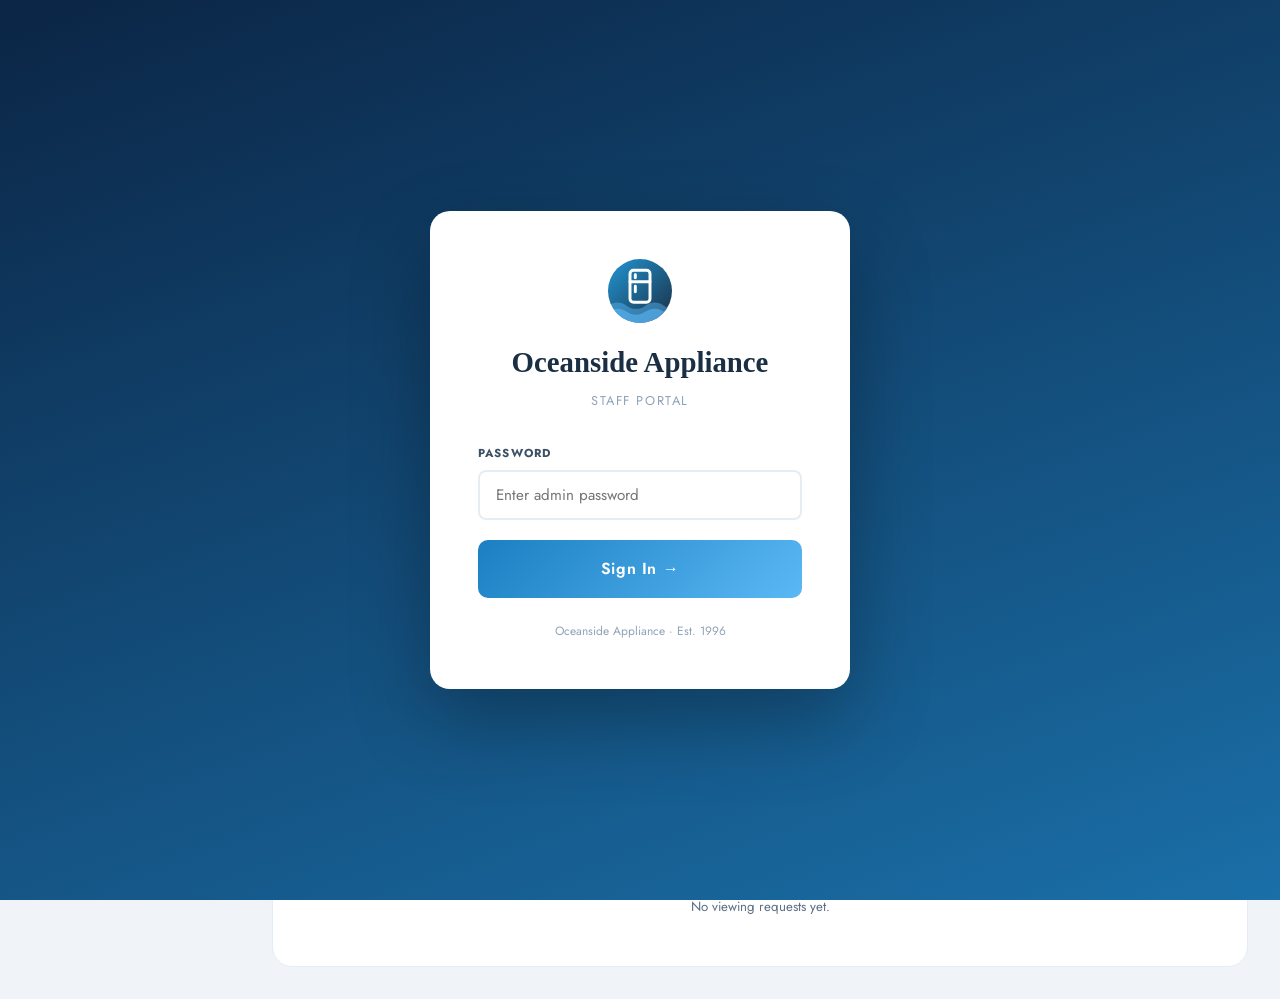
==== staff-9k2x/index.html @ 42561cf9 "Photo uploads: convert iPhone HEIC photos (even ones named .jpg) and explain other failures - When t" ====
<!DOCTYPE html>
<html lang="en">
<head>
  <meta charset="UTF-8" />
  <meta name="robots" content="noindex, nofollow, noarchive" />
  <meta name="viewport" content="width=device-width, initial-scale=1.0" />
  <title>Admin Panel — Oceanside Appliance</title>
  <link rel="stylesheet" href="https://fonts.googleapis.com/css2?family=Cormorant+Garamond:wght@400;500;600;700&family=Jost:wght@300;400;500;600&display=swap" />
  <link rel="stylesheet" href="../css/styles.css?v=21" />
  <link rel="stylesheet" href="admin.css?v=21" />
  <link rel="icon" type="image/svg+xml" href="../img/favicon.svg" />
</head>
<body class="admin-body">


<!-- ======== ADMIN PASSWORD PROTECTION ======== -->
<div id="adminLoginScreen" style="
  position:fixed;inset:0;background:linear-gradient(160deg,#0b2545,#1a6fa8);
  display:flex;align-items:center;justify-content:center;z-index:99999;
  font-family:'Jost',sans-serif;">
  <div style="background:white;border-radius:20px;padding:3rem;width:100%;max-width:420px;margin:1rem;box-shadow:0 32px 80px rgba(0,0,0,0.3);text-align:center;">
    <img src="../img/logo.svg" alt="" width="64" height="64" style="margin:0 auto 1rem;display:block" />
    <div style="font-family:Georgia,serif;font-size:1.8rem;font-weight:700;color:#1a2e44;margin-bottom:0.4rem;">Oceanside Appliance</div>
    <div style="font-size:0.8rem;color:#8fa3b8;letter-spacing:.12em;text-transform:uppercase;margin-bottom:2rem;">Staff Portal</div>
    <div style="margin-bottom:1.25rem;text-align:left;">
      <label style="font-size:0.72rem;font-weight:700;letter-spacing:.1em;text-transform:uppercase;color:#3d5166;display:block;margin-bottom:.5rem;">Password</label>
      <input type="password" id="adminPasswordInput"
        placeholder="Enter admin password"
        style="width:100%;padding:.75rem 1rem;border:2px solid #e4edf5;border-radius:8px;font-size:.95rem;font-family:inherit;outline:none;box-sizing:border-box;transition:.2s;"
        onkeydown="if(event.key==='Enter')checkAdminPassword()"
        onfocus="this.style.borderColor='#1a7fc1'"
        onblur="this.style.borderColor='#e4edf5'"
      />
    </div>
    <div id="adminLoginError" style="color:#c0392b;font-size:.82rem;margin-bottom:.75rem;display:none;">Incorrect password. Please try again.</div>
    <button onclick="checkAdminPassword()" style="
      width:100%;background:linear-gradient(135deg,#1a7fc1,#5bb8f5);color:white;
      border:none;padding:1rem;border-radius:10px;font-size:1rem;font-weight:600;
      cursor:pointer;font-family:inherit;letter-spacing:.04em;">
      Sign In →
    </button>
    <div style="margin-top:1.5rem;font-size:.75rem;color:#8fa3b8;">
      Oceanside Appliance · Est. 1996
    </div>
  </div>
</div>

<script>
  // ── CHANGE THIS PASSWORD TO WHATEVER YOU WANT ──
  const ADMIN_PASSWORD_HASH = '5052c6cffa42bca5d2f1ddba0d5e933ed405dda58b96eb03c258ae0d5ddfd435'; // SHA-256 — change by updating the hash

  async function checkAdminPassword() {
    const input = document.getElementById('adminPasswordInput').value;
    const error = document.getElementById('adminLoginError');
    // Compare against SHA-256 hash so password never lives in plain text
    const buf = await crypto.subtle.digest('SHA-256', new TextEncoder().encode(input));
    const hash = Array.from(new Uint8Array(buf)).map(b=>b.toString(16).padStart(2,'0')).join('');
    if (hash === ADMIN_PASSWORD_HASH) {
      // Store session so they don't have to log in every time
      sessionStorage.setItem('oa_admin_auth', 'true');
      document.getElementById('adminLoginScreen').style.display = 'none';
    } else {
      error.style.display = 'block';
      document.getElementById('adminPasswordInput').value = '';
      document.getElementById('adminPasswordInput').style.borderColor = '#c0392b';
      setTimeout(() => {
        document.getElementById('adminPasswordInput').style.borderColor = '#e4edf5';
      }, 2000);
    }
  }

  // Check if already authenticated this session
  if (sessionStorage.getItem('oa_admin_auth') === 'true') {
    document.getElementById('adminLoginScreen').style.display = 'none';
  }
</script>

<div class="admin-layout">

  <!-- ── SIDEBAR ── -->
  <aside class="admin-sidebar">
    <div class="sidebar-logo">
      <div class="nav-logo-icon"></div>
      <div class="sidebar-logo-text">
        <div style="font-family:var(--font-display);font-size:1.1rem;font-weight:600;color:var(--white)">Oceanside</div>
        <div style="font-size:0.7rem;color:rgba(255,255,255,0.4);letter-spacing:.1em;text-transform:uppercase">Admin Panel</div>
      </div>
    </div>

    <nav class="sidebar-nav">
      <a href="#" class="sidebar-link active" data-tab="dashboard" title="Dashboard">
        <span class="sidebar-icon"><svg class="ic"><use href="../img/icons.svg#i-chart"/></svg></span><span class="sidebar-label">Dashboard</span>
      </a>
      <a href="#" class="sidebar-link" data-tab="sales" title="Sales">
        <span class="sidebar-icon"><svg class="ic"><use href="../img/icons.svg#i-dollar"/></svg></span><span class="sidebar-label">Sales</span>
      </a>
      <a href="#" class="sidebar-link" data-tab="repairs" title="Repair Requests">
        <span class="sidebar-icon"><svg class="ic"><use href="../img/icons.svg#i-wrench"/></svg></span><span class="sidebar-label">Repairs</span>
      </a>
      <a href="#" class="sidebar-link" data-tab="inventory" title="Inventory">
        <span class="sidebar-icon"><svg class="ic"><use href="../img/icons.svg#i-other"/></svg></span><span class="sidebar-label">Inventory</span>
      </a>
      <div class="sidebar-divider"></div>
      <a href="#" class="sidebar-link" data-tab="ledger" title="Ledger">
        <span class="sidebar-icon"><svg class="ic"><use href="../img/icons.svg#i-book"/></svg></span><span class="sidebar-label">Ledger</span>
      </a>
      <a href="../index.html" class="sidebar-link" title="View Website">
        <span class="sidebar-icon"><svg class="ic"><use href="../img/icons.svg#i-store"/></svg></span><span class="sidebar-label">Website</span>
      </a>
    </nav>

    <div class="sidebar-sheets-status" id="sheetsStatus" title="Google Sheets connection — click to change settings">
      <div class="sheets-dot"></div>
      <span id="sheetsStatusLabel">Google Sheets</span>
    </div>
  </aside>

  <!-- ── MAIN ── -->
  <main class="admin-main">

    <!-- Top Bar -->
    <div class="admin-topbar">
      <div class="admin-page-title" id="pageTitle">Dashboard</div>
      <div class="admin-topbar-right">
        <div style="display:flex;gap:.5rem">
          <button class="btn-sync ghost" onclick="sendBriefingNow(this)" title="Email yourself today's briefing now"><svg class="ic"><use href="../img/icons.svg#i-mail"/></svg> <span class="hide-sm">Send today's briefing</span></button>
          <button class="btn-sync" id="syncBtn" onclick="pullFromSheets()"><svg class="ic"><use href="../img/icons.svg#i-refresh"/></svg> Refresh</button>
        </div>
        <div class="admin-avatar">OA</div>
      </div>
    </div>

    <!-- ── DASHBOARD TAB ── -->
    <div class="admin-tab active" id="tab-dashboard">
      <div class="kpi-grid">
        <div class="kpi-card">
          <div class="kpi-icon" style="background:rgba(26,111,168,0.1);color:var(--ocean)"><svg class="ic"><use href="../img/icons.svg#i-dollar"/></svg></div>
          <div class="kpi-value" id="kpi-revenue">$0</div>
          <div class="kpi-label">Total Revenue</div>
          <div class="kpi-change neutral" id="kpi-revenue-sub">Completed sales only</div>
        </div>
        <div class="kpi-card">
          <div class="kpi-icon" style="background:rgba(39,174,96,0.1);color:var(--success)"><svg class="ic"><use href="../img/icons.svg#i-cart"/></svg></div>
          <div class="kpi-value" id="kpi-orders">0</div>
          <div class="kpi-label">Pending Orders</div>
          <div class="kpi-change neutral" id="kpi-orders-sub"></div>
        </div>
        <div class="kpi-card">
          <div class="kpi-icon" style="background:rgba(201,168,76,0.1);color:var(--gold)"><svg class="ic"><use href="../img/icons.svg#i-wrench"/></svg></div>
          <div class="kpi-value" id="kpi-repairs">0</div>
          <div class="kpi-label">Open Repair Requests</div>
          <div class="kpi-change neutral" id="kpi-repairs-sub"></div>
        </div>
        <div class="kpi-card">
          <div class="kpi-icon" style="background:rgba(192,57,43,0.1);color:var(--danger)"><svg class="ic"><use href="../img/icons.svg#i-other"/></svg></div>
          <div class="kpi-value" id="kpi-lowstock">0</div>
          <div class="kpi-label">Out of Stock Items</div>
          <div class="kpi-change neutral" id="kpi-lowstock-sub"></div>
        </div>
      </div>

      <!-- AI follow-up drafts -->
      <div class="admin-card fu-card" id="followupsCard">
        <div class="card-header">
          <div class="card-title">Follow-ups to send <span class="fu-count" id="fuCount"></span></div>
          <button class="card-btn ai" id="fuDraftBtn" onclick="draftFollowupsNow(this)"><svg class="ic"><use href="../img/icons.svg#i-sparkles"/></svg> Draft follow-ups now</button>
        </div>
        <div id="followupsList"></div>
      </div>

      <div class="admin-grid-2">
        <div class="admin-card">
          <div class="card-header">
            <div class="card-title">Recent Sales</div>
            <button class="card-btn" onclick="showTab('sales')">View All →</button>
          </div>
          <div id="recentSalesTable">
            <table class="admin-table">
              <thead><tr><th>Order ID</th><th>Items</th><th>Total</th><th>Date</th><th>Status</th></tr></thead>
              <tbody id="recentSalesTbody"></tbody>
            </table>
          </div>
        </div>
        <div class="admin-card">
          <div class="card-header">
            <div class="card-title">Repair Queue</div>
            <button class="card-btn" onclick="showTab('repairs')">View All →</button>
          </div>
          <div id="recentRepairsTable">
            <table class="admin-table">
              <thead><tr><th>Ticket</th><th>Customer</th><th>Appliance</th><th>Type</th><th>Status</th></tr></thead>
              <tbody id="recentRepairsTbody"></tbody>
            </table>
          </div>
        </div>
      </div>
      <!-- Viewing Requests -->
      <div class="admin-card" style="margin-top:1.5rem">
        <div class="card-header">
          <div class="card-title">Viewing Requests</div>
          <button class="card-btn" onclick="clearViewRequests()">Clear All</button>
        </div>
        <table class="admin-table">
          <thead><tr><th>Date</th><th>Name</th><th>Phone</th><th>Email</th><th>Appliance</th><th>Best Time</th><th>Status</th></tr></thead>
          <tbody id="viewRequestsTbody"></tbody>
        </table>
      </div>
    </div>

    <!-- ── SALES TAB ── -->
    <div class="admin-tab" id="tab-sales">
      <div class="admin-card">
        <div class="card-header">
          <div class="card-title">Sales</div>
          <div class="card-tools">
            <input type="search" class="table-search" id="salesSearch" placeholder="Search name, phone, item…" oninput="renderSales()" />
            <button class="card-btn primary" onclick="openRecordSale()"><svg class="ic"><use href="../img/icons.svg#i-plus"/></svg> Record Sale</button>
            <button class="card-btn primary" onclick="pullFromSheets()"><svg class="ic"><use href="../img/icons.svg#i-refresh"/></svg> Refresh</button>
            <button class="card-btn" onclick="exportCSV('sales')"><svg class="ic"><use href="../img/icons.svg#i-download"/></svg> Export CSV</button>
          </div>
        </div>
        <table class="admin-table stack-sm">
          <thead><tr><th>Order</th><th>Items</th><th>Total</th><th>Channel</th><th>Date</th><th>Status</th><th>Actions</th></tr></thead>
          <tbody id="salesTbody"></tbody>
        </table>
      </div>
    </div>

    <!-- ── REPAIRS TAB ── -->
    <div class="admin-tab" id="tab-repairs">
      <div class="admin-card">
        <div class="card-header">
          <div class="card-title">Repair Requests</div>
          <div class="card-tools">
            <input type="search" class="table-search" id="repairsSearch" placeholder="Search name, phone, appliance…" oninput="renderRepairs()" />
            <button class="card-btn primary" onclick="pullFromSheets()"><svg class="ic"><use href="../img/icons.svg#i-refresh"/></svg> Refresh</button>
            <button class="card-btn" onclick="exportCSV('repairs')"><svg class="ic"><use href="../img/icons.svg#i-download"/></svg> Export CSV</button>
          </div>
        </div>
        <table class="admin-table stack-sm">
          <thead><tr><th>Ticket</th><th>Customer</th><th>Phone</th><th>Appliance</th><th>Problem</th><th>Scheduled</th><th>Status</th><th>Actions</th></tr></thead>
          <tbody id="repairsTbody"></tbody>
        </table>
      </div>
    </div>

    <!-- ── LEDGER TAB ── -->
    <div class="admin-tab" id="tab-ledger">
      <div class="admin-card" style="margin-bottom:1.5rem">
        <div class="card-header">
          <div style="display:flex;align-items:center;gap:1rem">
            <div class="card-title">Financial Ledger</div>
            <button onclick="showAddRepairRevenueModal()" style="padding:.4rem .9rem;background:var(--success);color:#fff;border:none;border-radius:6px;cursor:pointer;font-family:var(--font-body);font-size:.78rem;font-weight:600">+ Add Repair Revenue</button>
          </div>
          <div style="display:flex;gap:.5rem;align-items:center">
            <select id="ledgerFilter" onchange="renderLedger()" style="border:1px solid var(--gray-light);border-radius:6px;padding:.35rem .6rem;font-size:.78rem;font-family:var(--font-body);color:var(--navy)">
              <option value="all">All Time</option>
              <option value="today">Today</option>
              <option value="week">This Week</option>
              <option value="month">This Month</option>
              <option value="year">This Year</option>
            </select>
            <button class="card-btn" onclick="exportLedgerCSV()"><svg class="ic"><use href="../img/icons.svg#i-download"/></svg> Export CSV</button>
          </div>
        </div>
        <div class="kpi-grid" style="margin-bottom:1.5rem">
          <div class="kpi-card">
            <div class="kpi-icon" style="background:rgba(26,111,168,0.1);color:var(--ocean)"><svg class="ic"><use href="../img/icons.svg#i-dollar"/></svg></div>
            <div class="kpi-value" id="ledger-revenue">$0</div>
            <div class="kpi-label">Sales Revenue</div>
          </div>
          <div class="kpi-card">
            <div class="kpi-icon" style="background:rgba(39,174,96,0.1);color:var(--success)"><svg class="ic"><use href="../img/icons.svg#i-cart"/></svg></div>
            <div class="kpi-value" id="ledger-orders">0</div>
            <div class="kpi-label">Orders</div>
          </div>
          <div class="kpi-card">
            <div class="kpi-icon" style="background:rgba(201,168,76,0.1);color:var(--gold)"><svg class="ic"><use href="../img/icons.svg#i-wrench"/></svg></div>
            <div class="kpi-value" id="ledger-repair-rev">$0</div>
            <div class="kpi-label">Repair Revenue</div>
          </div>
          <div class="kpi-card">
            <div class="kpi-icon" style="background:rgba(26,111,168,0.08);color:var(--ocean)"><svg class="ic"><use href="../img/icons.svg#i-tag"/></svg></div>
            <div class="kpi-value" id="ledger-total-rev">$0</div>
            <div class="kpi-label">Total Revenue</div>
          </div>
        </div>
        <div class="seg-tabs">
          <button id="ledger-tab-sales" onclick="switchLedgerTab('sales')">Sales</button>
          <button id="ledger-tab-repairs" onclick="switchLedgerTab('repairs')">Repair revenue</button>
        </div>
        <div id="ledger-panel-sales">
          <table class="admin-table">
            <thead><tr><th>Date</th><th>Order ID</th><th>Customer</th><th>Items</th><th>Total</th><th>Fulfillment</th><th>Status</th><th>Invoice</th></tr></thead>
            <tbody id="ledgerTbody"></tbody>
          </table>
        </div>
        <div id="ledger-panel-repairs" style="display:none">
          <table class="admin-table">
            <thead><tr><th>Date</th><th>Ticket / Description</th><th>Customer</th><th>Amount ($)</th><th>Notes</th><th>Invoice</th><th>Actions</th></tr></thead>
            <tbody id="repairRevTbody"></tbody>
          </table>
        </div>
      </div>
    </div>

    <!-- ── INVENTORY TAB ── -->
    <div class="admin-tab" id="tab-inventory">
      <div class="admin-card">
        <div class="card-header inv-header">
          <div class="card-title">Inventory</div>
          <input type="search" class="table-search" id="inventorySearch" placeholder="Search products…" oninput="renderInventory()" />
          <div class="card-tools inv-actions">
            <button class="card-btn ai" onclick="openBulkImport()"><svg class="ic"><use href="../img/icons.svg#i-camera"/></svg> Bulk add from photos</button>
            <button class="card-btn primary" onclick="openProductEditor()"><svg class="ic"><use href="../img/icons.svg#i-plus"/></svg> Add Product</button>
            <button class="card-btn" onclick="findMissingWebImages()" title="Look online for product photos for every in-stock item that has none"><svg class="ic"><use href="../img/icons.svg#i-search"/></svg> Find web images</button>
            <button class="card-btn" onclick="researchMissingPrices()" title="Research prices for every in-stock item that hasn't been researched"><svg class="ic"><use href="../img/icons.svg#i-dollar"/></svg> Research prices</button>
            <span class="inv-actions-gap"></span>
            <button class="card-btn" onclick="saveAllInventory()"><svg class="ic"><use href="../img/icons.svg#i-check"/></svg> Save All</button>
            <button class="card-btn" onclick="pullFromSheets()"><svg class="ic"><use href="../img/icons.svg#i-refresh"/></svg> Refresh</button>
            <button class="card-btn" onclick="exportCSV('inventory')"><svg class="ic"><use href="../img/icons.svg#i-download"/></svg> CSV</button>
          </div>
        </div>
        <table class="admin-table inv-table">
          <thead><tr><th></th><th>Product</th><th>Condition</th><th>Location</th><th>Price ($)</th><th>Stock</th><th>Actions</th></tr></thead>
          <tbody id="inventoryTbody"></tbody>
        </table>
      </div>
    </div>

  
  </main>
</div>

<!-- Sheets Config Modal -->
<div class="modal-overlay" id="sheetsModal" style="display:none;opacity:1;visibility:visible;pointer-events:all">
  <div class="modal" style="max-width:480px">
    <div class="modal-header">
      <div class="modal-name" style="font-size:1.3rem">Connect Google Sheets</div>
      <button class="modal-close" onclick="document.getElementById('sheetsModal').style.display='none'">✕</button>
    </div>
    <div class="modal-body">
      <p style="font-size:.85rem;color:var(--gray-mid);margin-bottom:1.5rem">Google Sheets holds all orders, repair requests and inventory. Paste your Apps Script URL and the staff key (from running <code>setupAdminKey()</code> in Apps Script). They're saved in this browser only.</p>
      <div class="form-group">
        <label>Apps Script URL</label>
        <input type="url" id="sheetsUrlInput" placeholder="https://script.google.com/macros/s/..." style="width:100%" />
      </div>
      <div class="form-group">
        <label>Staff Key</label>
        <input type="password" id="sheetsKeyInput" placeholder="oa-…" autocomplete="off" style="width:100%" />
      </div>
      <button class="btn-primary" style="width:100%" onclick="saveSheetUrl()">Save & Connect</button>
      <p style="font-size:.75rem;color:var(--gray-mid);margin-top:1rem;text-align:center">Setup steps are in the project README → “Google Sheets setup”.</p>
    </div>
  </div>
</div>

<script src="../js/logo.js?v=3"></script>
<script src="admin.js?v=21"></script>
<script src="admin-tools.js?v=21"></script>
<script src="bulk-import.js?v=21"></script>

  <!-- ── INVOICE MODAL ── -->
  <div id="invoiceOverlay" style="display:none;position:fixed;inset:0;background:rgba(0,0,0,.5);z-index:9999;align-items:center;justify-content:center;overflow-y:auto">
    <div id="invoiceDoc" style="background:#fff;width:680px;max-width:95vw;margin:2rem auto;border-radius:12px;padding:3rem;font-family:'Jost',sans-serif;box-shadow:0 20px 60px rgba(0,0,0,.2)">
      <div id="invoiceContent"></div>
      <div id="invoiceActions" style="margin-top:2rem;display:flex;gap:.75rem;justify-content:flex-end">
        <button onclick="window.print()" style="padding:.7rem 1.4rem;background:var(--navy);color:#fff;border:none;border-radius:8px;cursor:pointer;font-family:var(--font-body);font-weight:600">🖨 Print / Save PDF</button>
        <button onclick="document.getElementById('invoiceOverlay').style.display='none'" style="padding:.7rem 1.4rem;background:var(--gray-light);color:var(--navy);border:none;border-radius:8px;cursor:pointer;font-family:var(--font-body);font-weight:600">Close</button>
      </div>
    </div>
  </div>

  <!-- ── ADD REPAIR REVENUE MODAL ── -->
  <div id="repairRevModal" style="display:none;position:fixed;inset:0;background:rgba(0,0,0,.5);z-index:9998;align-items:center;justify-content:center">
    <div style="background:#fff;border-radius:14px;padding:2rem;width:440px;max-width:95vw;box-shadow:0 20px 60px rgba(0,0,0,.2)">
      <div style="font-size:1.1rem;font-weight:700;color:var(--navy);margin-bottom:1.25rem">+ Add Repair Revenue</div>
      <div style="display:grid;gap:.75rem">
        <div>
          <label style="font-size:.7rem;font-weight:700;letter-spacing:.08em;text-transform:uppercase;color:var(--gray-dark);display:block;margin-bottom:.3rem">Date</label>
          <input id="rr-date" type="date" style="width:100%;padding:.65rem .875rem;border:2px solid var(--gray-light);border-radius:8px;font-family:var(--font-body);font-size:.875rem;box-sizing:border-box"/>
        </div>
        <div>
          <label style="font-size:.7rem;font-weight:700;letter-spacing:.08em;text-transform:uppercase;color:var(--gray-dark);display:block;margin-bottom:.3rem">Ticket ID / Description</label>
          <input id="rr-desc" type="text" placeholder="e.g. TKT-1001 or Washer repair" style="width:100%;padding:.65rem .875rem;border:2px solid var(--gray-light);border-radius:8px;font-family:var(--font-body);font-size:.875rem;box-sizing:border-box"/>
        </div>
        <div>
          <label style="font-size:.7rem;font-weight:700;letter-spacing:.08em;text-transform:uppercase;color:var(--gray-dark);display:block;margin-bottom:.3rem">Customer Name</label>
          <input id="rr-customer" type="text" placeholder="Customer name" style="width:100%;padding:.65rem .875rem;border:2px solid var(--gray-light);border-radius:8px;font-family:var(--font-body);font-size:.875rem;box-sizing:border-box"/>
        </div>
        <div>
          <label style="font-size:.7rem;font-weight:700;letter-spacing:.08em;text-transform:uppercase;color:var(--gray-dark);display:block;margin-bottom:.3rem">Amount Charged ($)</label>
          <input id="rr-amount" type="number" min="0" step="0.01" placeholder="0.00" style="width:100%;padding:.65rem .875rem;border:2px solid var(--gray-light);border-radius:8px;font-family:var(--font-body);font-size:.875rem;box-sizing:border-box"/>
        </div>
        <div>
          <label style="font-size:.7rem;font-weight:700;letter-spacing:.08em;text-transform:uppercase;color:var(--gray-dark);display:block;margin-bottom:.3rem">Notes (optional)</label>
          <input id="rr-notes" type="text" placeholder="Parts replaced, labor details, etc." style="width:100%;padding:.65rem .875rem;border:2px solid var(--gray-light);border-radius:8px;font-family:var(--font-body);font-size:.875rem;box-sizing:border-box"/>
        </div>
      </div>
      <div style="display:flex;gap:.75rem;margin-top:1.5rem">
        <button onclick="saveRepairRevenue()" style="flex:1;padding:.8rem;background:var(--ocean);color:#fff;border:none;border-radius:8px;cursor:pointer;font-family:var(--font-body);font-weight:600">Add Entry</button>
        <button onclick="document.getElementById('repairRevModal').style.display='none'" style="flex:1;padding:.8rem;background:var(--gray-light);color:var(--navy);border:none;border-radius:8px;cursor:pointer;font-family:var(--font-body);font-weight:600">Cancel</button>
      </div>
    </div>
  </div>
</body>
</html>
---- css/styles.css ----
/* ============================================
   OCEANSIDE APPLIANCE — MAIN STYLES
   Clean white & ocean blue
   (Also loaded by the staff panel — keep .btn-primary, .form-group,
    .modal* and the :root tokens backwards compatible.)
   ============================================ */

:root {
  --navy:        #1a2e44;
  --navy-deep:   #12213a;
  --ocean:       #166ea8;   /* 4.5:1 contrast on white for text and buttons */
  --ocean-mid:   #2196d3;
  --ocean-light: #5bb8f5;
  --sky:         #e8f4fd;
  --sky-deep:    #cfe4f5;
  --white:       #ffffff;
  --off-white:   #f7fafd;
  --gray-light:  #e4edf5;
  --gray-mid:    #5b6f84;   /* dark enough for 4.5:1 contrast on white */
  --gray-dark:   #3d5166;
  --gold:        #c9a84c;
  --danger:      #c0392b;
  --success:     #1e9e5a;

  --font-display: 'Cormorant Garamond', Georgia, serif;
  --font-body:    'Jost', system-ui, -apple-system, 'Segoe UI', sans-serif;

  --shadow-sm:  0 2px 8px rgba(26,111,193,0.08);
  --shadow-md:  0 8px 30px rgba(26,111,193,0.12);
  --shadow-lg:  0 20px 60px rgba(26,46,68,0.18);
  --radius:     12px;
  --radius-lg:  20px;
  --ease:       cubic-bezier(0.22, 1, 0.36, 1);
  --transition: 0.3s var(--ease);
  --nav-h:      72px;
}

*, *::before, *::after { box-sizing: border-box; margin: 0; padding: 0; }
html { scroll-behavior: smooth; scroll-padding-top: calc(var(--nav-h) + 12px); -webkit-text-size-adjust: 100%; }
body { font-family: var(--font-body); background: var(--white); color: var(--navy); line-height: 1.6; overflow-x: hidden; -webkit-font-smoothing: antialiased; }
img { max-width: 100%; display: block; }
button { font: inherit; color: inherit; }
a { color: var(--ocean); }
[hidden] { display: none !important; }
::selection { background: var(--ocean-light); color: var(--white); }
:focus-visible { outline: 3px solid rgba(26,127,193,0.45); outline-offset: 2px; border-radius: 6px; }

.ic { width: 1.15em; height: 1.15em; flex-shrink: 0; fill: none; stroke: currentColor; stroke-width: 1.8; stroke-linecap: round; stroke-linejoin: round; vertical-align: -0.2em; }
.sr-only { position: absolute; width: 1px; height: 1px; padding: 0; margin: -1px; overflow: hidden; clip: rect(0,0,0,0); white-space: nowrap; border: 0; }
.hp { position: absolute; left: -9999px; width: 1px; height: 1px; overflow: hidden; }
.skip-link { position: absolute; left: 1rem; top: -3rem; background: var(--navy); color: var(--white); padding: .6rem 1rem; border-radius: 8px; z-index: 5000; text-decoration: none; transition: top .2s; }
.skip-link:focus { top: 1rem; }

/* === LOGO === */
.logo-mark { display: inline-block; width: 42px; height: 42px; flex-shrink: 0; background: url("../img/logo.svg") center / contain no-repeat; }

/* === NAVBAR === */
.navbar {
  position: fixed; top: 0; left: 0; right: 0; z-index: 1000;
  padding: 0 clamp(1rem, 3vw, 2rem); height: var(--nav-h);
  display: flex; align-items: center; justify-content: space-between; gap: 1rem;
  background: rgba(255,255,255,0.9); backdrop-filter: saturate(1.6) blur(14px); -webkit-backdrop-filter: saturate(1.6) blur(14px);
  border-bottom: 1px solid transparent;
  transition: height .3s var(--ease), box-shadow .3s var(--ease), border-color .3s;
}
.navbar.scrolled { --nav-h: 62px; box-shadow: 0 6px 24px rgba(26,46,68,0.08); border-bottom-color: var(--gray-light); }
.nav-logo { display: flex; align-items: center; gap: 0.7rem; text-decoration: none; }
.nav-logo-icon { width: 44px; height: 44px; display: flex; align-items: center; justify-content: center; } /* staff panel */
.nav-logo-text { font-family: var(--font-display); font-size: 1.35rem; font-weight: 700; color: var(--navy); letter-spacing: 0.01em; white-space: nowrap; }
.nav-logo-text span { color: var(--ocean); }
.nav-links { display: flex; align-items: center; gap: 0.25rem; list-style: none; }
.nav-links a { display: inline-flex; align-items: center; gap: .4rem; text-decoration: none; font-size: 0.9rem; font-weight: 500; color: var(--gray-dark); padding: .5rem .85rem; border-radius: 8px; transition: color .2s, background .2s; }
.nav-links a:hover { color: var(--ocean); background: var(--sky); }
.nav-phone a { color: var(--navy); font-weight: 600; }
.nav-actions { display: flex; align-items: center; gap: .5rem; }
.nav-cart {
  text-decoration: none;
  display: inline-flex; align-items: center; gap: .45rem; cursor: pointer;
  background: var(--navy); color: var(--white); border: none; border-radius: 999px;
  padding: .55rem 1rem .55rem .9rem; font-size: .88rem; font-weight: 600; transition: background .2s, transform .2s;
}
.nav-cart:hover { background: var(--ocean); }
.cart-count { background: var(--ocean-light); color: var(--navy); border-radius: 999px; min-width: 20px; height: 20px; padding: 0 5px; font-size: 0.72rem; font-weight: 700; display: inline-flex; align-items: center; justify-content: center; }
.cart-count.bump { animation: bump .45s var(--ease); }
@keyframes bump { 30% { transform: scale(1.45); } 100% { transform: scale(1); } }
.hamburger { display: none; flex-direction: column; justify-content: center; gap: 5px; width: 42px; height: 42px; background: none; border: none; cursor: pointer; border-radius: 8px; padding: 0 9px; }
.hamburger span { display: block; height: 2px; background: var(--navy); border-radius: 2px; transition: transform .3s var(--ease), opacity .2s; }
.hamburger[aria-expanded="true"] span:nth-child(1) { transform: translateY(7px) rotate(45deg); }
.hamburger[aria-expanded="true"] span:nth-child(2) { opacity: 0; }
.hamburger[aria-expanded="true"] span:nth-child(3) { transform: translateY(-7px) rotate(-45deg); }

/* === BUTTONS === */
.btn-primary, .btn-outline, .btn-ghost {
  display: inline-flex; align-items: center; justify-content: center; gap: 0.5rem;
  padding: 0.85rem 1.6rem; border-radius: 12px; font-family: var(--font-body); font-size: 0.95rem; font-weight: 600;
  text-decoration: none; cursor: pointer; transition: transform .25s var(--ease), box-shadow .25s var(--ease), background .2s, color .2s, border-color .2s;
}
.btn-primary { background: linear-gradient(135deg, var(--ocean), var(--ocean-mid)); color: var(--white); border: none; box-shadow: 0 6px 20px rgba(26,127,193,0.28); }
.btn-primary:hover { transform: translateY(-2px); box-shadow: 0 10px 28px rgba(26,127,193,0.38); }
.btn-primary:disabled { opacity: .6; cursor: not-allowed; transform: none; box-shadow: none; }
.btn-outline { background: var(--white); color: var(--ocean); border: 1.5px solid var(--sky-deep); }
.btn-outline:hover { border-color: var(--ocean); background: var(--sky); transform: translateY(-2px); }
.btn-ghost { background: none; border: none; color: var(--gray-dark); padding-inline: 1rem; }
.btn-ghost:hover { color: var(--ocean); background: var(--sky); }
.icon-btn { display: inline-flex; align-items: center; justify-content: center; width: 40px; height: 40px; border-radius: 10px; border: none; background: var(--sky); color: var(--navy); cursor: pointer; transition: background .2s, color .2s; flex-shrink: 0; }
.icon-btn:hover { background: var(--sky-deep); }
.icon-btn .ic { width: 20px; height: 20px; }

/* === HERO === */
.hero {
  min-height: min(100svh, 860px); display: flex; align-items: center;
  position: relative; overflow: hidden;
  background: linear-gradient(165deg, #eaf5ff 0%, #e2f0fb 45%, #ffffff 100%);
  padding: calc(var(--nav-h) + 3rem) clamp(1.25rem, 4vw, 2rem) 5rem;
}
.hero-bg { position: absolute; inset: 0; overflow: hidden; pointer-events: none; }
.wave { position: absolute; bottom: 0; left: 0; width: 100%; height: 140px; fill: var(--ocean); opacity: 0.07; }
.orb { position: absolute; border-radius: 50%; filter: blur(80px); opacity: 0.14; }
.orb-1 { width: 560px; height: 560px; background: var(--ocean); top: -220px; right: -120px; animation: orbFloat 10s ease-in-out infinite; }
.orb-2 { width: 380px; height: 380px; background: var(--ocean-light); bottom: -120px; left: 15%; animation: orbFloat 12s ease-in-out infinite reverse; }
@keyframes orbFloat { 0%,100% { transform: translateY(0) scale(1); } 50% { transform: translateY(-30px) scale(1.05); } }

.hero-content { max-width: 1200px; margin: 0 auto; width: 100%; display: grid; grid-template-columns: 1.1fr 0.9fr; gap: clamp(2rem, 5vw, 4.5rem); align-items: center; position: relative; z-index: 1; }
.hero-badge {
  display: inline-flex; align-items: center; gap: 0.5rem;
  background: rgba(255,255,255,0.7); border: 1px solid rgba(26,127,193,0.2);
  color: var(--ocean); font-size: 0.75rem; font-weight: 600; letter-spacing: 0.14em;
  text-transform: uppercase; padding: 0.45rem 1rem; border-radius: 999px; margin-bottom: 1.5rem;
  animation: fadeUp 0.7s var(--ease) both;
}
.hero-title { font-family: var(--font-display); font-size: clamp(2.8rem, 6vw, 4.8rem); font-weight: 500; color: var(--navy); line-height: 1.02; margin-bottom: 1.4rem; letter-spacing: -0.01em; animation: fadeUp 0.7s 0.08s var(--ease) both; }
.hero-title strong { font-weight: 700; display: block; background: linear-gradient(120deg, var(--ocean) 10%, var(--ocean-light)); -webkit-background-clip: text; background-clip: text; -webkit-text-fill-color: transparent; }
.hero-subtitle { font-size: 1.08rem; color: var(--gray-dark); margin-bottom: 2rem; max-width: 520px; line-height: 1.7; animation: fadeUp 0.7s 0.16s var(--ease) both; }
.hero-actions { display: flex; gap: 0.8rem; flex-wrap: wrap; animation: fadeUp 0.7s 0.24s var(--ease) both; }
.hero-call { display: inline-flex; align-items: center; gap: .5rem; margin-top: 1.5rem; color: var(--gray-dark); text-decoration: none; font-size: .95rem; animation: fadeUp 0.7s 0.32s var(--ease) both; }
.hero-call strong { color: var(--navy); }
.hero-call:hover strong { color: var(--ocean); }

.hero-visual { display: grid; grid-template-columns: 1fr 1fr; gap: 1rem; animation: fadeUp 0.8s 0.2s var(--ease) both; }
.hero-cat {
  display: flex; flex-direction: column; align-items: flex-start; gap: .35rem; text-align: left;
  background: rgba(255,255,255,0.85); border: 1px solid rgba(207,228,245,0.9); backdrop-filter: blur(6px);
  border-radius: var(--radius-lg); padding: 1.5rem 1.4rem; cursor: pointer;
  box-shadow: var(--shadow-sm); transition: transform .35s var(--ease), box-shadow .35s var(--ease), border-color .2s;
}
.hero-cat:nth-child(even) { transform: translateY(1.75rem); }
.hero-cat:hover { transform: translateY(-4px); box-shadow: var(--shadow-md); border-color: var(--ocean-light); }
.hero-cat:nth-child(even):hover { transform: translateY(calc(1.75rem - 4px)); }
.hero-cat .ic { width: 44px; height: 44px; padding: 10px; border-radius: 12px; background: var(--sky); color: var(--ocean); stroke-width: 1.6; margin-bottom: .6rem; }
.hero-cat .name { font-size: 1rem; font-weight: 600; color: var(--navy); }
.hero-cat .price { font-size: .85rem; color: var(--ocean); font-weight: 500; }

/* === TRUST STRIP === */
.trust { background: var(--navy); color: var(--white); padding: 1.75rem clamp(1.25rem, 4vw, 2rem); }
.trust-inner { max-width: 1200px; margin: 0 auto; display: grid; grid-template-columns: repeat(4, 1fr); gap: 1.5rem; }
.trust-item { display: flex; align-items: center; gap: .9rem; }
.trust-item strong { display: block; font-size: .95rem; font-weight: 600; }
.trust-item span { font-size: .8rem; color: rgba(255,255,255,0.65); }
.trust-icon { width: 44px; height: 44px; border-radius: 12px; display: inline-flex; align-items: center; justify-content: center; flex-shrink: 0; background: rgba(91,184,245,0.14); color: var(--ocean-light); }
.trust-icon .ic { width: 22px; height: 22px; }

/* === SECTIONS === */
.section { padding: clamp(4rem, 8vw, 6.5rem) clamp(1.25rem, 4vw, 2rem); }
.section-inner { max-width: 1200px; margin: 0 auto; }
.section-header { text-align: center; margin-bottom: 2.5rem; }
.section-tag { display: inline-block; font-size: 0.74rem; font-weight: 600; letter-spacing: 0.2em; text-transform: uppercase; color: var(--ocean); margin-bottom: 0.75rem; }
.section-title { font-family: var(--font-display); font-size: clamp(2.1rem, 4.5vw, 3.1rem); font-weight: 500; color: var(--navy); line-height: 1.1; margin-bottom: 1rem; }
.section-title span { color: var(--ocean); }
.section-sub { font-size: 1.02rem; color: var(--gray-mid); max-width: 580px; margin: 0 auto; }

/* === SHOP TOOLBAR === */
.shop-toolbar { margin-bottom: 1.5rem; }
.category-chips { display: flex; gap: .5rem; overflow-x: auto; padding: .25rem .1rem 1rem; scrollbar-width: none; -webkit-overflow-scrolling: touch; scroll-snap-type: x proximity; }
.category-chips::-webkit-scrollbar { display: none; }
.chip {
  display: inline-flex; align-items: center; gap: .45rem; white-space: nowrap; scroll-snap-align: start;
  padding: .55rem 1rem; border-radius: 999px; border: 1.5px solid var(--gray-light); background: var(--white);
  font-size: .88rem; font-weight: 500; color: var(--gray-dark); cursor: pointer; transition: all .2s var(--ease);
}
.chip:hover { border-color: var(--ocean-light); color: var(--ocean); }
.chip[aria-pressed="true"] { background: var(--navy); border-color: var(--navy); color: var(--white); }
.chip .count { font-size: .72rem; font-weight: 600; opacity: .6; }
.chip.empty { opacity: .45; }

.shop-controls { display: flex; gap: .75rem; }
.search-box { flex: 1; min-width: 0; display: flex; align-items: center; gap: .6rem; background: var(--off-white); border: 1.5px solid var(--gray-light); border-radius: 12px; padding: 0 1rem; transition: border-color .2s, box-shadow .2s, background .2s; }
.search-box:focus-within { border-color: var(--ocean); background: var(--white); box-shadow: 0 0 0 4px rgba(26,127,193,0.1); }
.search-box .ic { color: var(--gray-mid); }
.search-box input { flex: 1; border: none; background: none; outline: none; font: inherit; font-size: .95rem; color: var(--navy); padding: .8rem 0; min-width: 0; }
.filter-toggle { flex-shrink: 0; display: inline-flex; align-items: center; gap: .5rem; padding: 0 1.1rem; border-radius: 12px; border: 1.5px solid var(--gray-light); background: var(--white); cursor: pointer; font-weight: 500; color: var(--gray-dark); transition: all .2s; }
.filter-toggle:hover, .filter-toggle[aria-expanded="true"] { border-color: var(--ocean); color: var(--ocean); }
.filter-badge { background: var(--ocean); color: var(--white); border-radius: 999px; font-size: .7rem; font-weight: 700; min-width: 18px; height: 18px; display: inline-flex; align-items: center; justify-content: center; }

.filter-panel {
  display: grid; grid-template-columns: repeat(4, minmax(0,1fr)) auto; gap: 1rem; align-items: end;
  margin-top: .75rem; background: var(--off-white); border: 1px solid var(--gray-light); border-radius: 14px; padding: 1.1rem 1.25rem;
}
.filter-panel:not(.open) { display: none; }
.filter-group { display: flex; flex-direction: column; gap: 0.35rem; min-width: 0; }
.filter-group label { font-size: 0.72rem; font-weight: 600; letter-spacing: 0.1em; text-transform: uppercase; color: var(--gray-dark); }
.filter-select {
  width: 100%; padding: 0.65rem 2.2rem 0.65rem 0.9rem; border: 1.5px solid var(--gray-light); border-radius: 10px;
  background: var(--white) url("data:image/svg+xml,%3Csvg xmlns='http://www.w3.org/2000/svg' width='12' height='8' viewBox='0 0 12 8'%3E%3Cpath d='M1 1l5 5 5-5' stroke='%231a7fc1' stroke-width='2' fill='none' stroke-linecap='round'/%3E%3C/svg%3E") no-repeat right 0.8rem center;
  font-family: var(--font-body); font-size: 0.9rem; color: var(--navy); cursor: pointer; outline: none; appearance: none; transition: border-color .2s;
}
.filter-select:focus { border-color: var(--ocean); box-shadow: 0 0 0 3px rgba(26,127,193,0.1); }
.filter-reset { display: inline-flex; align-items: center; gap: .35rem; background: none; border: none; padding: .65rem .5rem; font-size: .88rem; font-weight: 500; color: var(--gray-dark); cursor: pointer; white-space: nowrap; }
.filter-reset:hover { color: var(--danger); }
.results-count { font-size: 0.88rem; color: var(--gray-mid); margin-bottom: 1.25rem; min-height: 1.4em; }

/* === PRODUCT GRID === */
.products-grid { display: grid; grid-template-columns: repeat(auto-fill, minmax(260px, 1fr)); gap: 1.5rem; }
.product-card {
  background: var(--white); border: 1px solid var(--gray-light); border-radius: var(--radius-lg); overflow: hidden;
  cursor: pointer; position: relative; display: flex; flex-direction: column;
  transition: transform .35s var(--ease), box-shadow .35s var(--ease), border-color .2s;
  animation: cardIn .5s var(--ease) both;
}
.product-card:hover { transform: translateY(-5px); box-shadow: var(--shadow-lg); border-color: var(--sky-deep); }
.product-card.sold-out { opacity: .6; }
@keyframes cardIn { from { opacity: 0; transform: translateY(14px); } to { opacity: 1; transform: none; } }

.product-media { position: relative; aspect-ratio: 4 / 3; background: linear-gradient(145deg, var(--sky), #f4f9fe 60%, var(--sky-deep)); display: flex; align-items: center; justify-content: center; overflow: hidden; }
.product-media img { width: 100%; height: 100%; object-fit: cover; transition: transform .6s var(--ease); }
.product-card:hover .product-media img { transform: scale(1.05); }
.product-media .placeholder-ic { width: 38%; height: 38%; color: var(--ocean); opacity: .55; stroke-width: 1.1; }
.product-tags { position: absolute; top: .75rem; left: .75rem; right: .75rem; display: flex; gap: .4rem; flex-wrap: wrap; pointer-events: none; }
.tag { display: inline-flex; align-items: center; padding: .22rem .6rem; border-radius: 999px; font-size: .7rem; font-weight: 600; letter-spacing: .02em; background: rgba(255,255,255,.92); color: var(--navy); box-shadow: 0 2px 8px rgba(26,46,68,.08); }
.tag.new { background: var(--success); color: var(--white); }
.tag.used { background: var(--white); color: var(--ocean); }
.tag.save { background: var(--navy); color: var(--white); }
.tag.out { background: var(--danger); color: var(--white); }

.product-info { padding: 1.1rem 1.2rem 1.25rem; display: flex; flex-direction: column; gap: .3rem; flex: 1; }
.product-category { font-size: 0.72rem; font-weight: 600; letter-spacing: 0.1em; text-transform: uppercase; color: var(--ocean); }
.product-name { font-family: var(--font-display); font-size: 1.3rem; font-weight: 600; color: var(--navy); line-height: 1.2; }
.product-desc { font-size: 0.86rem; color: var(--gray-mid); line-height: 1.5; display: -webkit-box; -webkit-line-clamp: 2; -webkit-box-orient: vertical; overflow: hidden; }
.product-footer { display: flex; align-items: flex-end; justify-content: space-between; gap: .75rem; margin-top: auto; padding-top: .75rem; }
.product-price { font-family: var(--font-display); font-size: 1.7rem; font-weight: 700; color: var(--navy); line-height: 1; }
.product-price .was { font-family: var(--font-body); font-size: .8rem; font-weight: 400; color: var(--gray-mid); text-decoration: line-through; margin-left: .35rem; }
.product-savings { font-size: .75rem; font-weight: 600; color: var(--success); margin-top: .3rem; }
.product-savings.plain { color: var(--gray-dark); font-weight: 500; }
.product-actions { display: flex; gap: .4rem; }
.btn-add-cart, .btn-view {
  display: inline-flex; align-items: center; justify-content: center; gap: .35rem; height: 40px; padding: 0 .9rem; border-radius: 10px;
  font-size: .85rem; font-weight: 600; cursor: pointer; transition: background .2s, color .2s, transform .2s, border-color .2s; white-space: nowrap;
}
.btn-add-cart { background: var(--ocean); color: var(--white); border: none; }
.btn-add-cart:hover { background: var(--navy); }
.btn-add-cart:disabled { background: var(--gray-light); color: var(--gray-mid); cursor: not-allowed; }
.btn-add-cart.added { background: var(--success); }
.btn-view { width: 40px; padding: 0; background: var(--white); color: var(--ocean); border: 1.5px solid var(--sky-deep); }
.btn-view:hover { border-color: var(--ocean); background: var(--sky); }
.stock-bar { display: flex; align-items: center; gap: 0.45rem; font-size: 0.78rem; color: var(--gray-mid); margin-top: .6rem; }
.stock-dot { width: 7px; height: 7px; border-radius: 50%; background: var(--success); flex-shrink: 0; box-shadow: 0 0 0 3px rgba(30,158,90,.15); }
.stock-dot.low { background: var(--gold); box-shadow: 0 0 0 3px rgba(201,168,76,.18); }
.stock-dot.out { background: var(--danger); box-shadow: none; }

.stock-photo-tag { position: absolute; right: .6rem; bottom: .6rem; background: rgba(26,46,68,.72); color: #fff; font-size: .66rem; font-weight: 600; letter-spacing: .03em; padding: .18rem .5rem; border-radius: 999px; pointer-events: none; }
.product-media img, .pm-main img, .pp-main img { background: #fff; }
.stock-photo-note { display: flex; gap: .45rem; align-items: flex-start; font-size: .8rem; color: var(--gray-dark); background: var(--off-white); padding: .55rem .8rem; line-height: 1.45; }
.stock-photo-note .ic { color: var(--ocean); margin-top: .1em; flex-shrink: 0; }

/* skeletons + empty states */
.skeleton { pointer-events: none; animation: none; }
.skeleton .product-media, .skeleton .sk { background: linear-gradient(90deg, var(--gray-light) 0%, #f3f7fb 50%, var(--gray-light) 100%); background-size: 200% 100%; animation: shimmer 1.3s infinite linear; }
.skeleton .sk { height: 14px; border-radius: 6px; }
@keyframes shimmer { from { background-position: 200% 0; } to { background-position: -200% 0; } }
.grid-message { grid-column: 1 / -1; text-align: center; padding: 3.5rem 1.5rem; background: var(--off-white); border: 1px dashed var(--sky-deep); border-radius: var(--radius-lg); color: var(--gray-dark); }
.grid-message .ic { width: 40px; height: 40px; color: var(--ocean); margin-bottom: .75rem; stroke-width: 1.4; }
.grid-message h3 { font-family: var(--font-display); font-size: 1.5rem; color: var(--navy); margin-bottom: .35rem; }
.grid-message p { max-width: 440px; margin: 0 auto 1.25rem; font-size: .95rem; }
.grid-message .actions { display: flex; gap: .6rem; justify-content: center; flex-wrap: wrap; }

/* === REPAIR === */
#repair { background: linear-gradient(180deg, var(--sky) 0%, #f2f8fd 100%); }
.repair-layout { display: grid; grid-template-columns: 0.9fr 1.1fr; gap: clamp(2rem, 5vw, 4rem); align-items: start; }
.repair-intro { position: sticky; top: calc(var(--nav-h) + 2rem); }
.repair-lead { font-size: 1.05rem; color: var(--gray-dark); margin-bottom: 1.75rem; max-width: 460px; }
.repair-points, .visit-list { list-style: none; display: grid; gap: 1.1rem; margin-bottom: 1.75rem; }
.repair-points li, .visit-list li { display: flex; gap: .9rem; align-items: flex-start; font-size: .9rem; color: var(--gray-dark); }
.repair-points strong, .visit-list strong { display: block; color: var(--navy); font-size: 1rem; font-weight: 600; }
.repair-points .trust-icon, .visit-list .trust-icon { background: var(--white); color: var(--ocean); box-shadow: var(--shadow-sm); }
.visit-list a { text-decoration: none; }
.visit-list a:hover { text-decoration: underline; }
.repair-call { display: inline-flex; align-items: center; gap: .9rem; text-decoration: none; background: var(--navy); color: var(--white); padding: .9rem 1.4rem .9rem 1rem; border-radius: 14px; transition: background .2s, transform .2s; }
.repair-call:hover { background: var(--ocean); transform: translateY(-2px); }
.repair-call > .ic { width: 40px; height: 40px; padding: 9px; background: rgba(255,255,255,.12); border-radius: 10px; }
.repair-call span { display: flex; flex-direction: column; font-size: .8rem; color: rgba(255,255,255,.7); line-height: 1.3; }
.repair-call strong { font-size: 1.15rem; color: var(--white); }

.repair-form-card { background: var(--white); border-radius: var(--radius-lg); padding: clamp(1.5rem, 4vw, 2.5rem); box-shadow: var(--shadow-md); border: 1px solid var(--sky-deep); }
.form-title { font-family: var(--font-display); font-size: 1.8rem; font-weight: 600; color: var(--navy); line-height: 1.2; }
.form-subtitle { font-size: 0.9rem; color: var(--gray-mid); margin: .25rem 0 1.5rem; }
.segmented { display: grid; grid-template-columns: 1fr 1fr; gap: .35rem; background: var(--off-white); border: 1px solid var(--gray-light); border-radius: 12px; padding: .3rem; margin-bottom: 1.4rem; }
.segmented input { position: absolute; opacity: 0; pointer-events: none; }
.segmented span { display: flex; align-items: center; justify-content: center; gap: .45rem; padding: .6rem; border-radius: 9px; cursor: pointer; font-weight: 500; font-size: .92rem; color: var(--gray-dark); transition: all .2s var(--ease); }
.segmented input:checked + span { background: var(--white); color: var(--ocean); box-shadow: 0 2px 10px rgba(26,46,68,.1); font-weight: 600; }
.segmented input:focus-visible + span { outline: 3px solid rgba(26,127,193,0.45); }

.form-row { display: grid; grid-template-columns: 1fr 1fr; gap: 1rem; }
.form-group { margin-bottom: 1.1rem; position: relative; }
.form-group label { display: block; font-size: 0.8rem; font-weight: 600; color: var(--gray-dark); margin-bottom: 0.4rem; }
.form-group input, .form-group select, .form-group textarea {
  width: 100%; padding: 0.78rem 0.95rem; border: 1.5px solid var(--gray-light); border-radius: 10px;
  font-family: var(--font-body); font-size: 1rem; color: var(--navy); background: var(--white);
  transition: border-color .2s, box-shadow .2s; outline: none; appearance: none;
}
.form-group select { background: var(--white) url("data:image/svg+xml,%3Csvg xmlns='http://www.w3.org/2000/svg' width='12' height='8' viewBox='0 0 12 8'%3E%3Cpath d='M1 1l5 5 5-5' stroke='%231a7fc1' stroke-width='2' fill='none' stroke-linecap='round'/%3E%3C/svg%3E") no-repeat right .9rem center; padding-right: 2.2rem; }
.form-group input::placeholder, .form-group textarea::placeholder { color: #9fb1c3; }
.form-group input:focus, .form-group select:focus, .form-group textarea:focus { border-color: var(--ocean); box-shadow: 0 0 0 4px rgba(26,127,193,0.1); }
.form-group textarea { resize: vertical; min-height: 100px; }
.form-group.invalid input, .form-group.invalid select, .form-group.invalid textarea, input.error { border-color: var(--danger); box-shadow: 0 0 0 4px rgba(192,57,43,0.08); }
.field-error { display: block; font-size: .78rem; color: var(--danger); margin-top: .3rem; animation: fadeIn .2s ease; }
.form-error { display: flex; gap: .6rem; align-items: flex-start; background: #fdf1ef; color: #9b2c20; border: 1px solid #f5cdc7; border-radius: 10px; padding: .8rem 1rem; font-size: .9rem; margin: .25rem 0 1rem; }
.btn-submit { width: 100%; display: inline-flex; align-items: center; justify-content: center; gap: .6rem; background: linear-gradient(135deg, var(--ocean), var(--ocean-mid)); color: var(--white); border: none; padding: 1rem; border-radius: 12px; font-family: var(--font-body); font-size: 1rem; font-weight: 600; cursor: pointer; transition: transform .25s var(--ease), box-shadow .25s; margin-top: .25rem; }
.btn-submit:hover { transform: translateY(-2px); box-shadow: 0 10px 25px rgba(26,127,193,0.3); }
.btn-submit:disabled { opacity: 0.7; cursor: progress; transform: none; box-shadow: none; }
.spinner { width: 18px; height: 18px; border: 2px solid rgba(255,255,255,.4); border-top-color: #fff; border-radius: 50%; animation: spin .7s linear infinite; }
@keyframes spin { to { transform: rotate(360deg); } }
.fine-print { text-align: center; font-size: .8rem; color: var(--gray-mid); margin-top: .75rem; }

.form-success { display: none; text-align: center; padding: 2rem 1rem; outline: none; }
.form-success.show { display: block; animation: fadeUp .5s var(--ease) both; }
.success-icon .ic { width: 64px; height: 64px; color: var(--success); stroke-width: 1.5; margin-bottom: .75rem; }
.success-title { font-family: var(--font-display); font-size: 1.8rem; font-weight: 600; color: var(--navy); margin-bottom: 0.4rem; }
.success-msg { font-size: 0.95rem; color: var(--gray-dark); margin-bottom: 1.5rem; }

.service-links { display: flex; flex-wrap: wrap; gap: .5rem; margin-bottom: 1.75rem; }
.service-links-title { width: 100%; font-size: .74rem; font-weight: 600; letter-spacing: .14em; text-transform: uppercase; color: var(--gray-mid); }
.service-links a { display: inline-flex; align-items: center; gap: .4rem; padding: .5rem .85rem; border-radius: 999px; background: var(--white); border: 1px solid var(--sky-deep); color: var(--navy); font-size: .88rem; font-weight: 500; text-decoration: none; transition: border-color .2s, color .2s, transform .2s; }
.service-links a:hover { border-color: var(--ocean); color: var(--ocean); transform: translateY(-1px); }
.service-links .ic { color: var(--ocean); }

/* === FAQ === */
#faq { background: var(--off-white); }
.faq-layout { max-width: 820px; }
.faq-list { display: grid; gap: .6rem; }
.faq-item { background: var(--white); border: 1px solid var(--gray-light); border-radius: 14px; transition: border-color .2s, box-shadow .2s; }
.faq-item[open] { border-color: var(--sky-deep); box-shadow: var(--shadow-sm); }
.faq-item summary { list-style: none; cursor: pointer; display: flex; justify-content: space-between; align-items: center; gap: 1rem; padding: 1.05rem 1.25rem; font-weight: 600; color: var(--navy); font-size: 1rem; }
.faq-item summary::-webkit-details-marker { display: none; }
.faq-item summary .ic { color: var(--ocean); transition: transform .3s var(--ease); }
.faq-item[open] summary .ic { transform: rotate(45deg); }
.faq-a { padding: 0 1.25rem 1.15rem; color: var(--gray-dark); font-size: .95rem; line-height: 1.7; }
.faq-a a { color: var(--ocean); }

/* === VISIT === */
#visit { background: var(--white); }
.visit-layout { display: grid; grid-template-columns: 0.9fr 1.1fr; gap: clamp(2rem, 5vw, 4rem); align-items: center; }
.map-card { border-radius: var(--radius-lg); overflow: hidden; box-shadow: var(--shadow-md); border: 1px solid var(--gray-light); aspect-ratio: 4 / 3; background: var(--sky); }
.map-card iframe { width: 100%; height: 100%; border: 0; display: block; }

/* === FOOTER === */
.footer { background: var(--navy-deep); color: rgba(255,255,255,0.65); padding: 4rem clamp(1.25rem, 4vw, 2rem) 2rem; }
.footer-grid { max-width: 1200px; margin: 0 auto; display: grid; grid-template-columns: 1.4fr 1fr 1.4fr; gap: 3rem; padding-bottom: 2.5rem; border-bottom: 1px solid rgba(255,255,255,0.08); }
.footer .nav-logo-text { color: var(--white); }
.footer .nav-logo-text span { color: var(--ocean-light); }
.footer-desc { font-size: 0.9rem; line-height: 1.7; max-width: 320px; margin-top: 1rem; }
.footer-col-title { font-size: 0.74rem; font-weight: 700; letter-spacing: 0.15em; text-transform: uppercase; color: var(--white); margin-bottom: 1rem; }
.footer-links { list-style: none; display: grid; gap: .55rem; }
.footer a { color: rgba(255,255,255,0.7); text-decoration: none; transition: color .2s; }
.footer a:hover { color: var(--ocean-light); }
.footer-links a { font-size: .9rem; }
.footer-contact p { font-size: 0.9rem; margin-bottom: 0.6rem; display: flex; align-items: flex-start; gap: 0.6rem; }
.footer-contact .ic { color: var(--ocean-light); margin-top: .2em; }
.footer-bottom { max-width: 1200px; margin: 1.75rem auto 0; font-size: 0.8rem; text-align: center; color: rgba(255,255,255,0.45); }

/* === MOBILE ACTION BAR === */
.mobile-bar { display: none; }

/* === TOAST === */
.toast {
  position: fixed; left: 1rem; right: 1rem; margin: 0 auto; width: fit-content; bottom: calc(1.5rem + env(safe-area-inset-bottom)); z-index: 9999;
  transform: translateY(20px); opacity: 0; visibility: hidden; pointer-events: none;
  background: var(--navy); color: var(--white); padding: 0.8rem 1.4rem; border-radius: 999px;
  font-size: 0.92rem; font-weight: 500; box-shadow: var(--shadow-lg); max-width: 520px;
  display: flex; align-items: center; gap: 0.6rem; transition: transform .35s var(--ease), opacity .35s, visibility .35s;
}
.toast .ic { color: var(--ocean-light); }
.toast.show { transform: none; opacity: 1; visibility: visible; }

/* === MODALS (shared with staff panel) === */
.modal-overlay {
  position: fixed; inset: 0; z-index: 3000; display: flex; align-items: center; justify-content: center; padding: 1.5rem;
  background: rgba(18,33,58,0.5); backdrop-filter: blur(6px); -webkit-backdrop-filter: blur(6px);
  opacity: 0; visibility: hidden; pointer-events: none; transition: opacity .3s var(--ease), visibility .3s;
}
.modal-overlay.open { opacity: 1; visibility: visible; pointer-events: auto; transition: opacity .3s var(--ease), visibility 0s; }
.modal { background: var(--white); border-radius: var(--radius-lg); max-width: 600px; width: 100%; max-height: min(90vh, 900px); overflow-y: auto; position: relative; transform: translateY(24px) scale(.97); transition: transform .4s var(--ease); box-shadow: var(--shadow-lg); overscroll-behavior: contain; }
.modal-overlay.open .modal, .modal-overlay.open .checkout-modal { transform: none; }
.modal-header { padding: 2rem 2rem 1rem; display: flex; justify-content: space-between; align-items: flex-start; }
.modal-close { background: var(--sky); border: none; width: 36px; height: 36px; border-radius: 8px; cursor: pointer; font-size: 1.1rem; display: flex; align-items: center; justify-content: center; flex-shrink: 0; }
.modal-close:hover { background: var(--gray-light); }
.modal-body { padding: 0 2rem 2rem; }
.modal-name { font-family: var(--font-display); font-size: 1.9rem; font-weight: 600; color: var(--navy); line-height: 1.15; margin-bottom: 0.5rem; }
.modal-x { position: absolute; top: 1rem; right: 1rem; z-index: 2; background: rgba(255,255,255,.92); box-shadow: 0 2px 10px rgba(26,46,68,.12); }

.product-modal { max-width: 920px; }
.product-modal .modal-body { padding: 0; display: grid; grid-template-columns: 1.05fr 1fr; }
.pm-gallery { background: linear-gradient(145deg, var(--sky), #f4f9fe 60%, var(--sky-deep)); display: flex; flex-direction: column; min-height: 100%; }
.pm-main { flex: 1; aspect-ratio: 1 / 1; display: flex; align-items: center; justify-content: center; overflow: hidden; }
.pm-main img { width: 100%; height: 100%; object-fit: cover; }
.pm-main .placeholder-ic { width: 40%; height: 40%; color: var(--ocean); opacity: .5; stroke-width: 1.1; }
.pm-thumbs { display: flex; gap: .5rem; padding: .75rem; overflow-x: auto; }
.pm-thumbs button { width: 58px; height: 58px; border-radius: 8px; overflow: hidden; border: 2px solid transparent; padding: 0; cursor: pointer; flex-shrink: 0; background: var(--white); opacity: .7; transition: opacity .2s, border-color .2s; }
.pm-thumbs button[aria-current="true"] { border-color: var(--ocean); opacity: 1; }
.pm-thumbs img { width: 100%; height: 100%; object-fit: cover; }
.pm-info { padding: 2rem; display: flex; flex-direction: column; gap: .6rem; }
.pm-meta { font-size: .75rem; font-weight: 600; letter-spacing: .1em; text-transform: uppercase; color: var(--ocean); }
.modal-price { font-family: var(--font-display); font-size: 2.2rem; font-weight: 700; color: var(--navy); line-height: 1; }
.modal-price .was { font-family: var(--font-body); font-size: .95rem; font-weight: 400; color: var(--gray-mid); text-decoration: line-through; margin-left: .5rem; }
.modal-desc { color: var(--gray-dark); font-size: 0.95rem; line-height: 1.7; white-space: pre-line; }
.modal-specs { display: grid; grid-template-columns: 1fr 1fr; gap: 0.5rem; }
.spec-item { background: var(--off-white); border: 1px solid var(--gray-light); border-radius: 10px; padding: 0.6rem 0.8rem; font-size: 0.85rem; }
.spec-item strong { color: var(--gray-mid); display: block; font-size: 0.68rem; text-transform: uppercase; letter-spacing: 0.08em; font-weight: 600; }
.modal-actions { display: flex; gap: .6rem; margin-top: .5rem; flex-wrap: wrap; }
.modal-actions > * { flex: 1 1 180px; }
.pm-note { display: flex; gap: .5rem; align-items: center; font-size: .82rem; color: var(--gray-mid); padding-top: .75rem; border-top: 1px solid var(--gray-light); margin-top: auto; }

.small-modal { max-width: 520px; }
.small-modal .modal-body { padding: 2.25rem 2rem 2rem; }
.modal-kicker { display: inline-flex; align-items: center; gap: .4rem; font-size: .75rem; font-weight: 600; letter-spacing: .12em; text-transform: uppercase; color: var(--ocean); }
.modal-title { font-family: var(--font-display); font-size: 2rem; font-weight: 600; color: var(--navy); line-height: 1.15; margin: .25rem 0; }
.modal-sub { color: var(--gray-mid); font-size: .92rem; margin-bottom: 1.25rem; }
.view-product { display: flex; align-items: center; gap: .8rem; background: var(--off-white); border: 1px solid var(--gray-light); border-radius: 12px; padding: .7rem; margin-bottom: 1.25rem; }
.view-product .thumb { width: 52px; height: 52px; border-radius: 8px; overflow: hidden; background: var(--sky); display: flex; align-items: center; justify-content: center; flex-shrink: 0; color: var(--ocean); }
.view-product .thumb img { width: 100%; height: 100%; object-fit: cover; }
.view-product strong { display: block; font-size: .95rem; color: var(--navy); }
.view-product span { font-size: .82rem; color: var(--gray-mid); }

/* === CART === */
.cart-overlay { position: fixed; inset: 0; background: rgba(18,33,58,0.45); backdrop-filter: blur(4px); z-index: 2000; opacity: 0; visibility: hidden; transition: opacity .3s, visibility .3s; }
.cart-overlay.open { opacity: 1; visibility: visible; }
.cart-sidebar { position: fixed; top: 0; bottom: 0; right: 0; width: min(420px, 100%); background: var(--white); z-index: 2001; transform: translateX(100%); transition: transform .45s var(--ease); display: flex; flex-direction: column; box-shadow: var(--shadow-lg); visibility: hidden; }
.cart-sidebar.open { transform: none; visibility: visible; }
.cart-header { padding: 1.25rem 1.5rem; border-bottom: 1px solid var(--gray-light); display: flex; align-items: center; justify-content: space-between; }
.cart-title { font-family: var(--font-display); font-size: 1.6rem; font-weight: 600; }
.cart-items { flex: 1; overflow-y: auto; padding: .5rem 1.5rem; overscroll-behavior: contain; }
.cart-item { display: flex; gap: 1rem; padding: 1rem 0; border-bottom: 1px solid var(--gray-light); align-items: center; animation: fadeIn .3s ease; }
.cart-thumb { width: 64px; height: 64px; flex-shrink: 0; border-radius: 10px; overflow: hidden; background: var(--sky); display: flex; align-items: center; justify-content: center; color: var(--ocean); }
.cart-thumb img { width: 100%; height: 100%; object-fit: cover; }
.cart-thumb .ic { width: 28px; height: 28px; stroke-width: 1.4; }
.cart-item-info { flex: 1; min-width: 0; }
.cart-item-name { font-weight: 600; font-size: 0.92rem; color: var(--navy); line-height: 1.3; }
.cart-item-meta { font-size: .78rem; color: var(--gray-mid); }
.cart-item-warn { font-size: .78rem; color: var(--danger); font-weight: 500; }
.cart-item-price { font-weight: 700; color: var(--navy); white-space: nowrap; }
.cart-qty { display: inline-flex; align-items: center; margin-top: 0.4rem; border: 1px solid var(--gray-light); border-radius: 8px; }
.qty-btn { width: 30px; height: 30px; border: none; background: none; cursor: pointer; display: flex; align-items: center; justify-content: center; color: var(--gray-dark); border-radius: 7px; }
.qty-btn:hover:not(:disabled) { background: var(--sky); color: var(--ocean); }
.qty-btn:disabled { opacity: .35; cursor: not-allowed; }
.qty-btn .ic { width: 14px; height: 14px; }
.qty-val { font-size: 0.88rem; font-weight: 600; min-width: 22px; text-align: center; }
.cart-item-side { display: flex; flex-direction: column; align-items: flex-end; gap: .5rem; }
.cart-item-remove { background: none; border: none; color: var(--gray-mid); cursor: pointer; padding: 4px; border-radius: 6px; }
.cart-item-remove:hover { color: var(--danger); background: #fdf1ef; }
.cart-empty { text-align: center; padding: 4rem 1rem; color: var(--gray-mid); }
.cart-empty .ic { width: 48px; height: 48px; color: var(--sky-deep); stroke-width: 1.3; margin-bottom: 1rem; }
.cart-empty p { margin-bottom: 1.25rem; }
.cart-footer { padding: 1.25rem 1.5rem calc(1.25rem + env(safe-area-inset-bottom)); border-top: 1px solid var(--gray-light); background: var(--off-white); }
.cart-total { display: flex; justify-content: space-between; align-items: baseline; }
.cart-total-label { font-size: 0.95rem; font-weight: 600; color: var(--gray-dark); }
.cart-total-amount { font-family: var(--font-display); font-size: 1.9rem; font-weight: 700; color: var(--navy); }
.cart-note { display: flex; align-items: center; gap: .4rem; font-size: .8rem; color: var(--gray-mid); margin: .25rem 0 1rem; }
.btn-checkout { width: 100%; display: inline-flex; align-items: center; justify-content: center; gap: .5rem; background: linear-gradient(135deg, var(--ocean), var(--ocean-mid)); color: var(--white); border: none; padding: 1rem; border-radius: 12px; font-size: 1rem; font-weight: 600; cursor: pointer; transition: transform .25s var(--ease), box-shadow .25s; }
.btn-checkout:hover { transform: translateY(-2px); box-shadow: 0 10px 25px rgba(26,127,193,0.3); }

/* === CHECKOUT === */
.checkout-overlay { padding: 1.5rem; }
.checkout-modal { background: var(--white); border-radius: var(--radius-lg); width: 100%; max-width: 940px; max-height: min(92vh, 980px); overflow-y: auto; box-shadow: var(--shadow-lg); transform: translateY(24px) scale(.97); transition: transform .4s var(--ease); overscroll-behavior: contain; }
.checkout-header { display: flex; align-items: center; justify-content: space-between; padding: 1.25rem 1.75rem; border-bottom: 1px solid var(--gray-light); position: sticky; top: 0; background: var(--white); z-index: 2; }
.checkout-step-label { font-family: var(--font-display); font-size: 1.6rem; font-weight: 600; color: var(--navy); }
.checkout-steps { list-style: none; display: flex; align-items: center; justify-content: center; gap: .5rem; padding: 1rem 1.75rem; background: var(--off-white); border-bottom: 1px solid var(--gray-light); }
.checkout-step { display: flex; align-items: center; gap: .45rem; color: var(--gray-mid); font-size: .85rem; font-weight: 500; }
.step-dot { width: 26px; height: 26px; border-radius: 50%; display: inline-flex; align-items: center; justify-content: center; font-size: .78rem; font-weight: 700; background: var(--gray-light); color: var(--gray-dark); transition: all .3s; }
.checkout-step.active { color: var(--navy); }
.checkout-step.active .step-dot { background: var(--ocean); color: var(--white); box-shadow: 0 0 0 4px rgba(26,127,193,.15); }
.checkout-step.done .step-dot { background: var(--success); color: var(--white); }
.step-line { width: 48px; height: 2px; background: var(--gray-light); border-radius: 2px; }
.checkout-body { padding: 1.75rem; }
.checkout-two-col { display: grid; grid-template-columns: 1.4fr 1fr; gap: 2rem; align-items: start; }
.checkout-section-title { font-size: .75rem; font-weight: 700; letter-spacing: .12em; text-transform: uppercase; color: var(--gray-mid); margin: 0 0 .9rem; }
.checkout-form-section .checkout-section-title:not(:first-child) { margin-top: 1.4rem; }
.delivery-options { display: grid; grid-template-columns: 1fr 1fr; gap: .75rem; margin-bottom: 1.1rem; }
.delivery-option input { position: absolute; opacity: 0; pointer-events: none; }
.delivery-option-card { display: flex; gap: .75rem; align-items: flex-start; padding: .9rem 1rem; border: 1.5px solid var(--gray-light); border-radius: 12px; cursor: pointer; transition: all .2s; height: 100%; }
.delivery-option-card > .ic { width: 22px; height: 22px; color: var(--ocean); margin-top: .1rem; }
.delivery-option input:checked + .delivery-option-card { border-color: var(--ocean); background: var(--sky); box-shadow: 0 0 0 3px rgba(26,127,193,.1); }
.delivery-option input:focus-visible + .delivery-option-card { outline: 3px solid rgba(26,127,193,0.45); }
.delivery-option-title { display: block; font-weight: 600; color: var(--navy); font-size: .92rem; }
.delivery-option-desc { display: block; font-size: .78rem; color: var(--gray-mid); line-height: 1.4; }
.checkout-order-sidebar { background: var(--off-white); border: 1px solid var(--gray-light); border-radius: 14px; padding: 1.25rem; position: sticky; top: 5.5rem; }
.checkout-sidebar-item, .review-item { display: flex; align-items: center; gap: .75rem; padding: .6rem 0; border-bottom: 1px solid var(--gray-light); }
.checkout-sidebar-item .cart-thumb, .review-item .cart-thumb { width: 44px; height: 44px; }
.checkout-sidebar-item .cart-thumb .ic, .review-item .cart-thumb .ic { width: 20px; height: 20px; }
.sidebar-item-name { font-size: .88rem; font-weight: 600; color: var(--navy); line-height: 1.3; }
.sidebar-item-qty { font-size: .76rem; color: var(--gray-mid); }
.sidebar-item-price { margin-left: auto; font-weight: 600; font-size: .9rem; white-space: nowrap; }
.price-row { display: flex; justify-content: space-between; font-size: .9rem; color: var(--gray-dark); padding: .4rem 0; }
.price-row:first-of-type { margin-top: .5rem; }
.price-row.total { border-top: 1px solid var(--sky-deep); margin-top: .35rem; padding-top: .75rem; font-weight: 700; color: var(--navy); font-size: 1.05rem; }
.checkout-sidebar-note { display: flex; gap: .5rem; font-size: .8rem; color: var(--gray-mid); line-height: 1.5; margin-top: 1rem; }
.checkout-sidebar-note .ic { margin-top: .15em; color: var(--ocean); }
.review-details { background: var(--off-white); border: 1px solid var(--gray-light); border-radius: 12px; padding: .5rem 1rem; }
.review-detail-row { display: flex; justify-content: space-between; gap: 1rem; padding: .55rem 0; font-size: .9rem; border-bottom: 1px solid var(--gray-light); }
.review-detail-row:last-child { border-bottom: none; }
.review-detail-row span:first-child { color: var(--gray-mid); flex-shrink: 0; }
.review-detail-row span:last-child { text-align: right; color: var(--navy); font-weight: 500; overflow-wrap: anywhere; }
.checkout-footer-bar { display: flex; justify-content: space-between; align-items: center; gap: 1rem; padding-top: 1.5rem; margin-top: 1.5rem; border-top: 1px solid var(--gray-light); }
.checkout-confirmation { text-align: center; max-width: 520px; margin: 0 auto; padding: 1rem 0; }
.confirmation-title { font-family: var(--font-display); font-size: 2.2rem; font-weight: 600; color: var(--navy); line-height: 1.15; }
.confirmation-subtitle { color: var(--gray-dark); margin: .5rem 0 1.5rem; }
.checkout-confirmation .review-details { text-align: left; margin-bottom: 1.5rem; }
.confirmation-contact { display: flex; gap: 1.5rem; justify-content: center; margin-bottom: 1.5rem; flex-wrap: wrap; }
.confirmation-contact a { display: inline-flex; align-items: center; gap: .4rem; color: var(--ocean); text-decoration: none; font-weight: 500; }

/* === SUBPAGES (product + service pages) === */
.subpage main { padding-top: var(--nav-h); }
.section.alt { background: var(--off-white); }
.crumbs { display: flex; flex-wrap: wrap; gap: .4rem; font-size: .82rem; color: var(--gray-mid); margin-bottom: 1.25rem; }
.crumbs a { color: var(--gray-dark); text-decoration: none; }
.crumbs a:hover { color: var(--ocean); }
.page-hero { background: linear-gradient(165deg, #eaf5ff 0%, #e2f0fb 45%, #ffffff 100%); padding: 2.5rem clamp(1.25rem, 4vw, 2rem) 3.5rem; }
.page-hero-grid { display: grid; grid-template-columns: 1.4fr .6fr; gap: 2rem; align-items: center; }
.page-hero .section-tag { display: inline-flex; align-items: center; gap: .4rem; }
.page-title { font-family: var(--font-display); font-size: clamp(2.4rem, 5vw, 3.8rem); font-weight: 600; line-height: 1.05; color: var(--navy); margin-bottom: 1rem; }
.page-title span { display: block; color: var(--ocean); }
.page-lead { font-size: 1.08rem; color: var(--gray-dark); max-width: 580px; margin-bottom: 1.75rem; line-height: 1.7; }
.page-hero-art { justify-self: center; width: min(240px, 60vw); aspect-ratio: 1; border-radius: 32px; background: rgba(255,255,255,.75); border: 1px solid var(--sky-deep); display: flex; align-items: center; justify-content: center; box-shadow: var(--shadow-md); }
.page-hero-art .ic { width: 50%; height: 50%; color: var(--ocean); stroke-width: 1.2; }
.content-grid { display: grid; grid-template-columns: 1fr 1fr; gap: clamp(2rem, 5vw, 4rem); }
.content-h { font-family: var(--font-display); font-size: clamp(1.6rem, 3vw, 2.1rem); font-weight: 600; color: var(--navy); line-height: 1.15; margin-bottom: .9rem; }
.content-h.center { text-align: center; }
.content-grid .content-h:not(:first-child) { margin-top: 2rem; }
.content-p { color: var(--gray-dark); margin-bottom: 1rem; }
.check-list { list-style: none; display: grid; gap: .6rem; margin-bottom: 1.25rem; }
.check-list li { position: relative; padding: .7rem 1rem .7rem 2.6rem; background: var(--off-white); border: 1px solid var(--gray-light); border-radius: 12px; color: var(--navy); font-weight: 500; }
.check-list li::before { content: ''; position: absolute; left: 1rem; top: 50%; width: 14px; height: 8px; border-left: 2.2px solid var(--success); border-bottom: 2.2px solid var(--success); transform: translateY(-70%) rotate(-45deg); }
.brand-chips { display: flex; flex-wrap: wrap; gap: .4rem; margin-bottom: .5rem; }
.brand-chips span { padding: .35rem .75rem; border-radius: 999px; background: var(--sky); color: var(--navy); font-size: .85rem; font-weight: 500; }
.cta-band { background: var(--navy); color: var(--white); }
.cta-band .content-h { color: var(--white); }
.cta-band .content-p { color: rgba(255,255,255,.7); margin: 0; }
.cta-inner { display: flex; justify-content: space-between; align-items: center; gap: 1.5rem; flex-wrap: wrap; }
.cta-band .btn-outline { background: transparent; color: var(--white); border-color: rgba(255,255,255,.35); }
.cta-band .btn-outline:hover { background: rgba(255,255,255,.08); border-color: var(--white); }
.other-services { display: flex; flex-wrap: wrap; gap: .5rem; align-items: center; margin-top: 2.5rem; padding-top: 1.75rem; border-top: 1px solid rgba(255,255,255,.12); font-size: .9rem; color: rgba(255,255,255,.65); }
.other-services a { display: inline-flex; align-items: center; gap: .35rem; padding: .45rem .8rem; border-radius: 999px; border: 1px solid rgba(255,255,255,.2); color: var(--white); text-decoration: none; font-size: .85rem; }
.other-services a:hover { border-color: var(--ocean-light); color: var(--ocean-light); }
.steps { display: grid; grid-template-columns: repeat(3, 1fr); gap: 1.25rem; }
.step { background: var(--white); border: 1px solid var(--gray-light); border-radius: 16px; padding: 1.5rem; }
.step-n { display: inline-flex; width: 34px; height: 34px; border-radius: 50%; background: var(--ocean); color: var(--white); align-items: center; justify-content: center; font-weight: 700; margin-bottom: .75rem; }
.step h3 { font-size: 1.1rem; color: var(--navy); margin-bottom: .3rem; }
.step p { color: var(--gray-dark); font-size: .95rem; }
.center-cta { text-align: center; margin-top: 2rem; }
a.product-card { text-decoration: none; color: inherit; }
.card-more { display: inline-flex; align-items: center; gap: .3rem; font-size: .85rem; font-weight: 600; color: var(--ocean); }

.product-page { padding-top: 2rem; }
.pp-layout { display: grid; grid-template-columns: 1.1fr 1fr; gap: clamp(1.5rem, 4vw, 3rem); align-items: start; }
.pp-gallery { border-radius: var(--radius-lg); overflow: hidden; background: linear-gradient(145deg, var(--sky), #f4f9fe 60%, var(--sky-deep)); position: sticky; top: calc(var(--nav-h) + 1rem); }
.pp-gallery.skeleton .product-media { aspect-ratio: 1; }
.pp-main { position: relative; aspect-ratio: 1; display: flex; align-items: center; justify-content: center; overflow: hidden; }
.pp-main img { width: 100%; height: 100%; object-fit: cover; }
.pp-main .placeholder-ic { width: 40%; height: 40%; color: var(--ocean); opacity: .5; stroke-width: 1.1; }
.pp-sold { position: absolute; top: 1rem; left: 1rem; }
.pp-info { display: flex; flex-direction: column; gap: .75rem; }
.pp-info.skeleton .sk { height: 16px; }
.pp-title { font-family: var(--font-display); font-size: clamp(2rem, 4vw, 2.8rem); font-weight: 600; color: var(--navy); line-height: 1.1; }
.pp-secondary { display: flex; gap: 1.25rem; flex-wrap: wrap; font-size: .9rem; }
.pp-secondary a, .pp-secondary button { display: inline-flex; align-items: center; gap: .35rem; color: var(--ocean); text-decoration: none; background: none; border: none; cursor: pointer; font-weight: 500; padding: 0; }
.pp-secondary a:hover, .pp-secondary button:hover { text-decoration: underline; }

@media (max-width: 900px) {
  .page-hero-grid, .content-grid, .pp-layout { grid-template-columns: 1fr; }
  .page-hero-art { display: none; }
  .pp-gallery { position: static; }
  .steps { grid-template-columns: 1fr; }
}

/* === ANIMATIONS === */
@keyframes fadeUp { from { opacity: 0; transform: translateY(20px); } to { opacity: 1; transform: none; } }
@keyframes fadeIn { from { opacity: 0; } to { opacity: 1; } }
.reveal { opacity: 0; transform: translateY(24px); transition: opacity 0.8s var(--ease), transform 0.8s var(--ease); }
.reveal.visible { opacity: 1; transform: none; }
.trust-item.reveal:nth-child(2) { transition-delay: .08s; }
.trust-item.reveal:nth-child(3) { transition-delay: .16s; }
.trust-item.reveal:nth-child(4) { transition-delay: .24s; }
body.locked { overflow: hidden; }

@media (prefers-reduced-motion: reduce) {
  *, *::before, *::after { animation-duration: .01ms !important; animation-iteration-count: 1 !important; transition-duration: .01ms !important; scroll-behavior: auto !important; }
  .reveal { opacity: 1; transform: none; }
}

/* === RESPONSIVE === */
@media (max-width: 1024px) {
  .nav-phone { display: none; }
  .trust-inner { grid-template-columns: repeat(2, 1fr); }
  .filter-panel { grid-template-columns: repeat(2, minmax(0,1fr)); }
  .filter-reset { justify-self: start; }
}

@media (max-width: 900px) {
  :root { --nav-h: 64px; }
  .hamburger { display: flex; }
  .nav-links {
    position: absolute; top: 100%; left: 0; right: 0; flex-direction: column; align-items: stretch; gap: 0;
    background: rgba(255,255,255,0.98); backdrop-filter: blur(14px); padding: .5rem 1rem 1rem;
    border-bottom: 1px solid var(--gray-light); box-shadow: 0 16px 30px rgba(26,46,68,.1);
    opacity: 0; visibility: hidden; transform: translateY(-8px); transition: opacity .25s, transform .3s var(--ease), visibility .25s;
  }
  .nav-links.open { opacity: 1; visibility: visible; transform: none; }
  .nav-links a { padding: .9rem .75rem; font-size: 1.05rem; border-bottom: 1px solid var(--gray-light); border-radius: 0; }
  .nav-links li:last-child a { border-bottom: none; }
  .nav-phone { display: block; }
  .hero-content { grid-template-columns: 1fr; }
  .hero { min-height: auto; padding-bottom: 3.5rem; }
  .hero-visual { grid-template-columns: repeat(4, minmax(0,1fr)); gap: .6rem; }
  .hero-cat, .hero-cat:nth-child(even) { transform: none; padding: 1rem .75rem; align-items: center; text-align: center; }
  .hero-cat:hover, .hero-cat:nth-child(even):hover { transform: translateY(-3px); }
  .hero-cat .ic { width: 38px; height: 38px; padding: 8px; margin-bottom: .25rem; }
  .hero-cat .name { font-size: .82rem; line-height: 1.25; }
  .hero-cat .price { font-size: .75rem; }
  .repair-layout, .visit-layout { grid-template-columns: 1fr; }
  .repair-intro { position: static; }
  .product-modal .modal-body { grid-template-columns: 1fr; }
  .pm-main { aspect-ratio: 4 / 3; }
  .checkout-two-col { grid-template-columns: 1fr; }
  .checkout-order-sidebar { position: static; order: -1; }
  .footer-grid { grid-template-columns: 1fr 1fr; }
  .footer-brand { grid-column: 1 / -1; }
}

@media (max-width: 700px) {
  .nav-cart { display: none; }
  .mobile-bar {
    display: grid; grid-template-columns: repeat(4, 1fr); position: fixed; left: 0; right: 0; bottom: 0; z-index: 1500;
    background: rgba(255,255,255,0.97); backdrop-filter: blur(14px); border-top: 1px solid var(--gray-light);
    padding: .35rem .5rem calc(.35rem + env(safe-area-inset-bottom)); box-shadow: 0 -6px 24px rgba(26,46,68,.08);
  }
  .mobile-bar a, .mobile-bar button { position: relative; display: flex; flex-direction: column; align-items: center; gap: .15rem; padding: .4rem 0; font-size: .72rem; font-weight: 600; color: var(--gray-dark); text-decoration: none; background: none; border: none; cursor: pointer; border-radius: 10px; }
  .mobile-bar a:first-child { color: var(--ocean); }
  .mobile-bar .ic { width: 22px; height: 22px; }
  .mobile-bar .cart-count { position: absolute; top: 0; left: calc(50% + 4px); min-width: 18px; height: 18px; font-size: .66rem; background: var(--ocean); color: var(--white); }
  body { padding-bottom: calc(64px + env(safe-area-inset-bottom)); }
  .toast { bottom: calc(80px + env(safe-area-inset-bottom)); }
  .trust-inner { grid-template-columns: 1fr 1fr; gap: 1rem; }
  .trust-item { flex-direction: column; align-items: flex-start; gap: .5rem; }
  .hero-visual { grid-template-columns: repeat(2, minmax(0,1fr)); }
  .hero-actions > * { flex: 1 1 100%; }
  .shop-controls .filter-toggle { padding: 0 .9rem; }
  .filter-panel { grid-template-columns: 1fr 1fr; }
  .products-grid { grid-template-columns: 1fr; gap: 1.1rem; }
  .form-row { grid-template-columns: 1fr; gap: 0; }
  .modal-overlay, .checkout-overlay { align-items: flex-end; padding: 0; }
  .modal, .checkout-modal { max-width: 100%; border-radius: 22px 22px 0 0; max-height: 94vh; max-height: 94dvh; transform: translateY(40px); }
  .small-modal .modal-body { padding: 2rem 1.25rem 1.5rem; }
  .pm-info { padding: 1.5rem 1.25rem; }
  .modal-specs { grid-template-columns: 1fr; }
  .checkout-body { padding: 1.25rem; }
  .checkout-header { padding: 1rem 1.25rem; }
  .step-line { width: 24px; }
  .delivery-options { grid-template-columns: 1fr; }
  .checkout-footer-bar { flex-direction: column-reverse; align-items: stretch; }
  .checkout-footer-bar > * { width: 100%; }
  .footer-grid { grid-template-columns: 1fr; gap: 2rem; }
  .footer { padding-bottom: 1.5rem; }
}

@media (min-width: 560px) and (max-width: 700px) {
  .products-grid { grid-template-columns: 1fr 1fr; }
}

/* === WEBSITE CHAT === */
.chat-launcher {
  position: fixed; right: 1.25rem; bottom: calc(1.25rem + env(safe-area-inset-bottom)); z-index: 1600;
  display: inline-flex; align-items: center; gap: .5rem; padding: .8rem 1.15rem; border: none; border-radius: 999px;
  background: var(--navy); color: var(--white); font: 600 .95rem var(--font-body); cursor: pointer;
  box-shadow: var(--shadow-lg); transition: transform var(--transition), background var(--transition);
}
.chat-launcher:hover { background: var(--ocean); transform: translateY(-2px); }
.chat-launcher .ic { width: 22px; height: 22px; }
.chat-launcher[hidden] { display: none; }
.chat-panel {
  position: fixed; right: 1.25rem; bottom: calc(1.25rem + env(safe-area-inset-bottom)); z-index: 1700;
  width: min(380px, calc(100vw - 2rem)); height: min(600px, calc(100vh - 7rem)); height: min(600px, calc(100dvh - 7rem));
  display: flex; flex-direction: column; background: var(--white); border-radius: var(--radius-lg);
  box-shadow: var(--shadow-lg); border: 1px solid var(--gray-light); overflow: hidden;
}
.chat-panel[hidden] { display: none; }
.chat-head { display: flex; align-items: center; justify-content: space-between; gap: .75rem; padding: .9rem 1rem; background: var(--navy); color: var(--white); }
.chat-head strong { display: block; font-family: var(--font-display); font-size: 1.2rem; font-weight: 600; }
.chat-head span { display: block; font-size: .78rem; opacity: .8; }
.chat-close { flex-shrink: 0; width: 36px; height: 36px; border: none; border-radius: 50%; background: rgba(255,255,255,.12); color: var(--white); cursor: pointer; display: inline-flex; align-items: center; justify-content: center; }
.chat-close:hover { background: rgba(255,255,255,.22); }
.chat-log { flex: 1; overflow-y: auto; padding: 1rem; display: flex; flex-direction: column; gap: .6rem; background: var(--off-white); overscroll-behavior: contain; }
.chat-msg { display: flex; }
.chat-msg.me { justify-content: flex-end; }
.chat-bubble { max-width: 86%; padding: .6rem .85rem; border-radius: 16px; font-size: .92rem; line-height: 1.45; color: var(--navy); background: var(--white); border: 1px solid var(--gray-light); border-bottom-left-radius: 4px; overflow-wrap: anywhere; }
.chat-msg.me .chat-bubble { background: var(--ocean); color: var(--white); border-color: var(--ocean); border-radius: 16px; border-bottom-right-radius: 4px; }
.chat-bubble a { color: var(--ocean); font-weight: 600; }
.chat-msg.me .chat-bubble a { color: var(--white); }
.chat-suggest { display: flex; flex-wrap: wrap; gap: .4rem; }
.chat-suggest button { border: 1px solid var(--sky-deep); background: var(--white); color: var(--ocean); border-radius: 999px; padding: .4rem .8rem; font: 500 .82rem var(--font-body); cursor: pointer; }
.chat-suggest button:hover { background: var(--sky); }
.chat-products { display: flex; flex-direction: column; gap: .35rem; margin-top: .55rem; }
.chat-products a { display: grid; grid-template-columns: 1fr auto; align-items: center; gap: 0 .5rem; padding: .5rem .65rem; border-radius: 10px; background: var(--sky); text-decoration: none; color: var(--navy); font-weight: 600; font-size: .85rem; }
.chat-products a small { grid-row: 2; color: var(--gray-dark); font-weight: 500; font-size: .78rem; }
.chat-products a .ic { grid-row: 1 / 3; grid-column: 2; color: var(--ocean); }
.chat-products a:hover { background: var(--sky-deep); }
.chat-action { display: inline-flex; align-items: center; gap: .4rem; margin-top: .55rem; padding: .45rem .8rem; border-radius: 999px; background: var(--navy); color: var(--white) !important; text-decoration: none; font-size: .82rem; }
.chat-action:hover { background: var(--ocean); }
.chat-typing { display: inline-flex; gap: .25rem; padding: .75rem .9rem; }
.chat-typing i { width: 7px; height: 7px; border-radius: 50%; background: var(--gray-mid); animation: chatdot 1.2s infinite ease-in-out; }
.chat-typing i:nth-child(2) { animation-delay: .15s; }
.chat-typing i:nth-child(3) { animation-delay: .3s; }
@keyframes chatdot { 0%, 80%, 100% { opacity: .3; transform: translateY(0); } 40% { opacity: 1; transform: translateY(-3px); } }
.chat-form { display: flex; gap: .5rem; padding: .7rem; border-top: 1px solid var(--gray-light); background: var(--white); }
.chat-form .hp-field { position: absolute; left: -9999px; width: 1px; height: 1px; opacity: 0; }
.chat-input { flex: 1; min-width: 0; border: 1px solid var(--gray-light); border-radius: 999px; padding: .65rem 1rem; font: 16px var(--font-body); color: var(--navy); background: var(--off-white); outline: none; }
.chat-input:focus { border-color: var(--ocean); background: var(--white); }
.chat-send { flex-shrink: 0; width: 44px; height: 44px; border: none; border-radius: 50%; background: var(--ocean); color: var(--white); cursor: pointer; display: inline-flex; align-items: center; justify-content: center; }
.chat-send:disabled { opacity: .5; cursor: progress; }
.chat-note { padding: 0 .9rem .6rem; font-size: .72rem; color: var(--gray-mid); background: var(--white); }
.chat-note a { color: inherit; }
@media (max-width: 700px) {
  .chat-launcher { right: .9rem; bottom: calc(76px + env(safe-area-inset-bottom)); padding: .7rem; }
  .chat-launcher span { display: none; }
  .chat-panel { inset: 0; width: 100%; height: 100%; border-radius: 0; border: none; padding-bottom: env(safe-area-inset-bottom); }
  body.chat-open { overflow: hidden; }
}
@media print { .chat-launcher, .chat-panel { display: none !important; } }
---- staff-9k2x/admin.css ----
/* ============================================
   OCEANSIDE APPLIANCE — ADMIN PANEL STYLES
   ============================================ */

.admin-body {
  background: #f0f4f8;
  min-height: 100vh;
}

.admin-layout {
  display: flex;
  min-height: 100vh;
}

/* ── SIDEBAR ── */
.admin-sidebar {
  width: 240px;
  background: var(--navy);
  flex-shrink: 0;
  display: flex;
  flex-direction: column;
  padding: 1.5rem 0;
  position: fixed;
  top: 0; left: 0;
  height: 100vh;
  overflow-y: auto;
  z-index: 100;
}

.sidebar-logo {
  display: flex;
  align-items: center;
  gap: 0.75rem;
  padding: 0 1.5rem 1.5rem;
  border-bottom: 1px solid rgba(255,255,255,0.08);
  margin-bottom: 1rem;
}
.sidebar-logo .nav-logo-icon {
  background: none;
  border-radius: 0;
  width: 44px;
  height: 44px;
  flex-shrink: 0;
}
.sidebar-logo .nav-logo-icon svg {
  width: 44px;
  height: 44px;
}

.sidebar-nav {
  flex: 1;
  padding: 0 0.75rem;
}

.sidebar-link {
  display: flex;
  align-items: center;
  gap: 0.75rem;
  padding: 0.75rem 0.875rem;
  border-radius: 10px;
  color: rgba(255,255,255,0.55);
  text-decoration: none;
  font-size: 0.875rem;
  font-weight: 500;
  transition: var(--transition);
  margin-bottom: 2px;
}

.sidebar-link:hover {
  background: rgba(255,255,255,0.07);
  color: var(--white);
}

.sidebar-link.active {
  background: linear-gradient(135deg, var(--ocean), var(--ocean-mid));
  color: var(--white);
}

.sidebar-divider {
  height: 1px;
  background: rgba(255,255,255,0.08);
  margin: 0.75rem 0.875rem;
}

.sidebar-sheets-status {
  display: flex;
  align-items: center;
  gap: 0.5rem;
  padding: 1rem 1.5rem;
  font-size: 0.75rem;
  color: rgba(255,255,255,0.4);
  border-top: 1px solid rgba(255,255,255,0.08);
  cursor: pointer;
  transition: var(--transition);
}

.sidebar-sheets-status:hover { color: rgba(255,255,255,0.7); }

.sheets-dot {
  width: 8px; height: 8px;
  border-radius: 50%;
  background: var(--gray-mid);
  flex-shrink: 0;
  transition: var(--transition);
}

.sheets-dot.connected { background: var(--success); box-shadow: 0 0 6px var(--success); }
.sheets-dot.error { background: var(--danger); box-shadow: 0 0 6px var(--danger); }

/* ── MAIN ── */
.admin-main {
  margin-left: 240px;
  flex: 1;
  min-height: 100vh;
  display: flex;
  flex-direction: column;
}

/* ── TOPBAR ── */
.admin-topbar {
  background: var(--white);
  padding: 1rem 2rem;
  display: flex;
  align-items: center;
  justify-content: space-between;
  border-bottom: 1px solid var(--gray-light);
  position: sticky;
  top: 0;
  z-index: 50;
}

.admin-page-title {
  font-family: var(--font-display);
  font-size: 1.4rem;
  font-weight: 600;
  color: var(--navy);
}

.admin-topbar-right {
  display: flex;
  align-items: center;
  gap: 1rem;
}

.btn-sync {
  background: linear-gradient(135deg, var(--ocean), var(--ocean-mid));
  color: var(--white);
  border: none;
  padding: 0.5rem 1.25rem;
  border-radius: 8px;
  font-family: var(--font-body);
  font-size: 0.82rem;
  font-weight: 600;
  cursor: pointer;
  transition: var(--transition);
}

.btn-sync:hover { transform: translateY(-1px); box-shadow: 0 4px 15px rgba(26,111,168,.4); }

.admin-avatar {
  width: 36px; height: 36px;
  background: linear-gradient(135deg, var(--navy), var(--ocean));
  color: var(--white);
  border-radius: 50%;
  display: flex; align-items: center; justify-content: center;
  font-size: 0.72rem;
  font-weight: 700;
  letter-spacing: .05em;
}

/* ── TABS ── */
.admin-tab {
  display: none;
  padding: 2rem;
  flex-direction: column;
  gap: 1.5rem;
  flex: 1;
}

.admin-tab.active {
  display: flex;
}

/* ── KPI ── */
.kpi-grid {
  display: grid;
  grid-template-columns: repeat(4, 1fr);
  gap: 1.25rem;
}

.kpi-card {
  background: var(--white);
  border-radius: var(--radius-lg);
  padding: 1.5rem;
  border: 1px solid var(--gray-light);
  transition: var(--transition);
}

.kpi-card:hover { transform: translateY(-3px); box-shadow: var(--shadow-md); }

.kpi-icon {
  width: 44px; height: 44px;
  border-radius: 10px;
  display: flex; align-items: center; justify-content: center;
  font-size: 1.3rem;
  margin-bottom: 1rem;
}

.kpi-value {
  font-family: var(--font-display);
  font-size: 2rem;
  font-weight: 700;
  color: var(--navy);
  line-height: 1;
  margin-bottom: 0.4rem;
}

.kpi-label {
  font-size: 0.78rem;
  color: var(--gray-mid);
  font-weight: 500;
  text-transform: uppercase;
  letter-spacing: .08em;
  margin-bottom: 0.5rem;
}

.kpi-change {
  font-size: 0.75rem;
  font-weight: 600;
}

.kpi-change.positive { color: var(--success); }
.kpi-change.negative { color: var(--danger); }
.kpi-change.neutral  { color: var(--gray-mid); }

/* ── GRID ── */
.admin-grid-2 {
  display: grid;
  grid-template-columns: 1fr 1fr;
  gap: 1.5rem;
}

/* ── CARDS ── */
.admin-card {
  background: var(--white);
  border-radius: var(--radius-lg);
  padding: 1.5rem;
  border: 1px solid var(--gray-light);
  overflow: hidden;
}

.card-header {
  display: flex;
  align-items: center;
  justify-content: space-between;
  margin-bottom: 1.25rem;
}

.card-title {
  font-family: var(--font-display);
  font-size: 1.1rem;
  font-weight: 600;
  color: var(--navy);
}

.card-btn {
  background: none;
  border: 1px solid var(--gray-light);
  padding: 0.375rem 0.875rem;
  border-radius: 8px;
  font-family: var(--font-body);
  font-size: 0.78rem;
  font-weight: 500;
  color: var(--gray-dark);
  cursor: pointer;
  transition: var(--transition);
}

.card-btn:hover { border-color: var(--ocean); color: var(--ocean); }
.card-btn.primary { background: var(--navy); color: var(--white); border-color: var(--navy); }
.card-btn.primary:hover { background: var(--ocean); border-color: var(--ocean); }

/* ── TABLE ── */
.admin-table {
  width: 100%;
  border-collapse: collapse;
  font-size: 0.83rem;
}

.admin-table th {
  text-align: left;
  padding: 0.6rem 0.875rem;
  background: var(--off-white);
  color: var(--gray-dark);
  font-size: 0.7rem;
  font-weight: 700;
  letter-spacing: .1em;
  text-transform: uppercase;
  border-bottom: 1px solid var(--gray-light);
  white-space: nowrap;
}

.admin-table td {
  padding: 0.75rem 0.875rem;
  border-bottom: 1px solid var(--gray-light);
  color: var(--navy);
  vertical-align: middle;
}

.admin-table tr:last-child td { border-bottom: none; }
.admin-table tr:hover td { background: rgba(26,111,168,.03); }

/* ── STATUS BADGES ── */
.status-badge {
  display: inline-block;
  padding: 0.25rem 0.6rem;
  border-radius: 50px;
  font-size: 0.68rem;
  font-weight: 700;
  letter-spacing: .06em;
  text-transform: uppercase;
  white-space: nowrap;
}

.status-badge.new       { background: rgba(26,111,168,.12);  color: var(--ocean); }
.status-badge.pending   { background: rgba(201,168,76,.15);  color: #a07800; }
.status-badge.completed { background: rgba(39,174,96,.12);   color: var(--success); }
.status-badge.cancelled { background: rgba(192,57,43,.1);    color: var(--danger); }
.status-badge.in-stock  { background: rgba(39,174,96,.12);   color: var(--success); }
.status-badge.low       { background: rgba(201,168,76,.15);  color: #a07800; }
.status-badge.out       { background: rgba(192,57,43,.1);    color: var(--danger); }
.status-badge.urgent    { background: rgba(192,57,43,.12);   color: var(--danger); }

/* ── URGENCY ── */
.urgency-badge {
  display: inline-flex;
  align-items: center;
  gap: .3rem;
  font-size: .72rem;
  font-weight: 600;
}

/* ── STOCK ADJUST ── */
.stock-adjust {
  display: flex;
  align-items: center;
  gap: .4rem;
}

.stock-adjust input {
  width: 55px;
  padding: .3rem .4rem;
  border: 1px solid var(--gray-light);
  border-radius: 6px;
  font-size: .8rem;
  text-align: center;
  font-family: var(--font-body);
  color: var(--navy);
}

.stock-save-btn {
  background: var(--navy);
  color: var(--white);
  border: none;
  padding: .3rem .6rem;
  border-radius: 6px;
  font-size: .72rem;
  cursor: pointer;
  transition: var(--transition);
}

.stock-save-btn:hover { background: var(--ocean); }

/* ── ACTION BTN ── */
.action-btn {
  background: none;
  border: none;
  cursor: pointer;
  padding: 4px;
  border-radius: 6px;
  font-size: .9rem;
  transition: var(--transition);
}

.action-btn:hover { background: var(--off-white); }

/* ── RESPONSIVE ── */
@media (max-width: 1100px) {
  .kpi-grid { grid-template-columns: repeat(2, 1fr); }
  .admin-grid-2 { grid-template-columns: 1fr; }
}

.sidebar-icon { width: 1.4rem; text-align: center; flex-shrink: 0; }
.sidebar-label { white-space: nowrap; }
.admin-card { overflow-x: auto; min-width: 0; }
.admin-main, .admin-tab, .admin-tab > * { min-width: 0; }
.admin-table th, .admin-table td { white-space: nowrap; }
.admin-table td[style*="max-width"] { white-space: normal; }

/* Narrow window: icon-only sidebar */
@media (max-width: 1000px) {
  .admin-sidebar { width: 72px; padding: 1rem 0; }
  .sidebar-logo { justify-content: center; padding: 0 0 1rem; }
  .sidebar-logo-text, .sidebar-label, #sheetsStatusLabel { display: none; }
  .sidebar-nav { padding: 0 .6rem; }
  .sidebar-link { justify-content: center; padding: .75rem 0; font-size: 1.1rem; }
  .sidebar-divider { margin: .75rem .5rem; }
  .sidebar-sheets-status { justify-content: center; padding: 1rem 0; }
  .sheets-dot { width: 10px; height: 10px; }
  .admin-main { margin-left: 72px; }
  .admin-tab { padding: 1.25rem; }
  .admin-topbar { padding: .85rem 1.25rem; }
}

/* Phone: menu becomes a bottom tab bar */
@media (max-width: 600px) {
  .admin-sidebar {
    top: auto; bottom: 0; width: 100%; height: auto; padding: .35rem .5rem calc(.35rem + env(safe-area-inset-bottom));
    flex-direction: row; align-items: center; overflow: visible; box-shadow: 0 -6px 24px rgba(0,0,0,.18);
  }
  .sidebar-logo, .sidebar-divider { display: none; }
  .sidebar-nav { display: flex; flex: 1; padding: 0; gap: .15rem; }
  .sidebar-link { flex: 1; flex-direction: column; gap: .15rem; padding: .45rem 0; margin: 0; font-size: 1.15rem; }
  .sidebar-label { display: block; font-size: .6rem; letter-spacing: .02em; }
  .sidebar-sheets-status { border-top: none; padding: .5rem; flex-shrink: 0; }
  .admin-main { margin-left: 0; padding-bottom: calc(72px + env(safe-area-inset-bottom)); }
  .admin-topbar { padding: .75rem 1rem; }
  .admin-page-title { font-size: 1.25rem; }
  .admin-avatar { display: none; }
  .admin-tab { padding: 1rem; }
  .kpi-grid { grid-template-columns: 1fr 1fr; gap: .75rem; }
  .kpi-card { padding: 1rem; }
  .kpi-value { font-size: 1.5rem; }
  .card-header { flex-wrap: wrap; gap: .75rem; }
  .admin-card { padding: 1rem; }
}

@media print {
  body > *:not(#invoiceOverlay) { display: none !important; }
  #invoiceOverlay { position: static !important; background: none !important; display: block !important; }
  #invoiceActions { display: none !important; }
  #invoiceDoc { box-shadow: none !important; margin: 0 !important; border-radius: 0 !important; }
}

/* ============================================
   ADMIN TOOLS — icons, tables, modals, editors
   ============================================ */
.admin-body .ic { width: 1.1em; height: 1.1em; }
.sidebar-icon .ic { width: 20px; height: 20px; }
.kpi-icon .ic { width: 22px; height: 22px; }
.btn-sync, .card-btn { display: inline-flex; align-items: center; gap: .4rem; text-decoration: none; white-space: nowrap; }
.card-btn.small { padding: .3rem .7rem; font-size: .75rem; }
.card-btn:disabled { opacity: .5; cursor: not-allowed; }
.card-tools { display: flex; gap: .5rem; align-items: center; flex-wrap: wrap; }
.table-search { border: 1px solid var(--gray-light); border-radius: 8px; padding: .45rem .75rem; font: inherit; font-size: .82rem; min-width: 200px; background: var(--off-white); color: var(--navy); outline: none; }
.table-search:focus { border-color: var(--ocean); background: var(--white); }

.admin-table tr.clickable { cursor: pointer; }
.admin-table tr.clickable:hover td { background: var(--off-white); }
.admin-table tr.faded td { opacity: .6; }
.admin-table td.wrap { white-space: normal; max-width: 260px; min-width: 160px; }
.admin-table td a { color: inherit; }
.section-row { padding: .5rem 1rem !important; font-size: .7rem; font-weight: 700; letter-spacing: .1em; text-transform: uppercase; color: #fff; }
.empty-row { text-align: center; color: var(--gray-mid); padding: 2rem !important; white-space: normal !important; }
.row-actions { white-space: nowrap; }
.row-actions > * { vertical-align: middle; }
.action-btn { display: inline-flex; align-items: center; justify-content: center; width: 32px; height: 32px; color: var(--gray-dark); }
.action-btn:hover { color: var(--ocean); background: var(--sky); }
.action-btn.danger:hover { color: var(--danger); background: #fdf1ef; }
.action-btn:disabled { opacity: .35; cursor: not-allowed; }
.status-select { border: 1px solid var(--gray-light); border-radius: 6px; padding: .3rem .5rem; font: inherit; font-size: .78rem; font-weight: 600; background: var(--white); cursor: pointer; }
.mini-input { width: 56px; padding: .35rem .45rem; border: 1px solid var(--gray-light); border-radius: 6px; font: inherit; font-size: .85rem; color: var(--navy); text-align: center; }
.stepper { display: inline-flex; align-items: center; gap: .25rem; }
.stepper button { width: 26px; height: 26px; border: 1px solid var(--gray-light); background: var(--white); border-radius: 6px; cursor: pointer; display: inline-flex; align-items: center; justify-content: center; color: var(--gray-dark); }
.stepper button:hover { border-color: var(--ocean); color: var(--ocean); }
.stepper .ic { width: 12px; height: 12px; }
.inv-thumb { width: 52px; height: 52px; border-radius: 8px; border: 1px dashed var(--sky-deep); background: var(--sky); overflow: hidden; display: flex; align-items: center; justify-content: center; cursor: pointer; color: var(--ocean); padding: 0; }
.inv-thumb img { width: 100%; height: 100%; object-fit: cover; }
.inv-thumb:hover { border-color: var(--ocean); }
.cond-tag { display: inline-block; padding: .15rem .5rem; border-radius: 4px; font-size: .7rem; font-weight: 700; background: rgba(52,152,219,.12); color: #2471a3; white-space: nowrap; }
.cond-tag.new { background: rgba(39,174,96,.14); color: #1e8449; }

.seg-tabs { display: inline-flex; gap: .25rem; background: var(--off-white); border: 1px solid var(--gray-light); border-radius: 10px; padding: .25rem; margin-bottom: 1rem; }
.seg-tabs button { border: none; background: none; padding: .45rem 1rem; border-radius: 7px; font: inherit; font-size: .82rem; font-weight: 600; color: var(--gray-dark); cursor: pointer; }
.seg-tabs button.active { background: var(--white); color: var(--ocean); box-shadow: 0 1px 6px rgba(26,46,68,.1); }

/* Modals */
.am-overlay { position: fixed; inset: 0; z-index: 6000; background: rgba(18,33,58,.5); backdrop-filter: blur(4px); display: flex; align-items: center; justify-content: center; padding: 1rem; opacity: 0; transition: opacity .2s; }
.am-overlay.open { opacity: 1; }
.am-modal { background: var(--white); border-radius: 16px; width: 100%; max-width: 560px; max-height: 92vh; display: flex; flex-direction: column; box-shadow: 0 30px 80px rgba(18,33,58,.3); transform: translateY(12px); transition: transform .25s; }
.am-overlay.open .am-modal { transform: none; }
.am-modal.wide { max-width: 920px; }
.am-head { display: flex; align-items: center; justify-content: space-between; padding: 1rem 1.25rem; border-bottom: 1px solid var(--gray-light); }
.am-title { font-family: var(--font-display); font-size: 1.35rem; font-weight: 600; color: var(--navy); }
.am-x { width: 36px; height: 36px; border: none; border-radius: 8px; background: var(--off-white); cursor: pointer; display: inline-flex; align-items: center; justify-content: center; color: var(--navy); }
.am-x:hover { background: var(--gray-light); }
.am-body { padding: 1.25rem; overflow-y: auto; display: flex; flex-direction: column; gap: 1rem; }
.am-foot { display: flex; gap: .5rem; align-items: center; padding: .9rem 1.25rem; border-top: 1px solid var(--gray-light); background: var(--off-white); border-radius: 0 0 16px 16px; flex-wrap: wrap; }
.am-lead { font-size: .88rem; color: var(--gray-dark); line-height: 1.55; }
.af-grid { display: grid; grid-template-columns: 1fr 1fr; gap: .8rem; align-content: start; }
.af { display: flex; flex-direction: column; gap: .3rem; min-width: 0; }
.af.span2 { grid-column: 1 / -1; }
.af.check { flex-direction: row; align-items: center; gap: .5rem; font-size: .88rem; color: var(--navy); }
.af-label { font-size: .72rem; font-weight: 700; letter-spacing: .06em; text-transform: uppercase; color: var(--gray-dark); display: flex; align-items: center; gap: .5rem; }
.hint { font-size: .72rem; font-weight: 400; letter-spacing: 0; text-transform: none; color: var(--gray-mid); }
.af input, .af select, .af textarea, .ls-field, .link-add input, .pay-row input {
  width: 100%; padding: .6rem .75rem; border: 1.5px solid var(--gray-light); border-radius: 8px; font: inherit; font-size: .9rem; color: var(--navy); background: var(--white); outline: none;
}
.af input:focus, .af select:focus, .af textarea:focus, .ls-field:focus { border-color: var(--ocean); box-shadow: 0 0 0 3px rgba(26,127,193,.1); }
.af textarea, .ls-field { resize: vertical; line-height: 1.5; }
.link-btn { border: none; background: none; color: var(--ocean); font: inherit; font-size: .75rem; font-weight: 600; cursor: pointer; display: inline-flex; align-items: center; gap: .25rem; text-transform: none; letter-spacing: 0; }

/* Product editor */
.pe-layout { display: grid; grid-template-columns: 300px 1fr; gap: 1.5rem; }
.pe-photos { display: flex; flex-direction: column; gap: .6rem; }
.photo-grid { display: grid; grid-template-columns: repeat(3, 1fr); gap: .5rem; }
.am-modal.wide .am-body > .photo-grid { grid-template-columns: repeat(auto-fill, minmax(110px, 1fr)); }
.photo-tile { position: relative; aspect-ratio: 1; border-radius: 10px; overflow: hidden; background: var(--sky); border: 1px solid var(--gray-light); display: flex; align-items: center; justify-content: center; }
.photo-tile img { width: 100%; height: 100%; object-fit: cover; }
.photo-tile .cover { position: absolute; top: 4px; left: 4px; background: var(--navy); color: #fff; font-size: .6rem; font-weight: 700; padding: .1rem .4rem; border-radius: 4px; text-transform: uppercase; letter-spacing: .05em; }
.tile-actions { position: absolute; bottom: 0; left: 0; right: 0; display: flex; justify-content: space-between; padding: 3px; background: linear-gradient(transparent, rgba(0,0,0,.45)); }
.tile-actions button { width: 26px; height: 26px; border: none; border-radius: 6px; background: rgba(255,255,255,.92); cursor: pointer; display: inline-flex; align-items: center; justify-content: center; color: var(--navy); }
.tile-actions button:disabled { opacity: .3; }
.tile-actions .ic { width: 14px; height: 14px; }
/* Drag and drop */
.drop-zone { position: relative; }
.drop-zone.drop-on { outline: 3px dashed var(--ocean); outline-offset: 4px; border-radius: 12px; }
.drop-zone.drop-on::after { content: attr(data-drop-label); position: absolute; inset: 0; display: flex; align-items: center; justify-content: center; background: rgba(230,242,252,.88); color: var(--ocean); font-weight: 700; font-size: 1rem; border-radius: 12px; pointer-events: none; z-index: 5; }
.photo-tile[draggable="true"] { cursor: grab; }
.photo-tile.dragging { opacity: .4; }
/* Tap a photo to see it larger */
.photo-tile .zoom { all: unset; display: block; width: 100%; height: 100%; cursor: zoom-in; }
.photo-tile .zoom:focus-visible { outline: 3px solid var(--ocean); outline-offset: -3px; }
.lb { position: fixed; inset: 0; z-index: 7000; background: rgba(8,18,30,.92); display: flex; align-items: center; justify-content: center; padding: 3.5rem 1rem; }
.lb-img { max-width: 100%; max-height: 100%; object-fit: contain; border-radius: 6px; box-shadow: 0 10px 40px rgba(0,0,0,.4); }
.lb-btn { position: absolute; width: 46px; height: 46px; border: none; border-radius: 50%; background: rgba(255,255,255,.92); color: var(--navy); cursor: pointer; display: flex; align-items: center; justify-content: center; }
.lb-btn .ic { width: 22px; height: 22px; }
.lb-x { top: 12px; right: 12px; }
.lb-prev { left: 12px; top: 50%; transform: translateY(-50%); }
.lb-next { right: 12px; top: 50%; transform: translateY(-50%); }
.lb-count { position: absolute; top: 22px; left: 50%; transform: translateX(-50%); color: #fff; font-size: .9rem; font-weight: 600; }
.lb-open { position: absolute; bottom: 14px; left: 50%; transform: translateX(-50%); color: #fff; font-size: .85rem; display: inline-flex; gap: .35rem; align-items: center; text-decoration: none; opacity: .85; }
.lb-open .ic { width: 15px; height: 15px; }
@media (max-width: 700px) { .lb-prev, .lb-next { top: auto; bottom: 10px; transform: none; } .lb-open { bottom: 22px; } }
/* Move photos picker */
.mv-photos { grid-template-columns: repeat(auto-fill, minmax(84px, 1fr)); margin: .4rem 0 1rem; }
.mv-pick { padding: 0; cursor: pointer; }
.mv-pick .mv-check { position: absolute; top: 4px; right: 4px; width: 22px; height: 22px; border-radius: 50%; background: rgba(255,255,255,.9); border: 2px solid var(--gray-light); display: flex; align-items: center; justify-content: center; color: transparent; }
.mv-pick.on { outline: 3px solid var(--ocean); outline-offset: -3px; }
.mv-pick.on .mv-check { background: var(--ocean); border-color: var(--ocean); color: #fff; }
.mv-pick:not(.on) img { opacity: .55; }
.mv-pick .mv-check .ic { width: 13px; height: 13px; }
.mv-search { width: 100%; padding: .6rem .75rem; border: 1px solid var(--gray-light); border-radius: 8px; font: inherit; margin: .4rem 0 .5rem; }
.mv-list { display: flex; flex-direction: column; gap: .35rem; max-height: 44vh; overflow-y: auto; }
.mv-item { display: flex; align-items: center; gap: .65rem; width: 100%; text-align: left; padding: .45rem .55rem; border: 1px solid var(--gray-light); border-radius: 10px; background: #fff; cursor: pointer; font: inherit; color: var(--navy); }
.mv-item.on { border-color: var(--ocean); background: var(--sky); box-shadow: 0 0 0 2px var(--ocean) inset; }
.mv-thumb { width: 44px; height: 44px; flex-shrink: 0; border-radius: 8px; overflow: hidden; background: var(--sky); display: flex; align-items: center; justify-content: center; color: var(--ocean); }
.mv-thumb img { width: 100%; height: 100%; object-fit: cover; }
.mv-text { display: flex; flex-direction: column; min-width: 0; }
.mv-text strong { font-size: .88rem; white-space: nowrap; overflow: hidden; text-overflow: ellipsis; }
.mv-text small { font-size: .75rem; color: var(--gray-mid); white-space: nowrap; overflow: hidden; text-overflow: ellipsis; }
.photo-tile.loading .spin { width: 22px; height: 22px; border: 2.5px solid var(--sky-deep); border-top-color: var(--ocean); border-radius: 50%; animation: amspin .8s linear infinite; }
@keyframes amspin { to { transform: rotate(360deg); } }
.photo-empty { grid-column: 1 / -1; font-size: .82rem; color: var(--gray-mid); background: var(--off-white); border: 1px dashed var(--sky-deep); border-radius: 10px; padding: 1rem; text-align: center; }
.upload-btn { display: flex; align-items: center; justify-content: center; gap: .5rem; padding: .75rem; border-radius: 10px; background: var(--navy); color: #fff; font-weight: 600; font-size: .88rem; cursor: pointer; }
.upload-btn:hover { background: var(--ocean); }
.upload-status { font-size: .8rem; color: var(--gray-dark); }
.link-add { display: flex; gap: .4rem; }
.link-add input { font-size: .8rem; padding: .45rem .6rem; }

/* Listing */
.toggle-row { display: flex; gap: 1.25rem; flex-wrap: wrap; }
.toggle { display: inline-flex; align-items: center; gap: .55rem; font-size: .88rem; color: var(--navy); cursor: pointer; }
.toggle input { position: absolute; opacity: 0; }
.toggle span { width: 36px; height: 20px; border-radius: 999px; background: var(--gray-light); position: relative; transition: background .2s; flex-shrink: 0; }
.toggle span::after { content: ''; position: absolute; top: 2px; left: 2px; width: 16px; height: 16px; border-radius: 50%; background: #fff; box-shadow: 0 1px 3px rgba(0,0,0,.2); transition: transform .2s; }
.toggle input:checked + span { background: var(--ocean); }
.toggle input:checked + span::after { transform: translateX(16px); }
.toggle input:focus-visible + span { outline: 3px solid rgba(26,127,193,.4); }
.tip { display: flex; gap: .5rem; align-items: flex-start; font-size: .82rem; color: var(--gray-dark); background: var(--sky); border-radius: 10px; padding: .75rem .9rem; }
.tip .ic { color: var(--ocean); margin-top: .1em; }

/* Record sale / details */
.sum-box, .li { background: var(--off-white); border: 1px solid var(--gray-light); border-radius: 10px; padding: .6rem .9rem; font-size: .88rem; }
.sum-box > div, .li-row { display: flex; justify-content: space-between; gap: 1rem; padding: .3rem 0; }
.sum-box .total, .li-row.total { font-weight: 700; color: var(--navy); border-top: 1px solid var(--gray-light); margin-top: .25rem; padding-top: .5rem; }
.li-row.sub { color: var(--gray-dark); }
.detail-head { display: flex; justify-content: space-between; align-items: flex-start; gap: 1rem; }
.detail-name { font-size: 1.15rem; font-weight: 600; color: var(--navy); }
.detail-sub { font-size: .8rem; color: var(--gray-mid); }
.contact-btns { display: flex; gap: .4rem; flex-wrap: wrap; }
.dl { border: 1px solid var(--gray-light); border-radius: 10px; padding: .25rem .9rem; }
.dl-row { display: flex; justify-content: space-between; gap: 1rem; padding: .45rem 0; border-bottom: 1px solid var(--gray-light); font-size: .88rem; }
.dl-row:last-child { border-bottom: none; }
.dl-row span:first-child { color: var(--gray-mid); flex-shrink: 0; }
.dl-row span:last-child { text-align: right; color: var(--navy); overflow-wrap: anywhere; }
.problem { background: var(--off-white); border-radius: 10px; padding: .9rem 1rem; font-size: .92rem; color: var(--navy); line-height: 1.6; white-space: pre-wrap; }
.pay-box { background: rgba(39,174,96,.07); border: 1px solid rgba(39,174,96,.25); border-radius: 10px; padding: .8rem 1rem; display: flex; flex-direction: column; gap: .5rem; font-size: .88rem; color: var(--navy); }
.pay-box .ic { color: var(--success); }
.pay-row { display: flex; align-items: center; gap: .5rem; }
.pay-row input { max-width: 180px; }

@media (max-width: 760px) {
  .pe-layout { grid-template-columns: 1fr; }
  .af-grid { grid-template-columns: 1fr; }
  .am-overlay { padding: 0; align-items: flex-end; }
  .am-modal, .am-modal.wide { max-width: 100%; max-height: 94vh; border-radius: 18px 18px 0 0; }
  .am-foot { border-radius: 0; padding-bottom: calc(.9rem + env(safe-area-inset-bottom)); }
  .table-search { min-width: 0; flex: 1 1 100%; }
}
.admin-body .toast { top: 1rem; bottom: auto; transform: translateY(-20px); z-index: 7000; }
.admin-body .toast.show { transform: none; }

/* ── AI features ── */
.ai-btn { display: inline-flex; align-items: center; justify-content: center; gap: .45rem; padding: .65rem .9rem; border-radius: 10px; border: 1.5px solid #c9b8f5; background: linear-gradient(135deg, #f6f1ff, #eef6ff); color: #5b3cc4; font: inherit; font-weight: 600; font-size: .85rem; cursor: pointer; transition: border-color .2s, transform .2s; }
.ai-btn:hover:not(:disabled) { border-color: #7c5ce0; transform: translateY(-1px); }
.ai-btn:disabled { opacity: .75; cursor: progress; }
.ai-btn.busy .ic { animation: amspin 1.2s linear infinite; }
.card-btn.ai { color: #5b3cc4; border-color: #c9b8f5; background: #f6f1ff; }
.ai-note { display: flex; gap: .45rem; font-size: .8rem; color: #4a3a8a; background: #f6f1ff; border-radius: 8px; padding: .6rem .7rem; line-height: 1.45; }
.ai-note .ic { color: #7c5ce0; flex-shrink: 0; margin-top: .1em; }
.af .ai-filled { border-color: #b8a4f0 !important; background: #faf7ff !important; }
.ai-panel { border: 1.5px solid #e2d8fb; background: linear-gradient(180deg, #fbf9ff, #fff); border-radius: 12px; padding: .9rem 1rem; display: flex; flex-direction: column; gap: .55rem; font-size: .88rem; color: var(--navy); }
.ai-panel .ic { color: #7c5ce0; }
.ai-empty { display: flex; justify-content: space-between; align-items: center; gap: 1rem; flex-wrap: wrap; }
.ai-empty > div:first-child { display: flex; align-items: center; gap: .45rem; flex-wrap: wrap; }
.ai-empty > div:first-child span { width: 100%; color: var(--gray-mid); font-size: .8rem; }
.ai-err { width: 100%; color: var(--danger); font-size: .78rem; }
.ai-head { display: flex; align-items: center; gap: .5rem; flex-wrap: wrap; }
.ai-summary { font-size: .92rem; line-height: 1.5; }
.ai-safety { display: flex; gap: .5rem; background: #fdecea; color: #922b21; border-radius: 8px; padding: .6rem .75rem; font-weight: 500; }
.ai-safety .ic { color: #c0392b; flex-shrink: 0; }
.ai-sub { font-size: .7rem; font-weight: 700; letter-spacing: .08em; text-transform: uppercase; color: var(--gray-dark); margin-top: .3rem; }
.ai-list, .ai-q { list-style: none; display: grid; gap: .4rem; }
.ai-list li { display: flex; gap: .6rem; align-items: flex-start; }
.ai-list small { color: var(--gray-mid); }
.lk { flex-shrink: 0; font-size: .64rem; font-weight: 700; text-transform: uppercase; padding: .15rem .4rem; border-radius: 4px; margin-top: .15rem; background: var(--gray-light); color: var(--gray-dark); }
.lk.high { background: rgba(39,174,96,.15); color: #1e8449; }
.lk.medium { background: rgba(26,127,193,.12); color: #1a6fa8; }
.ai-q li::before { content: '•'; color: #7c5ce0; margin-right: .45rem; }
.ai-chips { display: flex; flex-wrap: wrap; gap: .35rem; }
.ai-chips span { background: var(--off-white); border: 1px solid var(--gray-light); border-radius: 999px; padding: .2rem .6rem; font-size: .8rem; }
.ai-sms { background: #e9f3ff; border-radius: 14px 14px 14px 4px; padding: .7rem .85rem; line-height: 1.5; white-space: pre-wrap; }
.urg-tag { display: inline-block; padding: .12rem .45rem; border-radius: 4px; font-size: .68rem; font-weight: 700; white-space: nowrap; }

/* ── Pricing agent / briefing ── */
.price-agent { border: 1px dashed #d6ccf5; border-radius: 12px; padding: .75rem; gap: .5rem; background: #fcfbff; }
.price-agent .ai-btn { align-self: flex-start; }
.price-card { display: flex; flex-direction: column; gap: .55rem; margin-top: .25rem; }
.price-top { display: grid; grid-template-columns: 1fr 1fr; gap: .75rem; }
.price-big { font: 700 1.8rem var(--font-display); color: var(--navy); line-height: 1.1; }
.price-mid { font: 700 1.3rem var(--font-display); color: var(--gray-dark); line-height: 1.2; }
.conf { font-size: .78rem; font-weight: 700; }
.price-why { font-size: .86rem; color: var(--gray-dark); line-height: 1.5; }
.comps { list-style: none; display: grid; gap: .3rem; font-size: .82rem; }
.comps li { display: flex; gap: .5rem; align-items: baseline; }
.comps .kind { flex-shrink: 0; font-size: .64rem; font-weight: 700; text-transform: uppercase; background: var(--off-white); border: 1px solid var(--gray-light); border-radius: 4px; padding: .05rem .35rem; color: var(--gray-dark); }
.comps .t { flex: 1; min-width: 0; overflow: hidden; text-overflow: ellipsis; white-space: nowrap; }
.specs-found .t { flex: 0 0 38%; white-space: normal; }
.specs-found li > span:last-child { flex: 1; }
.price-card .contact-btns { flex-wrap: wrap; }
.btn-sync.ghost { background: var(--white); color: var(--navy); border: 1px solid var(--gray-light); margin-right: .25rem; }
.btn-sync.ghost:hover { border-color: var(--ocean); color: var(--ocean); box-shadow: none; }
@media (max-width: 760px) { .hide-sm { display: none; } }

/* ── Bulk import ── */
.draft-tag { display: inline-block; margin-left: .35rem; padding: .05rem .4rem; border-radius: 4px; font-size: .64rem; font-weight: 700; text-transform: uppercase; letter-spacing: .04em; background: #fff4e0; color: #b9770e; vertical-align: 1px; }
.show-toggle { background: var(--off-white); border-radius: 8px; padding: .55rem .7rem; }
.bi-pick { text-align: center; padding: 2rem 1rem; display: flex; flex-direction: column; align-items: center; gap: .75rem; }
.bi-pick > .ic { width: 48px; height: 48px; color: #7c5ce0; }
.bi-pick h3 { font: 600 1.4rem var(--font-display); color: var(--navy); }
.bi-pick p { max-width: 520px; color: var(--gray-dark); font-size: .9rem; }
.bi-progress { display: flex; gap: .9rem; align-items: center; padding: 1rem; background: #f6f1ff; border-radius: 12px; }
.bi-progress .spin, .mini-spin { width: 22px; height: 22px; border: 2.5px solid #d6ccf5; border-top-color: #7c5ce0; border-radius: 50%; animation: amspin .8s linear infinite; flex-shrink: 0; }
.mini-spin { width: 12px; height: 12px; border-width: 2px; display: inline-block; vertical-align: -1px; margin-right: .3rem; }
.bi-strip { display: flex; flex-wrap: wrap; gap: 4px; }
.bi-strip img { width: 56px; height: 56px; object-fit: cover; border-radius: 6px; }
.bi-ph { width: 56px; height: 56px; border-radius: 6px; background: var(--gray-light); animation: biPulse 1.2s ease-in-out infinite; }
@keyframes biPulse { 50% { opacity: .5; } }
.bi-summary { display: flex; gap: .5rem; font-size: .88rem; color: #4a3a8a; background: #f6f1ff; border-radius: 10px; padding: .7rem .85rem; line-height: 1.5; }
.bi-summary .ic { color: #7c5ce0; flex-shrink: 0; margin-top: .15em; }
#biGroups { display: flex; flex-direction: column; gap: .9rem; }
.bi-card { border: 1px solid var(--gray-light); border-radius: 14px; padding: .9rem 1rem; display: flex; flex-direction: column; gap: .7rem; background: var(--white); }
.bi-card.removed { background: var(--off-white); border-style: dashed; padding: .6rem 1rem; }
.bi-removed { font-size: .85rem; color: var(--gray-mid); }
.bi-head { display: flex; align-items: center; gap: .5rem; flex-wrap: wrap; }
.bi-head strong { color: var(--navy); }
.bi-ai.error { color: var(--danger); }
.link-btn.danger { color: var(--danger); }
.bi-photos { display: flex; gap: .5rem; overflow-x: auto; padding-bottom: .25rem; }
.bi-photo { position: relative; flex: 0 0 120px; height: 120px; border-radius: 10px; overflow: hidden; background: var(--sky); border: 2px solid transparent; }
.bi-photo.label { border-color: #b8a4f0; }
.bi-photo.failed { opacity: .35; }
.bi-photo img { width: 100%; height: 100%; object-fit: cover; }
.bi-photo .cover, .bi-photo .lbl { position: absolute; top: 4px; left: 4px; background: var(--navy); color: #fff; font-size: .58rem; font-weight: 700; padding: .1rem .35rem; border-radius: 4px; text-transform: uppercase; }
.bi-photo .lbl { left: auto; right: 4px; background: #7c5ce0; }
.bi-photo .up { position: absolute; inset: 0; display: flex; align-items: center; justify-content: center; background: rgba(255,255,255,.45); }
.bi-photo .tile-actions button { font-size: .8rem; }
.bi-fields { display: grid; grid-template-columns: 2fr 1fr 1fr 1fr 1fr .8fr .6fr; gap: .6rem; }
.bi-fields .bi-desc { grid-column: 1 / -1; }
.bi-fields input, .bi-fields select, .bi-fields textarea { padding: .45rem .55rem; font-size: .85rem; }
.bi-actions { display: flex; align-items: center; gap: .75rem; flex-wrap: wrap; }
.ai-btn.small { padding: .4rem .7rem; font-size: .78rem; }
@media (max-width: 1000px) { .bi-fields { grid-template-columns: 1fr 1fr; } .bi-fields .bi-name { grid-column: 1 / -1; } }

/* ── Website images vs inventory photos ── */
.pe-photos { gap: 1.1rem; }
.pe-sec { display: flex; flex-direction: column; gap: .55rem; padding-bottom: 1rem; border-bottom: 1px solid var(--gray-light); }
.pe-sec:last-child { border-bottom: none; }
.check-line { display: flex; gap: .45rem; align-items: center; font-size: .8rem; color: var(--gray-dark); }
.find-grid { display: grid; grid-template-columns: repeat(3, 1fr); gap: .45rem; }
.find-tile { position: relative; aspect-ratio: 1; border: 2px solid var(--gray-light); border-radius: 10px; overflow: hidden; background: #fff; padding: 0; cursor: pointer; }
.find-tile img { width: 100%; height: 100%; object-fit: contain; }
.find-tile.on { border-color: #7c5ce0; box-shadow: 0 0 0 3px rgba(124,92,224,.2); }
.find-src { position: absolute; left: 3px; top: 3px; background: rgba(26,46,68,.85); color: #fff; font-size: .56rem; padding: .05rem .3rem; border-radius: 4px; max-width: 94%; overflow: hidden; text-overflow: ellipsis; white-space: nowrap; }
.find-verdict { position: absolute; left: 3px; bottom: 3px; background: rgba(255,255,255,.95); font-size: .58rem; font-weight: 700; padding: .05rem .3rem; border-radius: 4px; color: #1e8449; }
.find-verdict.likely { color: #1a6fa8; } .find-verdict.unsure { color: #b9770e; }
.find-check { position: absolute; right: 4px; top: 4px; width: 20px; height: 20px; border-radius: 50%; background: #7c5ce0; color: #fff; display: none; align-items: center; justify-content: center; }
.find-check .ic { width: 12px; height: 12px; color: #fff; }
.find-tile.on .find-check { display: flex; }
.find-actions { display: flex; justify-content: space-between; align-items: center; gap: .5rem; margin-top: .45rem; flex-wrap: wrap; }
.draft-tag.img { background: #eef6ff; color: #1a6fa8; }
.af.check input[type="checkbox"], .check-line input[type="checkbox"] { width: auto; flex: 0 0 auto; margin: 0; accent-color: var(--ocean); }
.af.check { justify-content: flex-start; flex-wrap: wrap; }
.pe-sec > .af-label { flex-wrap: wrap; }

/* ── Inventory header: title + search on one line, actions below ── */
.card-header.inv-header { display: grid; grid-template-columns: auto minmax(0, 320px); justify-content: space-between; align-items: center; gap: .75rem 1rem; }
.inv-header .table-search { width: 100%; min-width: 0; }
.inv-actions { grid-column: 1 / -1; }
.inv-actions-gap { flex: 1; }

/* ── Phones: inventory rows become cards ── */
@media (max-width: 600px) {
  .card-header.inv-header { grid-template-columns: 1fr; }
  .inv-header .table-search { font-size: 16px; padding: .6rem .8rem; } /* 16px stops iOS zooming in */
  .inv-actions { display: grid; grid-template-columns: 1fr 1fr 1fr; }
  .inv-actions .card-btn { justify-content: center; padding: .55rem .5rem; }
  .inv-actions .card-btn.ai, .inv-actions .card-btn.primary { grid-column: span 3; padding: .7rem; font-size: .85rem; }
  .inv-actions-gap { display: none; }

  .admin-card:has(.inv-table) { overflow-x: visible; }
  .inv-table, .inv-table tbody { display: block; }
  .inv-table thead { display: none; }
  .inv-table tr { display: grid; grid-template-columns: 60px 1fr auto; grid-template-areas: "thumb name name" "thumb cond loc" "price price stock" "act act act"; gap: .5rem .75rem; padding: .9rem .25rem; border-bottom: 1px solid var(--gray-light); }
  .inv-table tr:hover td { background: none; }
  .inv-table td { padding: 0; border: none; white-space: normal; max-width: none; min-width: 0; }
  .inv-table td.c-thumb { grid-area: thumb; }
  .inv-table td.c-name { grid-area: name; }
  .inv-table td.c-cond { grid-area: cond; }
  .inv-table td.c-loc { grid-area: loc; text-align: right; font-size: .78rem; }
  .inv-table td.c-price { grid-area: price; }
  .inv-table td.c-stock { grid-area: stock; }
  .inv-table td.c-price, .inv-table td.c-stock { display: flex; flex-direction: column; align-items: flex-start; gap: .25rem; }
  .inv-table td.c-stock { align-items: flex-end; }
  .inv-table td.c-price::before, .inv-table td.c-stock::before { content: attr(data-label); font-size: .7rem; font-weight: 700; text-transform: uppercase; letter-spacing: .06em; color: var(--gray-mid); }
  .inv-table td.c-act { grid-area: act; display: flex; align-items: center; gap: .25rem; }
  .inv-table td.c-act .card-btn.small { flex: 1; justify-content: center; padding: .55rem; font-size: .82rem; }
  .inv-table td.c-act .action-btn { width: 40px; height: 40px; }
  .inv-table .inv-thumb { width: 60px; height: 60px; }
  .inv-table .mini-input { font-size: 16px; }
  .inv-table .c-price .mini-input { width: 100% !important; max-width: 140px; text-align: left; }
  .inv-table td.c-price { align-items: stretch; }
  .inv-table .stepper .mini-input { width: 52px; }
  .inv-table .stepper button { width: 34px; height: 34px; }
  .inv-table tr:has(.section-row), .inv-table tr:has(.empty-row) { display: block; padding: 0; }
  .inv-table .section-row, .inv-table .empty-row { display: block; border-radius: 6px; }
  .inv-table .section-row { margin-top: .5rem; }
}

/* ── Follow-ups card ── */
.fu-card { margin-bottom: 1.5rem; }
.fu-count { display: inline-flex; align-items: center; justify-content: center; min-width: 1.4rem; height: 1.4rem; padding: 0 .4rem; margin-left: .35rem; border-radius: 99px; background: #7c5ce0; color: #fff; font: 700 .72rem var(--font-body); vertical-align: 2px; }
.fu-count:empty { display: none; }
.fu-empty { display: flex; gap: .5rem; align-items: flex-start; color: var(--gray-mid); font-size: .85rem; line-height: 1.5; }
.fu-empty .ic { color: var(--success); flex-shrink: 0; margin-top: .15em; }
.fu-item { border: 1px solid var(--gray-light); border-radius: 12px; padding: .85rem; display: flex; flex-direction: column; gap: .6rem; }
.fu-item + .fu-item { margin-top: .75rem; }
.fu-top { display: flex; flex-wrap: wrap; align-items: baseline; gap: .35rem .6rem; font-size: .88rem; color: var(--navy); }
.fu-kind { font-size: .66rem; font-weight: 700; text-transform: uppercase; letter-spacing: .05em; color: #5b3cc4; background: #f6f1ff; padding: .1rem .45rem; border-radius: 4px; }
.fu-about { color: var(--gray-mid); font-size: .8rem; }
.fu-msg { width: 100%; box-sizing: border-box; border: 1px solid var(--gray-light); border-radius: 8px; padding: .6rem .7rem; font: inherit; font-size: .88rem; line-height: 1.45; color: var(--navy); resize: vertical; background: var(--off-white); }
.fu-msg:focus { outline: none; border-color: var(--ocean); background: var(--white); }
.fu-actions { display: flex; flex-wrap: wrap; gap: .4rem; align-items: center; }
.fu-spacer { flex: 1; }
@media (max-width: 600px) {
  .fu-card .card-header { flex-direction: column; align-items: stretch; }
  .fu-card #fuDraftBtn { justify-content: center; padding: .6rem; }
  .fu-msg { font-size: 16px; }
  .fu-actions .card-btn { flex: 1 1 0; justify-content: center; padding: .6rem .5rem; font-size: .82rem; }
  .fu-actions .card-btn.primary { flex: 1 1 100%; padding: .7rem; }
  .fu-spacer { display: none; }
}

/* ── Saved price research ── */
.range-box { display: grid; grid-template-columns: repeat(3, 1fr); gap: .25rem .75rem; padding: .7rem .85rem; border: 1px dashed #b8a4f0; border-radius: 10px; background: #faf7ff; }
.range-box .af-label { display: block; margin-bottom: .1rem; }
.range-box strong { font-size: .98rem; color: var(--navy); }
.range-box .range-meta { grid-column: 1 / -1; font-size: .72rem; color: var(--gray-mid); }
.bi-card .range-box { margin-top: .6rem; }
.inv-range { margin-top: .2rem; font-size: .7rem; color: #5b3cc4; white-space: nowrap; }
.draft-tag.busy { background: #f6f1ff; color: #5b3cc4; }
.bi-loc-all { display: block; margin: .75rem 0 1rem; max-width: 420px; }
.bi-loc-all input { width: 100%; }
.bi-fields .bi-loc { grid-column: span 2; }
.bi-fields .bi-desc { grid-column: span 5; }
@media (max-width: 1000px) { .bi-fields .bi-loc, .bi-fields .bi-desc { grid-column: 1 / -1; } }
@media (max-width: 600px) {
  .range-box { grid-template-columns: 1fr 1fr; }
  .inv-actions .card-btn[onclick^="findMissing"] { grid-column: span 3; }
}
.range-box.empty { display: block; border-style: dashed; border-color: var(--gray-light); background: var(--off-white); color: var(--gray-mid); font-size: .8rem; }
.range-box.empty .mini-spin { vertical-align: -2px; margin-right: .3rem; }
.inv-range.busy { color: #7c5ce0; font-style: italic; }
.inv-range.none { color: var(--gray-mid); }
.web-manual { display: flex; gap: .5rem; flex-wrap: wrap; }
.web-manual .card-btn { flex: 1 1 auto; justify-content: center; padding: .55rem .7rem; }
.upload-inline { cursor: pointer; }
.web-tip { margin: .1rem 0 0; font-size: .74rem; }
.bi-auto-price { display: flex; align-items: center; gap: .45rem; margin-top: .75rem; font-size: .85rem; color: var(--navy); flex-wrap: wrap; }

/* ── Phones: comfortable forms and card-style tables ── */
@media (max-width: 600px) {
  .am-modal, .am-modal.wide { max-height: 94dvh; }
  .am-modal input, .am-modal select, .am-modal textarea, .table-search, .status-select, .bi-fields input, .bi-fields select, .bi-fields textarea { font-size: 16px !important; } /* 16px stops iOS zooming in */
  .tile-actions button { width: 34px; height: 34px; }
  .action-btn { width: 40px; height: 40px; }

  .admin-card:has(.stack-sm) { overflow-x: visible; }
  .stack-sm, .stack-sm tbody { display: block; }
  .stack-sm thead { display: none; }
  .stack-sm tr { display: block; padding: .75rem .25rem; border-bottom: 1px solid var(--gray-light); }
  .stack-sm tr:hover td { background: none; }
  .stack-sm td { display: flex; justify-content: space-between; align-items: center; gap: 1rem; padding: .3rem 0; border: none; white-space: normal !important; max-width: none !important; text-align: right; }
  .stack-sm td::before { content: attr(data-label); flex-shrink: 0; font-size: .68rem; font-weight: 700; letter-spacing: .06em; text-transform: uppercase; color: var(--gray-mid); text-align: left; }
  .stack-sm td:not([data-label])::before { content: none; }
  .stack-sm td:first-child { font-size: .95rem; }
  .stack-sm td.row-actions { justify-content: flex-end; }
  .stack-sm tr:has(.section-row), .stack-sm tr:has(.empty-row) { padding: 0; border: none; }
  .stack-sm .section-row, .stack-sm .empty-row { display: block; text-align: left; border-radius: 6px; }
  .stack-sm .section-row::before, .stack-sm .empty-row::before { content: none; }
}
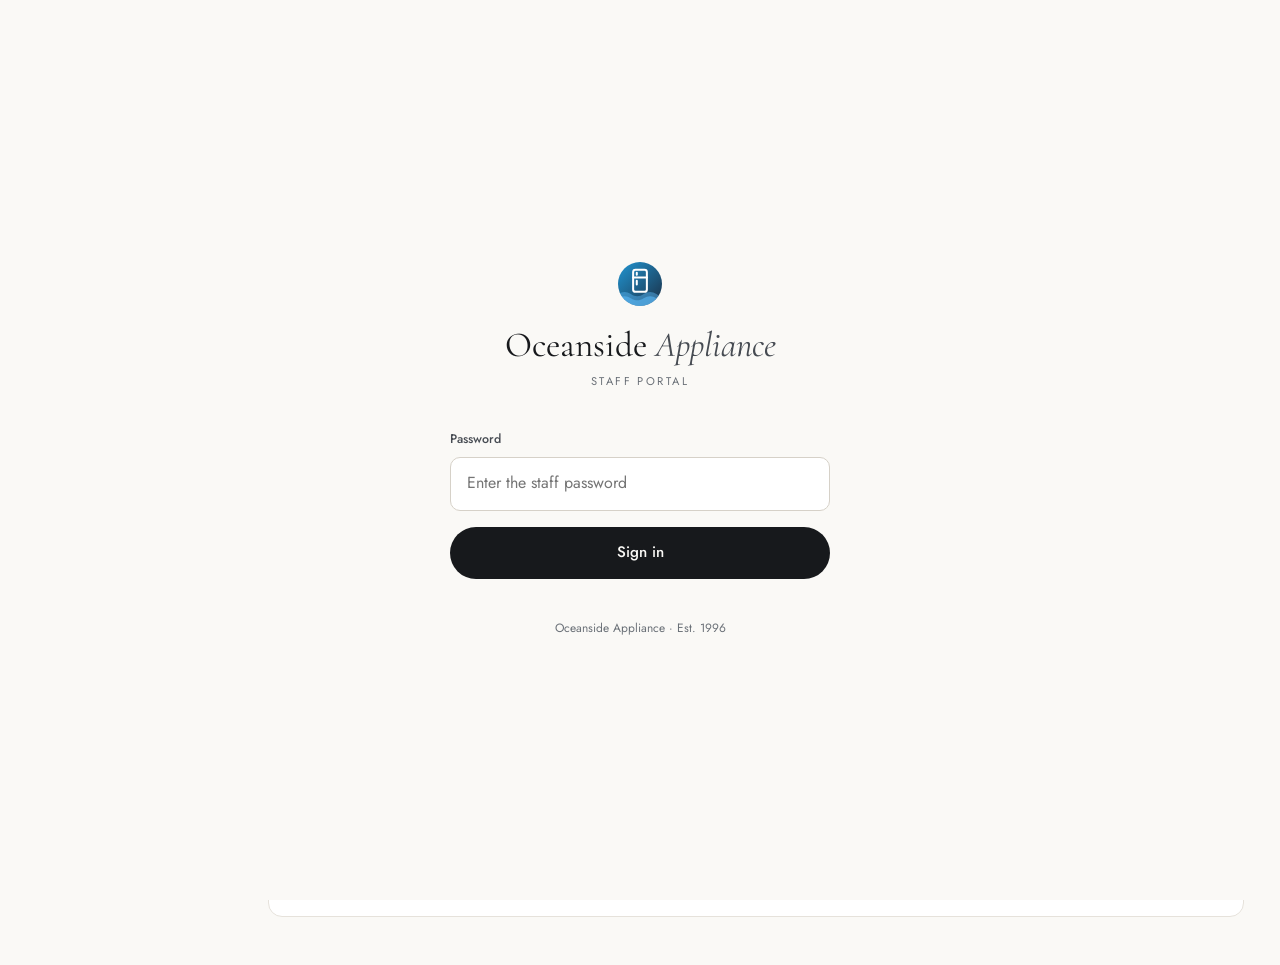
==== commit cbfe7aa9: "Staff portal redesign: same look as the website, organised around what needs doing - Visual: staff b" ====
--- a/staff-9k2x/index.html
+++ b/staff-9k2x/index.html
@@ -4,44 +4,28 @@
   <meta charset="UTF-8" />
   <meta name="robots" content="noindex, nofollow, noarchive" />
   <meta name="viewport" content="width=device-width, initial-scale=1.0" />
-  <title>Admin Panel — Oceanside Appliance</title>
-  <link rel="stylesheet" href="https://fonts.googleapis.com/css2?family=Cormorant+Garamond:wght@400;500;600;700&family=Jost:wght@300;400;500;600&display=swap" />
-  <link rel="stylesheet" href="../css/styles.css?v=21" />
-  <link rel="stylesheet" href="admin.css?v=21" />
+  <title>Staff — Oceanside Appliance</title>
+  <meta name="theme-color" content="#faf9f6" />
+  <link rel="stylesheet" href="https://fonts.googleapis.com/css2?family=Cormorant+Garamond:ital,wght@0,400;0,500;0,600;1,400&family=Jost:wght@400;500;600&display=swap" />
+  <link rel="stylesheet" href="base.css?v=29" />
+  <link rel="stylesheet" href="admin.css?v=29" />
   <link rel="icon" type="image/svg+xml" href="../img/favicon.svg" />
 </head>
 <body class="admin-body">
 
 
 <!-- ======== ADMIN PASSWORD PROTECTION ======== -->
-<div id="adminLoginScreen" style="
-  position:fixed;inset:0;background:linear-gradient(160deg,#0b2545,#1a6fa8);
-  display:flex;align-items:center;justify-content:center;z-index:99999;
-  font-family:'Jost',sans-serif;">
-  <div style="background:white;border-radius:20px;padding:3rem;width:100%;max-width:420px;margin:1rem;box-shadow:0 32px 80px rgba(0,0,0,0.3);text-align:center;">
-    <img src="../img/logo.svg" alt="" width="64" height="64" style="margin:0 auto 1rem;display:block" />
-    <div style="font-family:Georgia,serif;font-size:1.8rem;font-weight:700;color:#1a2e44;margin-bottom:0.4rem;">Oceanside Appliance</div>
-    <div style="font-size:0.8rem;color:#8fa3b8;letter-spacing:.12em;text-transform:uppercase;margin-bottom:2rem;">Staff Portal</div>
-    <div style="margin-bottom:1.25rem;text-align:left;">
-      <label style="font-size:0.72rem;font-weight:700;letter-spacing:.1em;text-transform:uppercase;color:#3d5166;display:block;margin-bottom:.5rem;">Password</label>
-      <input type="password" id="adminPasswordInput"
-        placeholder="Enter admin password"
-        style="width:100%;padding:.75rem 1rem;border:2px solid #e4edf5;border-radius:8px;font-size:.95rem;font-family:inherit;outline:none;box-sizing:border-box;transition:.2s;"
-        onkeydown="if(event.key==='Enter')checkAdminPassword()"
-        onfocus="this.style.borderColor='#1a7fc1'"
-        onblur="this.style.borderColor='#e4edf5'"
-      />
-    </div>
-    <div id="adminLoginError" style="color:#c0392b;font-size:.82rem;margin-bottom:.75rem;display:none;">Incorrect password. Please try again.</div>
-    <button onclick="checkAdminPassword()" style="
-      width:100%;background:linear-gradient(135deg,#1a7fc1,#5bb8f5);color:white;
-      border:none;padding:1rem;border-radius:10px;font-size:1rem;font-weight:600;
-      cursor:pointer;font-family:inherit;letter-spacing:.04em;">
-      Sign In →
-    </button>
-    <div style="margin-top:1.5rem;font-size:.75rem;color:#8fa3b8;">
-      Oceanside Appliance · Est. 1996
-    </div>
+<div id="adminLoginScreen" class="login-screen">
+  <div class="login-card">
+    <img src="../img/logo.svg" alt="" width="44" height="44" class="login-logo" />
+    <div class="login-brand">Oceanside <span>Appliance</span></div>
+    <div class="login-sub">Staff portal</div>
+    <label class="login-label" for="adminPasswordInput">Password</label>
+    <input type="password" id="adminPasswordInput" class="login-input" placeholder="Enter the staff password" autocomplete="current-password"
+      onkeydown="if(event.key==='Enter')checkAdminPassword()" />
+    <div id="adminLoginError" class="login-error" style="display:none;">Incorrect password. Please try again.</div>
+    <button type="button" class="login-btn" onclick="checkAdminPassword()">Sign in</button>
+    <div class="login-foot">Oceanside Appliance · Est. 1996</div>
   </div>
 </div>
 
@@ -62,10 +46,9 @@
     } else {
       error.style.display = 'block';
       document.getElementById('adminPasswordInput').value = '';
-      document.getElementById('adminPasswordInput').style.borderColor = '#c0392b';
-      setTimeout(() => {
-        document.getElementById('adminPasswordInput').style.borderColor = '#e4edf5';
-      }, 2000);
+      const pw = document.getElementById('adminPasswordInput');
+      pw.classList.add('error');
+      setTimeout(() => pw.classList.remove('error'), 2000);
     }
   }
 
@@ -82,30 +65,30 @@
     <div class="sidebar-logo">
       <div class="nav-logo-icon"></div>
       <div class="sidebar-logo-text">
-        <div style="font-family:var(--font-display);font-size:1.1rem;font-weight:600;color:var(--white)">Oceanside</div>
-        <div style="font-size:0.7rem;color:rgba(255,255,255,0.4);letter-spacing:.1em;text-transform:uppercase">Admin Panel</div>
+        <div class="sidebar-brand">Oceanside <span>Appliance</span></div>
+        <div class="sidebar-sub">Staff</div>
       </div>
     </div>
 
     <nav class="sidebar-nav">
-      <a href="#" class="sidebar-link active" data-tab="dashboard" title="Dashboard">
-        <span class="sidebar-icon"><svg class="ic"><use href="../img/icons.svg#i-chart"/></svg></span><span class="sidebar-label">Dashboard</span>
+      <a href="#" class="sidebar-link active" data-tab="dashboard" title="Today">
+        <span class="sidebar-icon"><svg class="ic"><use href="../img/icons.svg#i-home"/></svg></span><span class="sidebar-label">Today</span>
       </a>
       <a href="#" class="sidebar-link" data-tab="sales" title="Sales">
-        <span class="sidebar-icon"><svg class="ic"><use href="../img/icons.svg#i-dollar"/></svg></span><span class="sidebar-label">Sales</span>
-      </a>
-      <a href="#" class="sidebar-link" data-tab="repairs" title="Repair Requests">
-        <span class="sidebar-icon"><svg class="ic"><use href="../img/icons.svg#i-wrench"/></svg></span><span class="sidebar-label">Repairs</span>
+        <span class="sidebar-icon"><svg class="ic"><use href="../img/icons.svg#i-dollar"/></svg></span><span class="sidebar-label">Sales</span><span class="nav-count" id="navCountSales"></span>
+      </a>
+      <a href="#" class="sidebar-link" data-tab="repairs" title="Repairs">
+        <span class="sidebar-icon"><svg class="ic"><use href="../img/icons.svg#i-wrench"/></svg></span><span class="sidebar-label">Repairs</span><span class="nav-count" id="navCountRepairs"></span>
       </a>
       <a href="#" class="sidebar-link" data-tab="inventory" title="Inventory">
-        <span class="sidebar-icon"><svg class="ic"><use href="../img/icons.svg#i-other"/></svg></span><span class="sidebar-label">Inventory</span>
-      </a>
-      <div class="sidebar-divider"></div>
+        <span class="sidebar-icon"><svg class="ic"><use href="../img/icons.svg#i-other"/></svg></span><span class="sidebar-label">Inventory</span><span class="nav-count" id="navCountInventory"></span>
+      </a>
       <a href="#" class="sidebar-link" data-tab="ledger" title="Ledger">
         <span class="sidebar-icon"><svg class="ic"><use href="../img/icons.svg#i-book"/></svg></span><span class="sidebar-label">Ledger</span>
       </a>
-      <a href="../index.html" class="sidebar-link" title="View Website">
-        <span class="sidebar-icon"><svg class="ic"><use href="../img/icons.svg#i-store"/></svg></span><span class="sidebar-label">Website</span>
+      <div class="sidebar-divider"></div>
+      <a href="../index.html" class="sidebar-link site-link" title="View the website" target="_blank" rel="noopener">
+        <span class="sidebar-icon"><svg class="ic"><use href="../img/icons.svg#i-external"/></svg></span><span class="sidebar-label">View website</span>
       </a>
     </nav>
 
@@ -120,88 +103,87 @@
 
     <!-- Top Bar -->
     <div class="admin-topbar">
-      <div class="admin-page-title" id="pageTitle">Dashboard</div>
+      <div class="admin-page-title" id="pageTitle">Today</div>
       <div class="admin-topbar-right">
         <div style="display:flex;gap:.5rem">
           <button class="btn-sync ghost" onclick="sendBriefingNow(this)" title="Email yourself today's briefing now"><svg class="ic"><use href="../img/icons.svg#i-mail"/></svg> <span class="hide-sm">Send today's briefing</span></button>
           <button class="btn-sync" id="syncBtn" onclick="pullFromSheets()"><svg class="ic"><use href="../img/icons.svg#i-refresh"/></svg> Refresh</button>
         </div>
-        <div class="admin-avatar">OA</div>
-      </div>
-    </div>
-
-    <!-- ── DASHBOARD TAB ── -->
+      </div>
+    </div>
+
+    <!-- ── TODAY TAB ── -->
     <div class="admin-tab active" id="tab-dashboard">
       <div class="kpi-grid">
-        <div class="kpi-card">
-          <div class="kpi-icon" style="background:rgba(26,111,168,0.1);color:var(--ocean)"><svg class="ic"><use href="../img/icons.svg#i-dollar"/></svg></div>
+        <div class="kpi-card link" onclick="showTab('ledger')">
           <div class="kpi-value" id="kpi-revenue">$0</div>
-          <div class="kpi-label">Total Revenue</div>
-          <div class="kpi-change neutral" id="kpi-revenue-sub">Completed sales only</div>
-        </div>
-        <div class="kpi-card">
-          <div class="kpi-icon" style="background:rgba(39,174,96,0.1);color:var(--success)"><svg class="ic"><use href="../img/icons.svg#i-cart"/></svg></div>
+          <div class="kpi-label">Sales this month</div>
+          <div class="kpi-change" id="kpi-revenue-sub">Completed sales</div>
+        </div>
+        <div class="kpi-card link" onclick="openSalesTab('open')">
           <div class="kpi-value" id="kpi-orders">0</div>
-          <div class="kpi-label">Pending Orders</div>
-          <div class="kpi-change neutral" id="kpi-orders-sub"></div>
-        </div>
-        <div class="kpi-card">
-          <div class="kpi-icon" style="background:rgba(201,168,76,0.1);color:var(--gold)"><svg class="ic"><use href="../img/icons.svg#i-wrench"/></svg></div>
+          <div class="kpi-label">Open orders</div>
+          <div class="kpi-change" id="kpi-orders-sub"></div>
+        </div>
+        <div class="kpi-card link" onclick="openRepairsTab('active')">
           <div class="kpi-value" id="kpi-repairs">0</div>
-          <div class="kpi-label">Open Repair Requests</div>
-          <div class="kpi-change neutral" id="kpi-repairs-sub"></div>
-        </div>
-        <div class="kpi-card">
-          <div class="kpi-icon" style="background:rgba(192,57,43,0.1);color:var(--danger)"><svg class="ic"><use href="../img/icons.svg#i-other"/></svg></div>
+          <div class="kpi-label">Open repairs</div>
+          <div class="kpi-change" id="kpi-repairs-sub"></div>
+        </div>
+        <div class="kpi-card link" onclick="openInventoryTab('instock')">
           <div class="kpi-value" id="kpi-lowstock">0</div>
-          <div class="kpi-label">Out of Stock Items</div>
-          <div class="kpi-change neutral" id="kpi-lowstock-sub"></div>
-        </div>
-      </div>
-
-      <!-- AI follow-up drafts -->
-      <div class="admin-card fu-card" id="followupsCard">
-        <div class="card-header">
-          <div class="card-title">Follow-ups to send <span class="fu-count" id="fuCount"></span></div>
-          <button class="card-btn ai" id="fuDraftBtn" onclick="draftFollowupsNow(this)"><svg class="ic"><use href="../img/icons.svg#i-sparkles"/></svg> Draft follow-ups now</button>
-        </div>
-        <div id="followupsList"></div>
+          <div class="kpi-label">In stock</div>
+          <div class="kpi-change" id="kpi-lowstock-sub"></div>
+        </div>
+      </div>
+
+      <div class="admin-grid-2">
+        <div class="admin-card">
+          <div class="card-header"><div class="card-title">To do</div></div>
+          <ul class="todo-list" id="todoList"></ul>
+        </div>
+        <div class="admin-card fu-card" id="followupsCard">
+          <div class="card-header">
+            <div class="card-title">Follow-ups to send <span class="fu-count" id="fuCount"></span></div>
+            <button class="card-btn ai" id="fuDraftBtn" onclick="draftFollowupsNow(this)"><svg class="ic"><use href="../img/icons.svg#i-sparkles"/></svg> Draft now</button>
+          </div>
+          <div id="followupsList"></div>
+        </div>
       </div>
 
       <div class="admin-grid-2">
         <div class="admin-card">
           <div class="card-header">
-            <div class="card-title">Recent Sales</div>
-            <button class="card-btn" onclick="showTab('sales')">View All →</button>
-          </div>
-          <div id="recentSalesTable">
-            <table class="admin-table">
-              <thead><tr><th>Order ID</th><th>Items</th><th>Total</th><th>Date</th><th>Status</th></tr></thead>
-              <tbody id="recentSalesTbody"></tbody>
-            </table>
-          </div>
+            <div class="card-title">Recent sales</div>
+            <button class="link-more" onclick="openSalesTab('all')">All sales <svg class="ic"><use href="../img/icons.svg#i-arrow-right"/></svg></button>
+          </div>
+          <table class="admin-table">
+            <thead><tr><th>Order</th><th>Items</th><th>Total</th><th>Status</th></tr></thead>
+            <tbody id="recentSalesTbody"></tbody>
+          </table>
         </div>
         <div class="admin-card">
           <div class="card-header">
-            <div class="card-title">Repair Queue</div>
-            <button class="card-btn" onclick="showTab('repairs')">View All →</button>
-          </div>
-          <div id="recentRepairsTable">
-            <table class="admin-table">
-              <thead><tr><th>Ticket</th><th>Customer</th><th>Appliance</th><th>Type</th><th>Status</th></tr></thead>
-              <tbody id="recentRepairsTbody"></tbody>
-            </table>
-          </div>
-        </div>
-      </div>
-      <!-- Viewing Requests -->
-      <div class="admin-card" style="margin-top:1.5rem">
+            <div class="card-title">Repair queue</div>
+            <button class="link-more" onclick="openRepairsTab('active')">All repairs <svg class="ic"><use href="../img/icons.svg#i-arrow-right"/></svg></button>
+          </div>
+          <table class="admin-table">
+            <thead><tr><th>Ticket</th><th>Customer</th><th>Appliance</th><th>Status</th></tr></thead>
+            <tbody id="recentRepairsTbody"></tbody>
+          </table>
+        </div>
+      </div>
+
+      <div class="admin-card" id="viewRequestsCard">
         <div class="card-header">
-          <div class="card-title">Viewing Requests</div>
-          <button class="card-btn" onclick="clearViewRequests()">Clear All</button>
-        </div>
-        <table class="admin-table">
-          <thead><tr><th>Date</th><th>Name</th><th>Phone</th><th>Email</th><th>Appliance</th><th>Best Time</th><th>Status</th></tr></thead>
+          <div>
+            <div class="card-title">Viewing requests</div>
+            <div class="card-sub">Customers who asked to see an appliance in person</div>
+          </div>
+          <button class="link-more" onclick="clearViewRequests()">Clear all</button>
+        </div>
+        <table class="admin-table stack-sm">
+          <thead><tr><th>Date</th><th>Name</th><th>Phone</th><th>Email</th><th>Appliance</th><th>Best time</th><th>Status</th></tr></thead>
           <tbody id="viewRequestsTbody"></tbody>
         </table>
       </div>
@@ -210,17 +192,30 @@
     <!-- ── SALES TAB ── -->
     <div class="admin-tab" id="tab-sales">
       <div class="admin-card">
-        <div class="card-header">
-          <div class="card-title">Sales</div>
-          <div class="card-tools">
-            <input type="search" class="table-search" id="salesSearch" placeholder="Search name, phone, item…" oninput="renderSales()" />
-            <button class="card-btn primary" onclick="openRecordSale()"><svg class="ic"><use href="../img/icons.svg#i-plus"/></svg> Record Sale</button>
-            <button class="card-btn primary" onclick="pullFromSheets()"><svg class="ic"><use href="../img/icons.svg#i-refresh"/></svg> Refresh</button>
-            <button class="card-btn" onclick="exportCSV('sales')"><svg class="ic"><use href="../img/icons.svg#i-download"/></svg> Export CSV</button>
-          </div>
+        <div class="page-top">
+          <div>
+            <div class="inv-summary" id="salesSummary"></div>
+          </div>
+          <div class="page-actions">
+            <button class="card-btn primary" onclick="openRecordSale()"><svg class="ic"><use href="../img/icons.svg#i-plus"/></svg> Record sale</button>
+            <div class="inv-more">
+              <button class="card-btn inv-more-btn" id="salesMenuBtn" onclick="toggleMenu('salesMenu')" aria-haspopup="true" aria-expanded="false" aria-label="More actions">•••</button>
+              <div class="inv-menu" id="salesMenu" hidden>
+                <button onclick="pullFromSheets()"><svg class="ic"><use href="../img/icons.svg#i-refresh"/></svg><span>Refresh from Google Sheets</span></button>
+                <button onclick="exportCSV('sales')"><svg class="ic"><use href="../img/icons.svg#i-download"/></svg><span>Download CSV</span></button>
+              </div>
+            </div>
+          </div>
+        </div>
+        <div class="inv-tabs" id="salesTabs" role="tablist" aria-label="Show"></div>
+        <div class="inv-filterbar">
+          <label class="inv-search"><svg class="ic"><use href="../img/icons.svg#i-search"/></svg><span class="sr-only">Search sales</span>
+            <input type="search" id="salesSearch" placeholder="Search name, phone, item…" oninput="renderSales()" autocomplete="off" />
+          </label>
+          <div class="inv-selects" id="salesSelects"></div>
         </div>
         <table class="admin-table stack-sm">
-          <thead><tr><th>Order</th><th>Items</th><th>Total</th><th>Channel</th><th>Date</th><th>Status</th><th>Actions</th></tr></thead>
+          <thead><tr><th>Order</th><th>Items</th><th>Total</th><th>Channel</th><th>Date</th><th>Status</th><th></th></tr></thead>
           <tbody id="salesTbody"></tbody>
         </table>
       </div>
@@ -229,16 +224,29 @@
     <!-- ── REPAIRS TAB ── -->
     <div class="admin-tab" id="tab-repairs">
       <div class="admin-card">
-        <div class="card-header">
-          <div class="card-title">Repair Requests</div>
-          <div class="card-tools">
-            <input type="search" class="table-search" id="repairsSearch" placeholder="Search name, phone, appliance…" oninput="renderRepairs()" />
-            <button class="card-btn primary" onclick="pullFromSheets()"><svg class="ic"><use href="../img/icons.svg#i-refresh"/></svg> Refresh</button>
-            <button class="card-btn" onclick="exportCSV('repairs')"><svg class="ic"><use href="../img/icons.svg#i-download"/></svg> Export CSV</button>
-          </div>
+        <div class="page-top">
+          <div>
+            <div class="inv-summary" id="repairsSummary"></div>
+          </div>
+          <div class="page-actions">
+            <div class="inv-more">
+              <button class="card-btn inv-more-btn" id="repairsMenuBtn" onclick="toggleMenu('repairsMenu')" aria-haspopup="true" aria-expanded="false" aria-label="More actions">•••</button>
+              <div class="inv-menu" id="repairsMenu" hidden>
+                <button onclick="pullFromSheets()"><svg class="ic"><use href="../img/icons.svg#i-refresh"/></svg><span>Refresh from Google Sheets</span></button>
+                <button onclick="exportCSV('repairs')"><svg class="ic"><use href="../img/icons.svg#i-download"/></svg><span>Download CSV</span></button>
+              </div>
+            </div>
+          </div>
+        </div>
+        <div class="inv-tabs" id="repairsTabs" role="tablist" aria-label="Show"></div>
+        <div class="inv-filterbar">
+          <label class="inv-search"><svg class="ic"><use href="../img/icons.svg#i-search"/></svg><span class="sr-only">Search repairs</span>
+            <input type="search" id="repairsSearch" placeholder="Search name, phone, appliance…" oninput="renderRepairs()" autocomplete="off" />
+          </label>
+          <div class="inv-selects" id="repairsSelects"></div>
         </div>
         <table class="admin-table stack-sm">
-          <thead><tr><th>Ticket</th><th>Customer</th><th>Phone</th><th>Appliance</th><th>Problem</th><th>Scheduled</th><th>Status</th><th>Actions</th></tr></thead>
+          <thead><tr><th>Ticket</th><th>Customer</th><th>Phone</th><th>Appliance</th><th>Problem</th><th>Scheduled</th><th>Status</th><th></th></tr></thead>
           <tbody id="repairsTbody"></tbody>
         </table>
       </div>
@@ -246,48 +254,46 @@
 
     <!-- ── LEDGER TAB ── -->
     <div class="admin-tab" id="tab-ledger">
-      <div class="admin-card" style="margin-bottom:1.5rem">
-        <div class="card-header">
-          <div style="display:flex;align-items:center;gap:1rem">
-            <div class="card-title">Financial Ledger</div>
-            <button onclick="showAddRepairRevenueModal()" style="padding:.4rem .9rem;background:var(--success);color:#fff;border:none;border-radius:6px;cursor:pointer;font-family:var(--font-body);font-size:.78rem;font-weight:600">+ Add Repair Revenue</button>
-          </div>
-          <div style="display:flex;gap:.5rem;align-items:center">
-            <select id="ledgerFilter" onchange="renderLedger()" style="border:1px solid var(--gray-light);border-radius:6px;padding:.35rem .6rem;font-size:.78rem;font-family:var(--font-body);color:var(--navy)">
-              <option value="all">All Time</option>
-              <option value="today">Today</option>
-              <option value="week">This Week</option>
-              <option value="month">This Month</option>
-              <option value="year">This Year</option>
-            </select>
-            <button class="card-btn" onclick="exportLedgerCSV()"><svg class="ic"><use href="../img/icons.svg#i-download"/></svg> Export CSV</button>
-          </div>
-        </div>
-        <div class="kpi-grid" style="margin-bottom:1.5rem">
+      <div class="admin-card">
+        <div class="page-top">
+          <div>
+            <div class="inv-summary">Completed sales and repair income</div>
+          </div>
+          <div class="page-actions">
+            <label class="inv-select"><span class="sr-only">Period</span>
+              <select id="ledgerFilter" onchange="renderLedger()">
+                <option value="all">All time</option>
+                <option value="today">Today</option>
+                <option value="week">This week</option>
+                <option value="month">This month</option>
+                <option value="year">This year</option>
+              </select>
+            </label>
+            <button class="card-btn primary" onclick="showAddRepairRevenueModal()"><svg class="ic"><use href="../img/icons.svg#i-plus"/></svg> Repair income</button>
+            <button class="card-btn" onclick="exportLedgerCSV()"><svg class="ic"><use href="../img/icons.svg#i-download"/></svg> CSV</button>
+          </div>
+        </div>
+        <div class="kpi-grid ledger-kpis">
           <div class="kpi-card">
-            <div class="kpi-icon" style="background:rgba(26,111,168,0.1);color:var(--ocean)"><svg class="ic"><use href="../img/icons.svg#i-dollar"/></svg></div>
             <div class="kpi-value" id="ledger-revenue">$0</div>
-            <div class="kpi-label">Sales Revenue</div>
+            <div class="kpi-label">Sales</div>
           </div>
           <div class="kpi-card">
-            <div class="kpi-icon" style="background:rgba(39,174,96,0.1);color:var(--success)"><svg class="ic"><use href="../img/icons.svg#i-cart"/></svg></div>
             <div class="kpi-value" id="ledger-orders">0</div>
             <div class="kpi-label">Orders</div>
           </div>
           <div class="kpi-card">
-            <div class="kpi-icon" style="background:rgba(201,168,76,0.1);color:var(--gold)"><svg class="ic"><use href="../img/icons.svg#i-wrench"/></svg></div>
             <div class="kpi-value" id="ledger-repair-rev">$0</div>
-            <div class="kpi-label">Repair Revenue</div>
+            <div class="kpi-label">Repair income</div>
           </div>
           <div class="kpi-card">
-            <div class="kpi-icon" style="background:rgba(26,111,168,0.08);color:var(--ocean)"><svg class="ic"><use href="../img/icons.svg#i-tag"/></svg></div>
             <div class="kpi-value" id="ledger-total-rev">$0</div>
-            <div class="kpi-label">Total Revenue</div>
+            <div class="kpi-label">Total</div>
           </div>
         </div>
         <div class="seg-tabs">
           <button id="ledger-tab-sales" onclick="switchLedgerTab('sales')">Sales</button>
-          <button id="ledger-tab-repairs" onclick="switchLedgerTab('repairs')">Repair revenue</button>
+          <button id="ledger-tab-repairs" onclick="switchLedgerTab('repairs')">Repair income</button>
         </div>
         <div id="ledger-panel-sales">
           <table class="admin-table">
@@ -306,25 +312,46 @@
 
     <!-- ── INVENTORY TAB ── -->
     <div class="admin-tab" id="tab-inventory">
-      <div class="admin-card">
-        <div class="card-header inv-header">
-          <div class="card-title">Inventory</div>
-          <input type="search" class="table-search" id="inventorySearch" placeholder="Search products…" oninput="renderInventory()" />
-          <div class="card-tools inv-actions">
-            <button class="card-btn ai" onclick="openBulkImport()"><svg class="ic"><use href="../img/icons.svg#i-camera"/></svg> Bulk add from photos</button>
-            <button class="card-btn primary" onclick="openProductEditor()"><svg class="ic"><use href="../img/icons.svg#i-plus"/></svg> Add Product</button>
-            <button class="card-btn" onclick="findMissingWebImages()" title="Look online for product photos for every in-stock item that has none"><svg class="ic"><use href="../img/icons.svg#i-search"/></svg> Find web images</button>
-            <button class="card-btn" onclick="researchMissingPrices()" title="Research prices for every in-stock item that hasn't been researched"><svg class="ic"><use href="../img/icons.svg#i-dollar"/></svg> Research prices</button>
-            <span class="inv-actions-gap"></span>
-            <button class="card-btn" onclick="saveAllInventory()"><svg class="ic"><use href="../img/icons.svg#i-check"/></svg> Save All</button>
-            <button class="card-btn" onclick="pullFromSheets()"><svg class="ic"><use href="../img/icons.svg#i-refresh"/></svg> Refresh</button>
-            <button class="card-btn" onclick="exportCSV('inventory')"><svg class="ic"><use href="../img/icons.svg#i-download"/></svg> CSV</button>
+      <div class="admin-card inv-card">
+        <div class="inv-top">
+          <div>
+            <div class="inv-summary" id="invSummary"></div>
+          </div>
+          <div class="inv-top-actions">
+            <button class="card-btn ai" onclick="openBulkImport()"><svg class="ic"><use href="../img/icons.svg#i-camera"/></svg> Bulk add</button>
+            <button class="card-btn primary" onclick="openProductEditor()"><svg class="ic"><use href="../img/icons.svg#i-plus"/></svg> Add product</button>
+            <div class="inv-more">
+              <button class="card-btn inv-more-btn" id="invMenuBtn" onclick="toggleInvMenu()" aria-haspopup="true" aria-expanded="false" aria-label="More actions">•••</button>
+              <div class="inv-menu" id="invMenu" hidden>
+                <button onclick="findMissingWebImages()"><svg class="ic"><use href="../img/icons.svg#i-search"/></svg><span>Find web images<small>For in-stock items that have none</small></span></button>
+                <button onclick="fillMissingSpecs()"><svg class="ic"><use href="../img/icons.svg#i-file"/></svg><span>Fill in specs &amp; dimensions<small>Looks up each model online · once per item</small></span></button>
+                <button onclick="researchMissingPrices()"><svg class="ic"><use href="../img/icons.svg#i-dollar"/></svg><span>Research prices<small>For in-stock items not researched yet</small></span></button>
+                <button onclick="pullFromSheets()"><svg class="ic"><use href="../img/icons.svg#i-refresh"/></svg><span>Refresh from Google Sheets</span></button>
+                <button onclick="exportCSV('inventory')"><svg class="ic"><use href="../img/icons.svg#i-download"/></svg><span>Download CSV</span></button>
+              </div>
+            </div>
+          </div>
+        </div>
+        <div class="inv-tabs" id="invTabs" role="tablist" aria-label="Show"></div>
+        <div class="inv-filterbar">
+          <label class="inv-search"><svg class="ic"><use href="../img/icons.svg#i-search"/></svg><span class="sr-only">Search inventory</span>
+            <input type="search" id="inventorySearch" placeholder="Search name, model #, location…" title="Search by name, brand, model number or location" oninput="renderInventory()" autocomplete="off" />
+          </label>
+          <button type="button" class="card-btn inv-filter-btn" id="invFilterBtn" onclick="toggleInvFilters()" aria-expanded="false" aria-controls="invFilterBox"><svg class="ic"><use href="../img/icons.svg#i-sliders"/></svg> Filters <span class="inv-count" id="invFilterCount" hidden></span></button>
+          <div class="inv-filter-box" id="invFilterBox">
+            <div class="inv-selects" id="invSelects"></div>
+            <button type="button" class="link-btn inv-clear" id="invClear" onclick="clearInvFilters()" hidden>Clear filters</button>
           </div>
         </div>
         <table class="admin-table inv-table">
-          <thead><tr><th></th><th>Product</th><th>Condition</th><th>Location</th><th>Price ($)</th><th>Stock</th><th>Actions</th></tr></thead>
+          <thead><tr><th></th><th>Product</th><th>Condition</th><th>Location</th><th>Price ($)</th><th>Stock</th><th></th></tr></thead>
           <tbody id="inventoryTbody"></tbody>
         </table>
+        <div class="inv-savebar" id="invSaveBar" hidden>
+          <span data-count></span>
+          <button type="button" class="card-btn" onclick="discardInventoryEdits()">Discard</button>
+          <button type="button" class="card-btn primary" onclick="saveAllInventory()"><svg class="ic"><use href="../img/icons.svg#i-check"/></svg> Save changes</button>
+        </div>
       </div>
     </div>
 
@@ -356,9 +383,9 @@
 </div>
 
 <script src="../js/logo.js?v=3"></script>
-<script src="admin.js?v=21"></script>
-<script src="admin-tools.js?v=21"></script>
-<script src="bulk-import.js?v=21"></script>
+<script src="admin.js?v=29"></script>
+<script src="admin-tools.js?v=29"></script>
+<script src="bulk-import.js?v=29"></script>
 
   <!-- ── INVOICE MODAL ── -->
   <div id="invoiceOverlay" style="display:none;position:fixed;inset:0;background:rgba(0,0,0,.5);z-index:9999;align-items:center;justify-content:center;overflow-y:auto">
--- a/staff-9k2x/base.css
+++ b/staff-9k2x/base.css
@@ -0,0 +1,130 @@
+/* ============================================
+   OCEANSIDE APPLIANCE — STAFF PANEL BASE
+   Tokens, resets, buttons, forms, toast and modals for the staff panel.
+   Same palette and type as the website (css/styles.css), kept separate so
+   either can change without breaking the other.
+   ============================================ */
+
+:root {
+  --paper:   #faf9f6;
+  --surface: #ffffff;
+  --tint:    #f1efea;
+  --line:    #e6e2db;
+  --line-2:  #d6d1c8;
+  --ink:     #17191c;
+  --ink-2:   #464b52;
+  --ink-3:   #6a7077;
+  --accent:  #1f5068;
+  --accent-2:#2c6d8c;
+  --warm:    #9a5b16;
+  --ok:      #2f6f4f;
+
+  /* Names the staff panel scripts and styles use */
+  --navy:        var(--ink);
+  --navy-deep:   #0f1113;
+  --ocean:       var(--accent);
+  --ocean-mid:   var(--accent-2);
+  --ocean-light: #8fb3c4;
+  --sky:         #eef3f4;
+  --sky-deep:    #c9d7dd;
+  --white:       var(--surface);
+  --off-white:   var(--paper);
+  --gray-light:  var(--line);
+  --gray-mid:    var(--ink-3);
+  --gray-dark:   var(--ink-2);
+  --gold:        #b08a2e;
+  --danger:      #a23a2c;
+  --success:     var(--ok);
+
+  --font-display: 'Cormorant Garamond', Georgia, serif;
+  --font-body:    'Jost', system-ui, -apple-system, 'Segoe UI', sans-serif;
+
+  --shadow-sm:  0 1px 3px rgba(23,25,28,.06);
+  --shadow-md:  0 8px 24px rgba(23,25,28,.08);
+  --shadow-lg:  0 24px 60px rgba(23,25,28,.16);
+  --radius:     10px;
+  --radius-lg:  14px;
+  --ease:       cubic-bezier(0.22, 1, 0.36, 1);
+  --transition: 0.25s var(--ease);
+}
+
+*, *::before, *::after { box-sizing: border-box; margin: 0; padding: 0; }
+html { -webkit-text-size-adjust: 100%; }
+body { font-family: var(--font-body); background: var(--paper); color: var(--ink); line-height: 1.55; overflow-x: hidden; -webkit-font-smoothing: antialiased; }
+img { max-width: 100%; display: block; }
+button { font: inherit; color: inherit; }
+a { color: var(--accent); text-underline-offset: .2em; }
+[hidden] { display: none !important; }
+::selection { background: var(--ink); color: var(--paper); }
+:focus-visible { outline: 2px solid var(--accent); outline-offset: 2px; border-radius: 4px; }
+.ic { width: 1.1em; height: 1.1em; flex-shrink: 0; fill: none; stroke: currentColor; stroke-width: 1.6; stroke-linecap: round; stroke-linejoin: round; vertical-align: -0.18em; }
+.sr-only { position: absolute; width: 1px; height: 1px; padding: 0; margin: -1px; overflow: hidden; clip: rect(0,0,0,0); white-space: nowrap; border: 0; }
+.nav-logo-icon { width: 36px; height: 36px; display: flex; align-items: center; justify-content: center; }
+
+/* Buttons */
+.btn-primary, .btn-outline {
+  display: inline-flex; align-items: center; justify-content: center; gap: .5rem;
+  padding: .75rem 1.4rem; border-radius: 99px; font-family: var(--font-body); font-size: .9rem; font-weight: 500;
+  text-decoration: none; cursor: pointer; transition: background .2s, border-color .2s, color .2s;
+}
+.btn-primary { background: var(--ink); color: var(--paper); border: 1px solid var(--ink); }
+.btn-primary:hover { background: var(--accent); border-color: var(--accent); }
+.btn-primary:disabled { opacity: .5; cursor: not-allowed; }
+.btn-outline { background: transparent; color: var(--ink); border: 1px solid var(--line-2); }
+.btn-outline:hover { border-color: var(--ink); }
+
+/* Forms */
+.form-row { display: grid; grid-template-columns: 1fr 1fr; gap: 1rem; }
+.form-group { margin-bottom: 1.1rem; position: relative; }
+.form-group label { display: block; font-size: .78rem; font-weight: 500; color: var(--ink-2); margin-bottom: .4rem; }
+.form-group input, .form-group select, .form-group textarea {
+  width: 100%; padding: .75rem .9rem; border: 1px solid var(--line-2); border-radius: var(--radius);
+  font: inherit; font-size: 1rem; color: var(--ink); background: var(--surface); outline: none; appearance: none; -webkit-appearance: none;
+  transition: border-color .2s, box-shadow .2s;
+}
+.form-group select { background: var(--surface) url("data:image/svg+xml,%3Csvg xmlns='http://www.w3.org/2000/svg' width='10' height='6'%3E%3Cpath d='M1 1l4 4 4-4' stroke='%2317191c' stroke-width='1.2' fill='none'/%3E%3C/svg%3E") no-repeat right .9rem center; padding-right: 2.2rem; }
+.form-group input::placeholder, .form-group textarea::placeholder { color: #a3a59f; }
+.form-group input:focus, .form-group select:focus, .form-group textarea:focus { border-color: var(--ink); box-shadow: 0 0 0 3px rgba(23,25,28,.06); }
+.form-group textarea { resize: vertical; min-height: 100px; }
+.form-group.invalid input, .form-group.invalid select, .form-group.invalid textarea, input.error { border-color: var(--danger); }
+.field-error { display: block; font-size: .78rem; color: var(--danger); margin-top: .3rem; }
+.form-error { display: flex; gap: .6rem; align-items: flex-start; background: #fbf1ee; color: #84291d; border: 1px solid #efd3cc; border-radius: var(--radius); padding: .8rem 1rem; font-size: .9rem; margin: .25rem 0 1rem; }
+.spinner { width: 16px; height: 16px; border: 1.5px solid rgba(255,255,255,.35); border-top-color: #fff; border-radius: 50%; animation: spin .7s linear infinite; }
+@keyframes spin { to { transform: rotate(360deg); } }
+
+/* Toast */
+.toast {
+  position: fixed; left: 1rem; right: 1rem; margin: 0 auto; width: fit-content; max-width: 520px; bottom: calc(1.5rem + env(safe-area-inset-bottom)); z-index: 9999;
+  display: flex; align-items: center; gap: .6rem; padding: .75rem 1.3rem; border-radius: 99px;
+  background: var(--ink); color: var(--paper); font-size: .88rem; box-shadow: var(--shadow-lg);
+  transform: translateY(16px); opacity: 0; visibility: hidden; pointer-events: none; transition: transform .35s var(--ease), opacity .35s, visibility .35s;
+}
+.toast .ic { color: #9fd0b5; }
+.toast.show { transform: none; opacity: 1; visibility: visible; }
+
+/* Modals */
+.modal-overlay {
+  position: fixed; inset: 0; z-index: 3000; display: flex; align-items: center; justify-content: center; padding: 1.5rem;
+  background: rgba(23,25,28,.4); backdrop-filter: blur(4px); -webkit-backdrop-filter: blur(4px);
+  opacity: 0; visibility: hidden; pointer-events: none; transition: opacity .3s var(--ease), visibility .3s;
+}
+.modal-overlay.open { opacity: 1; visibility: visible; pointer-events: auto; transition: opacity .3s var(--ease), visibility 0s; }
+.modal { background: var(--paper); border-radius: var(--radius-lg); max-width: 600px; width: 100%; max-height: min(90vh, 900px); overflow-y: auto; position: relative; transform: translateY(18px); transition: transform .4s var(--ease); box-shadow: var(--shadow-lg); overscroll-behavior: contain; }
+.modal-overlay.open .modal { transform: none; }
+.modal-header { padding: 1.75rem 1.75rem 1rem; display: flex; justify-content: space-between; align-items: flex-start; }
+.modal-close { background: var(--surface); border: 1px solid var(--line); width: 34px; height: 34px; border-radius: 99px; cursor: pointer; display: flex; align-items: center; justify-content: center; flex-shrink: 0; }
+.modal-close:hover { border-color: var(--ink); }
+.modal-body { padding: 0 1.75rem 1.75rem; }
+.modal-name { font-family: var(--font-display); font-size: 1.9rem; font-weight: 400; color: var(--ink); line-height: 1.1; margin-bottom: .5rem; }
+
+@keyframes fadeUp { from { opacity: 0; transform: translateY(14px); } to { opacity: 1; transform: none; } }
+@keyframes fadeIn { from { opacity: 0; } to { opacity: 1; } }
+body.locked { overflow: hidden; }
+@media (prefers-reduced-motion: reduce) {
+  *, *::before, *::after { animation-duration: .01ms !important; animation-iteration-count: 1 !important; transition-duration: .01ms !important; }
+}
+@media (max-width: 700px) {
+  .form-row { grid-template-columns: 1fr; gap: 0; }
+  .modal-overlay { align-items: flex-end; padding: 0; }
+  .modal { max-width: 100%; border-radius: 20px 20px 0 0; max-height: 94vh; max-height: 94dvh; transform: translateY(40px); }
+}
--- a/staff-9k2x/admin.css
+++ b/staff-9k2x/admin.css
@@ -1,396 +1,140 @@
 /* ============================================
-   OCEANSIDE APPLIANCE — ADMIN PANEL STYLES
+   OCEANSIDE APPLIANCE — STAFF PANEL
+   Paper, ink and one deep-sea accent; hairlines instead of shadows.
    ============================================ */
 
-.admin-body {
-  background: #f0f4f8;
-  min-height: 100vh;
-}
-
-.admin-layout {
-  display: flex;
-  min-height: 100vh;
-}
-
-/* ── SIDEBAR ── */
+.admin-body { background: var(--paper); min-height: 100vh; }
+.admin-layout { display: flex; min-height: 100vh; }
+
+/* ── Sidebar ── */
 .admin-sidebar {
-  width: 240px;
-  background: var(--navy);
-  flex-shrink: 0;
-  display: flex;
-  flex-direction: column;
-  padding: 1.5rem 0;
-  position: fixed;
-  top: 0; left: 0;
-  height: 100vh;
-  overflow-y: auto;
-  z-index: 100;
-}
-
-.sidebar-logo {
-  display: flex;
-  align-items: center;
-  gap: 0.75rem;
-  padding: 0 1.5rem 1.5rem;
-  border-bottom: 1px solid rgba(255,255,255,0.08);
-  margin-bottom: 1rem;
-}
-.sidebar-logo .nav-logo-icon {
-  background: none;
-  border-radius: 0;
-  width: 44px;
-  height: 44px;
-  flex-shrink: 0;
-}
-.sidebar-logo .nav-logo-icon svg {
-  width: 44px;
-  height: 44px;
-}
-
-.sidebar-nav {
-  flex: 1;
-  padding: 0 0.75rem;
-}
-
+  width: 232px; flex-shrink: 0; display: flex; flex-direction: column; padding: 1.4rem 0 1rem;
+  position: fixed; top: 0; left: 0; height: 100vh; overflow-y: auto; z-index: 100;
+  background: var(--paper); border-right: 1px solid var(--line);
+}
+.sidebar-logo { display: flex; align-items: center; gap: .7rem; padding: 0 1.4rem 1.6rem; }
+.sidebar-logo .nav-logo-icon { width: 34px; height: 34px; flex-shrink: 0; }
+.sidebar-logo .nav-logo-icon svg { width: 34px; height: 34px; }
+.sidebar-brand { white-space: nowrap; font-family: var(--font-display); font-size: 1.12rem; font-weight: 500; color: var(--ink); line-height: 1.1; }
+.sidebar-brand span { font-style: italic; color: var(--ink-2); font-weight: 400; }
+.sidebar-sub { font-size: .66rem; letter-spacing: .2em; text-transform: uppercase; color: var(--ink-3); margin-top: .2rem; }
+.sidebar-nav { flex: 1; padding: 0 .8rem; display: flex; flex-direction: column; gap: 1px; }
 .sidebar-link {
-  display: flex;
-  align-items: center;
-  gap: 0.75rem;
-  padding: 0.75rem 0.875rem;
-  border-radius: 10px;
-  color: rgba(255,255,255,0.55);
-  text-decoration: none;
-  font-size: 0.875rem;
-  font-weight: 500;
-  transition: var(--transition);
-  margin-bottom: 2px;
-}
-
-.sidebar-link:hover {
-  background: rgba(255,255,255,0.07);
-  color: var(--white);
-}
-
-.sidebar-link.active {
-  background: linear-gradient(135deg, var(--ocean), var(--ocean-mid));
-  color: var(--white);
-}
-
-.sidebar-divider {
-  height: 1px;
-  background: rgba(255,255,255,0.08);
-  margin: 0.75rem 0.875rem;
-}
-
-.sidebar-sheets-status {
-  display: flex;
-  align-items: center;
-  gap: 0.5rem;
-  padding: 1rem 1.5rem;
-  font-size: 0.75rem;
-  color: rgba(255,255,255,0.4);
-  border-top: 1px solid rgba(255,255,255,0.08);
-  cursor: pointer;
-  transition: var(--transition);
-}
-
-.sidebar-sheets-status:hover { color: rgba(255,255,255,0.7); }
-
-.sheets-dot {
-  width: 8px; height: 8px;
-  border-radius: 50%;
-  background: var(--gray-mid);
-  flex-shrink: 0;
-  transition: var(--transition);
-}
-
-.sheets-dot.connected { background: var(--success); box-shadow: 0 0 6px var(--success); }
-.sheets-dot.error { background: var(--danger); box-shadow: 0 0 6px var(--danger); }
-
-/* ── MAIN ── */
-.admin-main {
-  margin-left: 240px;
-  flex: 1;
-  min-height: 100vh;
-  display: flex;
-  flex-direction: column;
-}
-
-/* ── TOPBAR ── */
+  position: relative; display: flex; align-items: center; gap: .75rem; padding: .62rem .75rem; border-radius: 8px;
+  color: var(--ink-2); text-decoration: none; font-size: .9rem; transition: background .2s, color .2s;
+}
+.sidebar-link:hover { background: var(--tint); color: var(--ink); }
+.sidebar-link.active { background: var(--ink); color: var(--paper); }
+.sidebar-link .nav-count { margin-left: auto; min-width: 20px; height: 20px; padding: 0 6px; border-radius: 99px; background: var(--tint); color: var(--ink); font-size: .7rem; font-weight: 600; display: inline-flex; align-items: center; justify-content: center; }
+.sidebar-link .nav-count:empty { display: none; }
+.sidebar-link.active .nav-count { background: rgba(250,249,246,.18); color: var(--paper); }
+.sidebar-divider { height: 1px; background: var(--line); margin: .75rem .75rem; }
+.sidebar-sheets-status { display: flex; align-items: center; gap: .55rem; margin: 0 .8rem; padding: .7rem .75rem; font-size: .76rem; color: var(--ink-3); border-radius: 8px; cursor: pointer; transition: background .2s, color .2s; }
+.sidebar-sheets-status:hover { background: var(--tint); color: var(--ink); }
+.sheets-dot { width: 7px; height: 7px; border-radius: 50%; background: var(--line-2); flex-shrink: 0; }
+.sheets-dot.connected { background: var(--ok); }
+.sheets-dot.error { background: var(--danger); }
+
+/* ── Main + top bar ── */
+.admin-main { margin-left: 232px; flex: 1; min-height: 100vh; display: flex; flex-direction: column; }
 .admin-topbar {
-  background: var(--white);
-  padding: 1rem 2rem;
-  display: flex;
-  align-items: center;
-  justify-content: space-between;
-  border-bottom: 1px solid var(--gray-light);
-  position: sticky;
-  top: 0;
-  z-index: 50;
-}
-
-.admin-page-title {
-  font-family: var(--font-display);
-  font-size: 1.4rem;
-  font-weight: 600;
-  color: var(--navy);
-}
-
-.admin-topbar-right {
-  display: flex;
-  align-items: center;
-  gap: 1rem;
-}
-
-.btn-sync {
-  background: linear-gradient(135deg, var(--ocean), var(--ocean-mid));
-  color: var(--white);
-  border: none;
-  padding: 0.5rem 1.25rem;
-  border-radius: 8px;
-  font-family: var(--font-body);
-  font-size: 0.82rem;
-  font-weight: 600;
-  cursor: pointer;
-  transition: var(--transition);
-}
-
-.btn-sync:hover { transform: translateY(-1px); box-shadow: 0 4px 15px rgba(26,111,168,.4); }
-
-.admin-avatar {
-  width: 36px; height: 36px;
-  background: linear-gradient(135deg, var(--navy), var(--ocean));
-  color: var(--white);
-  border-radius: 50%;
-  display: flex; align-items: center; justify-content: center;
-  font-size: 0.72rem;
-  font-weight: 700;
-  letter-spacing: .05em;
-}
-
-/* ── TABS ── */
-.admin-tab {
-  display: none;
-  padding: 2rem;
-  flex-direction: column;
-  gap: 1.5rem;
-  flex: 1;
-}
-
-.admin-tab.active {
-  display: flex;
-}
-
-/* ── KPI ── */
-.kpi-grid {
-  display: grid;
-  grid-template-columns: repeat(4, 1fr);
-  gap: 1.25rem;
-}
-
-.kpi-card {
-  background: var(--white);
-  border-radius: var(--radius-lg);
-  padding: 1.5rem;
-  border: 1px solid var(--gray-light);
-  transition: var(--transition);
-}
-
-.kpi-card:hover { transform: translateY(-3px); box-shadow: var(--shadow-md); }
-
-.kpi-icon {
-  width: 44px; height: 44px;
-  border-radius: 10px;
-  display: flex; align-items: center; justify-content: center;
-  font-size: 1.3rem;
-  margin-bottom: 1rem;
-}
-
-.kpi-value {
-  font-family: var(--font-display);
-  font-size: 2rem;
-  font-weight: 700;
-  color: var(--navy);
-  line-height: 1;
-  margin-bottom: 0.4rem;
-}
-
-.kpi-label {
-  font-size: 0.78rem;
-  color: var(--gray-mid);
-  font-weight: 500;
-  text-transform: uppercase;
-  letter-spacing: .08em;
-  margin-bottom: 0.5rem;
-}
-
-.kpi-change {
-  font-size: 0.75rem;
-  font-weight: 600;
-}
-
-.kpi-change.positive { color: var(--success); }
+  display: flex; align-items: center; justify-content: space-between; gap: 1rem; padding: 1.1rem 2.25rem;
+  position: sticky; top: 0; z-index: 50; background: rgba(250,249,246,.9); backdrop-filter: blur(12px); -webkit-backdrop-filter: blur(12px);
+  border-bottom: 1px solid var(--line);
+}
+.admin-page-title { font-family: var(--font-display); font-size: 1.85rem; font-weight: 400; color: var(--ink); line-height: 1.1; }
+.admin-topbar-right { display: flex; align-items: center; gap: .5rem; }
+.btn-sync { display: inline-flex; align-items: center; gap: .45rem; background: var(--surface); color: var(--ink); border: 1px solid var(--line-2); padding: .5rem 1rem; border-radius: 99px; font: inherit; font-size: .82rem; font-weight: 500; cursor: pointer; transition: border-color .2s, background .2s; white-space: nowrap; }
+.btn-sync:hover { border-color: var(--ink); }
+.btn-sync:disabled { opacity: .6; cursor: progress; }
+.btn-sync.ghost { border-color: transparent; background: none; color: var(--ink-2); }
+.btn-sync.ghost:hover { color: var(--ink); background: var(--tint); }
+.admin-avatar { display: none; }
+
+/* ── Tabs (pages) ── */
+.admin-tab { display: none; padding: 2rem 2.25rem 3rem; flex-direction: column; gap: 1.5rem; flex: 1; max-width: 1400px; width: 100%; }
+.admin-tab.active { display: flex; }
+
+/* ── Stats ── */
+.kpi-grid { display: grid; grid-template-columns: repeat(4, 1fr); border: 1px solid var(--line); border-radius: var(--radius-lg); background: var(--surface); overflow: hidden; }
+.kpi-card { padding: 1.3rem 1.5rem; border-left: 1px solid var(--line); background: none; }
+.kpi-card:first-child { border-left: none; }
+.kpi-card.link { cursor: pointer; transition: background .2s; }
+.kpi-card.link:hover { background: var(--paper); }
+.kpi-icon { display: none; }
+.kpi-label { order: -1; font-size: .7rem; letter-spacing: .16em; text-transform: uppercase; color: var(--ink-3); margin-bottom: .5rem; }
+.kpi-card { display: flex; flex-direction: column; }
+.kpi-value { font-variant-numeric: lining-nums tabular-nums; font-family: var(--font-display); font-size: 2.3rem; font-weight: 400; color: var(--ink); line-height: 1; margin-bottom: .45rem; }
+.kpi-change { font-size: .78rem; color: var(--ink-3); }
+.kpi-change.positive { color: var(--ok); }
 .kpi-change.negative { color: var(--danger); }
-.kpi-change.neutral  { color: var(--gray-mid); }
-
-/* ── GRID ── */
-.admin-grid-2 {
-  display: grid;
-  grid-template-columns: 1fr 1fr;
-  gap: 1.5rem;
-}
-
-/* ── CARDS ── */
-.admin-card {
-  background: var(--white);
-  border-radius: var(--radius-lg);
-  padding: 1.5rem;
-  border: 1px solid var(--gray-light);
-  overflow: hidden;
-}
-
-.card-header {
-  display: flex;
-  align-items: center;
-  justify-content: space-between;
-  margin-bottom: 1.25rem;
-}
-
-.card-title {
-  font-family: var(--font-display);
-  font-size: 1.1rem;
-  font-weight: 600;
-  color: var(--navy);
-}
-
-.card-btn {
-  background: none;
-  border: 1px solid var(--gray-light);
-  padding: 0.375rem 0.875rem;
-  border-radius: 8px;
-  font-family: var(--font-body);
-  font-size: 0.78rem;
-  font-weight: 500;
-  color: var(--gray-dark);
-  cursor: pointer;
-  transition: var(--transition);
-}
-
-.card-btn:hover { border-color: var(--ocean); color: var(--ocean); }
-.card-btn.primary { background: var(--navy); color: var(--white); border-color: var(--navy); }
-.card-btn.primary:hover { background: var(--ocean); border-color: var(--ocean); }
-
-/* ── TABLE ── */
-.admin-table {
-  width: 100%;
-  border-collapse: collapse;
-  font-size: 0.83rem;
-}
-
-.admin-table th {
-  text-align: left;
-  padding: 0.6rem 0.875rem;
-  background: var(--off-white);
-  color: var(--gray-dark);
-  font-size: 0.7rem;
-  font-weight: 700;
-  letter-spacing: .1em;
-  text-transform: uppercase;
-  border-bottom: 1px solid var(--gray-light);
-  white-space: nowrap;
-}
-
-.admin-table td {
-  padding: 0.75rem 0.875rem;
-  border-bottom: 1px solid var(--gray-light);
-  color: var(--navy);
-  vertical-align: middle;
-}
-
+.kpi-change.neutral  { color: var(--ink-3); }
+
+/* ── Grid + cards ── */
+.admin-grid-2 { display: grid; grid-template-columns: 1fr 1fr; gap: 1.5rem; }
+.admin-card { background: var(--surface); border-radius: var(--radius-lg); padding: 1.4rem 1.5rem; border: 1px solid var(--line); overflow: hidden; }
+.card-header { display: flex; align-items: center; justify-content: space-between; gap: .75rem; margin-bottom: 1.1rem; }
+.card-title { font-family: var(--font-display); font-size: 1.45rem; font-weight: 400; color: var(--ink); line-height: 1.15; }
+.card-sub { font-size: .8rem; color: var(--ink-3); margin-top: .15rem; }
+.card-btn { display: inline-flex; align-items: center; gap: .4rem; background: var(--surface); border: 1px solid var(--line-2); padding: .45rem .95rem; border-radius: 99px; font: inherit; font-size: .8rem; font-weight: 500; color: var(--ink); cursor: pointer; transition: border-color .2s, background .2s, color .2s; white-space: nowrap; text-decoration: none; }
+.card-btn:hover { border-color: var(--ink); }
+.card-btn.primary { background: var(--ink); color: var(--paper); border-color: var(--ink); }
+.card-btn.primary:hover { background: var(--accent); border-color: var(--accent); }
+.link-more { font-size: .82rem; color: var(--ink-2); text-decoration: none; border: none; background: none; cursor: pointer; display: inline-flex; align-items: center; gap: .3rem; }
+.link-more:hover { color: var(--ink); text-decoration: underline; text-underline-offset: .25em; }
+
+/* ── Tables ── */
+.admin-table { width: 100%; border-collapse: collapse; font-size: .86rem; }
+.admin-table th { text-align: left; padding: .55rem .8rem; color: var(--ink-3); font-size: .66rem; font-weight: 500; letter-spacing: .16em; text-transform: uppercase; border-bottom: 1px solid var(--line); white-space: nowrap; background: none; }
+.admin-table td { padding: .85rem .8rem; border-bottom: 1px solid var(--line); color: var(--ink); vertical-align: middle; }
 .admin-table tr:last-child td { border-bottom: none; }
-.admin-table tr:hover td { background: rgba(26,111,168,.03); }
-
-/* ── STATUS BADGES ── */
-.status-badge {
-  display: inline-block;
-  padding: 0.25rem 0.6rem;
-  border-radius: 50px;
-  font-size: 0.68rem;
-  font-weight: 700;
-  letter-spacing: .06em;
-  text-transform: uppercase;
-  white-space: nowrap;
-}
-
-.status-badge.new       { background: rgba(26,111,168,.12);  color: var(--ocean); }
-.status-badge.pending   { background: rgba(201,168,76,.15);  color: #a07800; }
-.status-badge.completed { background: rgba(39,174,96,.12);   color: var(--success); }
-.status-badge.cancelled { background: rgba(192,57,43,.1);    color: var(--danger); }
-.status-badge.in-stock  { background: rgba(39,174,96,.12);   color: var(--success); }
-.status-badge.low       { background: rgba(201,168,76,.15);  color: #a07800; }
-.status-badge.out       { background: rgba(192,57,43,.1);    color: var(--danger); }
-.status-badge.urgent    { background: rgba(192,57,43,.12);   color: var(--danger); }
-
-/* ── URGENCY ── */
-.urgency-badge {
-  display: inline-flex;
-  align-items: center;
-  gap: .3rem;
-  font-size: .72rem;
-  font-weight: 600;
-}
-
-/* ── STOCK ADJUST ── */
-.stock-adjust {
-  display: flex;
-  align-items: center;
-  gap: .4rem;
-}
-
-.stock-adjust input {
-  width: 55px;
-  padding: .3rem .4rem;
-  border: 1px solid var(--gray-light);
-  border-radius: 6px;
-  font-size: .8rem;
-  text-align: center;
-  font-family: var(--font-body);
-  color: var(--navy);
-}
-
-.stock-save-btn {
-  background: var(--navy);
-  color: var(--white);
-  border: none;
-  padding: .3rem .6rem;
-  border-radius: 6px;
-  font-size: .72rem;
-  cursor: pointer;
-  transition: var(--transition);
-}
-
-.stock-save-btn:hover { background: var(--ocean); }
-
-/* ── ACTION BTN ── */
-.action-btn {
-  background: none;
-  border: none;
-  cursor: pointer;
-  padding: 4px;
-  border-radius: 6px;
-  font-size: .9rem;
-  transition: var(--transition);
-}
-
-.action-btn:hover { background: var(--off-white); }
-
-/* ── RESPONSIVE ── */
+.admin-table tbody tr:hover td { background: var(--paper); }
+.admin-table small, .muted-sm { color: var(--ink-3); font-size: .78rem; }
+
+/* ── Status ── */
+.status-badge, .status-dot { display: inline-flex; align-items: center; gap: .4rem; font-size: .78rem; font-weight: 500; color: var(--ink-2); white-space: nowrap; text-transform: capitalize; }
+.status-badge::before, .status-dot::before { content: ''; width: 7px; height: 7px; border-radius: 50%; background: var(--line-2); flex-shrink: 0; }
+.status-badge.new::before, .status-dot.new::before { background: var(--accent-2); }
+.status-badge.pending::before, .status-dot.pending::before, .status-badge.low::before, .status-dot.scheduled::before { background: var(--gold); }
+.status-dot.inprogress::before { background: var(--warm); }
+.status-badge.completed::before, .status-dot.completed::before, .status-badge.in-stock::before { background: var(--ok); }
+.status-badge.cancelled::before, .status-dot.cancelled::before, .status-badge.out::before, .status-badge.urgent::before { background: var(--danger); }
+.status-badge.scheduled::before { background: var(--gold); }
+.status-badge.inprogress::before { background: var(--warm); }
+.urgency-badge { display: inline-flex; align-items: center; gap: .3rem; font-size: .72rem; font-weight: 600; }
+
+/* ── Misc controls ── */
+.stock-adjust { display: flex; align-items: center; gap: .4rem; }
+.stock-adjust input { width: 55px; padding: .3rem .4rem; border: 1px solid var(--line-2); border-radius: 6px; font-size: .8rem; text-align: center; font-family: var(--font-body); color: var(--ink); }
+.stock-save-btn { background: var(--ink); color: var(--paper); border: none; padding: .3rem .6rem; border-radius: 6px; font-size: .72rem; cursor: pointer; }
+.action-btn { background: none; border: none; cursor: pointer; padding: 4px; border-radius: 8px; transition: background .2s, color .2s; }
+.action-btn:hover { background: var(--tint); }
+
+/* ── To do (Today page) ── */
+.todo-list { list-style: none; }
+.todo-item { display: flex; align-items: center; gap: 1rem; padding: .85rem 0; border-bottom: 1px solid var(--line); cursor: pointer; }
+.todo-item:last-child { border-bottom: none; }
+.todo-item:hover .todo-go { color: var(--ink); transform: translateX(2px); }
+.todo-n { font-variant-numeric: lining-nums; font-family: var(--font-display); font-size: 1.9rem; line-height: 1; min-width: 2.2rem; color: var(--ink); }
+.todo-text { flex: 1; min-width: 0; }
+.todo-text strong { display: block; font-weight: 500; font-size: .92rem; color: var(--ink); }
+.todo-text span { display: block; font-size: .8rem; color: var(--ink-3); overflow: hidden; text-overflow: ellipsis; white-space: nowrap; }
+.todo-go { color: var(--ink-3); transition: transform .2s, color .2s; }
+.todo-done { display: flex; align-items: center; gap: .6rem; padding: .9rem 0; color: var(--ink-3); font-size: .9rem; }
+.todo-done .ic { color: var(--ok); }
+
+/* ── Page toolbars (Sales / Repairs / Inventory) ── */
+.page-top { display: flex; justify-content: space-between; align-items: flex-start; gap: 1rem; flex-wrap: wrap; margin-bottom: 1.1rem; }
+.page-actions { display: flex; align-items: center; gap: .5rem; }
+
+/* ── Responsive ── */
 @media (max-width: 1100px) {
   .kpi-grid { grid-template-columns: repeat(2, 1fr); }
+  .kpi-card:nth-child(3) { border-left: none; }
+  .kpi-card:nth-child(n+3) { border-top: 1px solid var(--line); }
   .admin-grid-2 { grid-template-columns: 1fr; }
 }
-
-.sidebar-icon { width: 1.4rem; text-align: center; flex-shrink: 0; }
+.sidebar-icon { width: 1.3rem; display: inline-flex; justify-content: center; flex-shrink: 0; }
 .sidebar-label { white-space: nowrap; }
 .admin-card { overflow-x: auto; min-width: 0; }
 .admin-main, .admin-tab, .admin-tab > * { min-width: 0; }
@@ -399,40 +143,43 @@
 
 /* Narrow window: icon-only sidebar */
 @media (max-width: 1000px) {
-  .admin-sidebar { width: 72px; padding: 1rem 0; }
-  .sidebar-logo { justify-content: center; padding: 0 0 1rem; }
-  .sidebar-logo-text, .sidebar-label, #sheetsStatusLabel { display: none; }
-  .sidebar-nav { padding: 0 .6rem; }
-  .sidebar-link { justify-content: center; padding: .75rem 0; font-size: 1.1rem; }
+  .admin-sidebar { width: 68px; padding: 1rem 0; }
+  .sidebar-logo { justify-content: center; padding: 0 0 1.2rem; }
+  .sidebar-logo-text, .sidebar-label, #sheetsStatusLabel, .sidebar-link .nav-count { display: none; }
+  .sidebar-nav { padding: 0 .55rem; }
+  .sidebar-link { justify-content: center; padding: .7rem 0; }
   .sidebar-divider { margin: .75rem .5rem; }
-  .sidebar-sheets-status { justify-content: center; padding: 1rem 0; }
-  .sheets-dot { width: 10px; height: 10px; }
-  .admin-main { margin-left: 72px; }
-  .admin-tab { padding: 1.25rem; }
-  .admin-topbar { padding: .85rem 1.25rem; }
+  .sidebar-sheets-status { justify-content: center; margin: 0 .55rem; padding: .8rem 0; }
+  .admin-main { margin-left: 68px; }
+  .admin-tab { padding: 1.4rem 1.25rem 2.5rem; }
+  .admin-topbar { padding: .9rem 1.25rem; }
 }
 
 /* Phone: menu becomes a bottom tab bar */
 @media (max-width: 600px) {
   .admin-sidebar {
-    top: auto; bottom: 0; width: 100%; height: auto; padding: .35rem .5rem calc(.35rem + env(safe-area-inset-bottom));
-    flex-direction: row; align-items: center; overflow: visible; box-shadow: 0 -6px 24px rgba(0,0,0,.18);
+    top: auto; bottom: 0; width: 100%; height: auto; padding: .3rem .4rem calc(.3rem + env(safe-area-inset-bottom));
+    flex-direction: row; align-items: center; overflow: visible; border-right: none; border-top: 1px solid var(--line);
+    background: rgba(250,249,246,.96); backdrop-filter: blur(14px); -webkit-backdrop-filter: blur(14px);
   }
-  .sidebar-logo, .sidebar-divider { display: none; }
-  .sidebar-nav { display: flex; flex: 1; padding: 0; gap: .15rem; }
-  .sidebar-link { flex: 1; flex-direction: column; gap: .15rem; padding: .45rem 0; margin: 0; font-size: 1.15rem; }
-  .sidebar-label { display: block; font-size: .6rem; letter-spacing: .02em; }
-  .sidebar-sheets-status { border-top: none; padding: .5rem; flex-shrink: 0; }
-  .admin-main { margin-left: 0; padding-bottom: calc(72px + env(safe-area-inset-bottom)); }
+  .sidebar-logo, .sidebar-divider, .sidebar-link.site-link { display: none; }
+  .sidebar-nav { flex-direction: row; flex: 1; padding: 0; gap: .1rem; }
+  .sidebar-link { flex: 1; flex-direction: column; gap: .2rem; padding: .45rem 0; margin: 0; border-radius: 10px; }
+  .sidebar-link.active { background: none; color: var(--ink); }
+  .sidebar-link.active .sidebar-icon { background: var(--ink); color: var(--paper); border-radius: 99px; }
+  .sidebar-icon { width: 44px; height: 28px; align-items: center; }
+  .sidebar-label { display: block; font-size: .64rem; letter-spacing: .02em; }
+  .sidebar-link .nav-count { display: inline-flex; position: absolute; top: 0; left: calc(50% + 8px); min-width: 17px; height: 17px; font-size: .6rem; background: var(--ink); color: var(--paper); }
+  .sidebar-link.active .nav-count { background: var(--accent); }
+  .sidebar-sheets-status { margin: 0; padding: .5rem; flex-shrink: 0; }
+  .admin-main { margin-left: 0; padding-bottom: calc(70px + env(safe-area-inset-bottom)); }
   .admin-topbar { padding: .75rem 1rem; }
-  .admin-page-title { font-size: 1.25rem; }
-  .admin-avatar { display: none; }
-  .admin-tab { padding: 1rem; }
-  .kpi-grid { grid-template-columns: 1fr 1fr; gap: .75rem; }
+  .admin-page-title { font-size: 1.55rem; }
+  .admin-tab { padding: 1rem 1rem 2rem; }
+  .kpi-value { font-size: 1.8rem; }
   .kpi-card { padding: 1rem; }
-  .kpi-value { font-size: 1.5rem; }
-  .card-header { flex-wrap: wrap; gap: .75rem; }
-  .admin-card { padding: 1rem; }
+  .card-header { flex-wrap: wrap; }
+  .admin-card { padding: 1.1rem; }
 }
 
 @media print {
@@ -468,26 +215,36 @@
 .action-btn:hover { color: var(--ocean); background: var(--sky); }
 .action-btn.danger:hover { color: var(--danger); background: #fdf1ef; }
 .action-btn:disabled { opacity: .35; cursor: not-allowed; }
-.status-select { border: 1px solid var(--gray-light); border-radius: 6px; padding: .3rem .5rem; font: inherit; font-size: .78rem; font-weight: 600; background: var(--white); cursor: pointer; }
+.status-select { appearance: none; -webkit-appearance: none; border: 1px solid var(--line); border-radius: 99px; padding: .32rem 1.8rem .32rem 1.55rem; font: inherit; font-size: .78rem; font-weight: 500; color: var(--ink); text-transform: capitalize; cursor: pointer;
+  background: var(--surface) url("data:image/svg+xml,%3Csvg xmlns='http://www.w3.org/2000/svg' width='10' height='6'%3E%3Cpath d='M1 1l4 4 4-4' fill='none' stroke='%236a7077' stroke-width='1.3'/%3E%3C/svg%3E") no-repeat right .65rem center; }
+.status-select:hover { border-color: var(--line-2); }
+/* a small colored dot inside the status menu */
+.status-select { background-image: radial-gradient(circle at .8rem 50%, var(--dot, var(--line-2)) 3.5px, transparent 4px), url("data:image/svg+xml,%3Csvg xmlns='http://www.w3.org/2000/svg' width='10' height='6'%3E%3Cpath d='M1 1l4 4 4-4' fill='none' stroke='%236a7077' stroke-width='1.3'/%3E%3C/svg%3E"); background-position: 0 0, right .65rem center; background-repeat: no-repeat; }
+.status-select.st-new { --dot: var(--accent-2); }
+.status-select.st-pending, .status-select.st-scheduled { --dot: var(--gold); }
+.status-select.st-inprogress { --dot: var(--warm); }
+.status-select.st-completed { --dot: var(--ok); }
+.status-select.st-cancelled { --dot: var(--danger); }
 .mini-input { width: 56px; padding: .35rem .45rem; border: 1px solid var(--gray-light); border-radius: 6px; font: inherit; font-size: .85rem; color: var(--navy); text-align: center; }
 .stepper { display: inline-flex; align-items: center; gap: .25rem; }
 .stepper button { width: 26px; height: 26px; border: 1px solid var(--gray-light); background: var(--white); border-radius: 6px; cursor: pointer; display: inline-flex; align-items: center; justify-content: center; color: var(--gray-dark); }
 .stepper button:hover { border-color: var(--ocean); color: var(--ocean); }
 .stepper .ic { width: 12px; height: 12px; }
-.inv-thumb { width: 52px; height: 52px; border-radius: 8px; border: 1px dashed var(--sky-deep); background: var(--sky); overflow: hidden; display: flex; align-items: center; justify-content: center; cursor: pointer; color: var(--ocean); padding: 0; }
+.inv-thumb { width: 52px; height: 52px; border-radius: 8px; border: 1px solid var(--line); background: var(--tint); overflow: hidden; display: flex; align-items: center; justify-content: center; cursor: pointer; color: var(--ink-3); padding: 0; }
 .inv-thumb img { width: 100%; height: 100%; object-fit: cover; }
-.inv-thumb:hover { border-color: var(--ocean); }
-.cond-tag { display: inline-block; padding: .15rem .5rem; border-radius: 4px; font-size: .7rem; font-weight: 700; background: rgba(52,152,219,.12); color: #2471a3; white-space: nowrap; }
-.cond-tag.new { background: rgba(39,174,96,.14); color: #1e8449; }
-
-.seg-tabs { display: inline-flex; gap: .25rem; background: var(--off-white); border: 1px solid var(--gray-light); border-radius: 10px; padding: .25rem; margin-bottom: 1rem; }
-.seg-tabs button { border: none; background: none; padding: .45rem 1rem; border-radius: 7px; font: inherit; font-size: .82rem; font-weight: 600; color: var(--gray-dark); cursor: pointer; }
-.seg-tabs button.active { background: var(--white); color: var(--ocean); box-shadow: 0 1px 6px rgba(26,46,68,.1); }
+.inv-thumb:hover { border-color: var(--ink); }
+.cond-tag { display: inline-block; font-size: .8rem; color: var(--ink-2); white-space: nowrap; }
+.cond-tag.new { color: var(--ok); font-weight: 500; }
+
+.seg-tabs { display: flex; gap: .25rem; border-bottom: 1px solid var(--line); margin: 1.5rem 0 .75rem; }
+.seg-tabs button { border: none; background: none; padding: .6rem .8rem; border-bottom: 2px solid transparent; margin-bottom: -1px; font: inherit; font-size: .88rem; color: var(--ink-3); cursor: pointer; }
+.seg-tabs button:hover { color: var(--ink); }
+.seg-tabs button.active { color: var(--ink); font-weight: 500; border-bottom-color: var(--ink); }
 
 /* Modals */
-.am-overlay { position: fixed; inset: 0; z-index: 6000; background: rgba(18,33,58,.5); backdrop-filter: blur(4px); display: flex; align-items: center; justify-content: center; padding: 1rem; opacity: 0; transition: opacity .2s; }
+.am-overlay { position: fixed; inset: 0; z-index: 6000; background: rgba(23,25,28,.5); backdrop-filter: blur(4px); display: flex; align-items: center; justify-content: center; padding: 1rem; opacity: 0; transition: opacity .2s; }
 .am-overlay.open { opacity: 1; }
-.am-modal { background: var(--white); border-radius: 16px; width: 100%; max-width: 560px; max-height: 92vh; display: flex; flex-direction: column; box-shadow: 0 30px 80px rgba(18,33,58,.3); transform: translateY(12px); transition: transform .25s; }
+.am-modal { background: var(--white); border-radius: 16px; width: 100%; max-width: 560px; max-height: 92vh; display: flex; flex-direction: column; box-shadow: 0 30px 80px rgba(23,25,28,.3); transform: translateY(12px); transition: transform .25s; }
 .am-overlay.open .am-modal { transform: none; }
 .am-modal.wide { max-width: 920px; }
 .am-head { display: flex; align-items: center; justify-content: space-between; padding: 1rem 1.25rem; border-bottom: 1px solid var(--gray-light); }
@@ -506,7 +263,7 @@
 .af input, .af select, .af textarea, .ls-field, .link-add input, .pay-row input {
   width: 100%; padding: .6rem .75rem; border: 1.5px solid var(--gray-light); border-radius: 8px; font: inherit; font-size: .9rem; color: var(--navy); background: var(--white); outline: none;
 }
-.af input:focus, .af select:focus, .af textarea:focus, .ls-field:focus { border-color: var(--ocean); box-shadow: 0 0 0 3px rgba(26,127,193,.1); }
+.af input:focus, .af select:focus, .af textarea:focus, .ls-field:focus { border-color: var(--ocean); box-shadow: 0 0 0 3px rgba(31,80,104,.1); }
 .af textarea, .ls-field { resize: vertical; line-height: 1.5; }
 .link-btn { border: none; background: none; color: var(--ocean); font: inherit; font-size: .75rem; font-weight: 600; cursor: pointer; display: inline-flex; align-items: center; gap: .25rem; text-transform: none; letter-spacing: 0; }
 
@@ -525,7 +282,7 @@
 /* Drag and drop */
 .drop-zone { position: relative; }
 .drop-zone.drop-on { outline: 3px dashed var(--ocean); outline-offset: 4px; border-radius: 12px; }
-.drop-zone.drop-on::after { content: attr(data-drop-label); position: absolute; inset: 0; display: flex; align-items: center; justify-content: center; background: rgba(230,242,252,.88); color: var(--ocean); font-weight: 700; font-size: 1rem; border-radius: 12px; pointer-events: none; z-index: 5; }
+.drop-zone.drop-on::after { content: attr(data-drop-label); position: absolute; inset: 0; display: flex; align-items: center; justify-content: center; background: rgba(250,249,246,.92); color: var(--ocean); font-weight: 700; font-size: 1rem; border-radius: 12px; pointer-events: none; z-index: 5; }
 .photo-tile[draggable="true"] { cursor: grab; }
 .photo-tile.dragging { opacity: .4; }
 /* Tap a photo to see it larger */
@@ -576,7 +333,7 @@
 .toggle span::after { content: ''; position: absolute; top: 2px; left: 2px; width: 16px; height: 16px; border-radius: 50%; background: #fff; box-shadow: 0 1px 3px rgba(0,0,0,.2); transition: transform .2s; }
 .toggle input:checked + span { background: var(--ocean); }
 .toggle input:checked + span::after { transform: translateX(16px); }
-.toggle input:focus-visible + span { outline: 3px solid rgba(26,127,193,.4); }
+.toggle input:focus-visible + span { outline: 3px solid rgba(31,80,104,.4); }
 .tip { display: flex; gap: .5rem; align-items: flex-start; font-size: .82rem; color: var(--gray-dark); background: var(--sky); border-radius: 10px; padding: .75rem .9rem; }
 .tip .ic { color: var(--ocean); margin-top: .1em; }
 
@@ -612,16 +369,16 @@
 .admin-body .toast.show { transform: none; }
 
 /* ── AI features ── */
-.ai-btn { display: inline-flex; align-items: center; justify-content: center; gap: .45rem; padding: .65rem .9rem; border-radius: 10px; border: 1.5px solid #c9b8f5; background: linear-gradient(135deg, #f6f1ff, #eef6ff); color: #5b3cc4; font: inherit; font-weight: 600; font-size: .85rem; cursor: pointer; transition: border-color .2s, transform .2s; }
-.ai-btn:hover:not(:disabled) { border-color: #7c5ce0; transform: translateY(-1px); }
+.ai-btn { display: inline-flex; align-items: center; justify-content: center; gap: .45rem; padding: .65rem .9rem; border-radius: 10px; border: 1.5px solid #c9d7dd; background: linear-gradient(135deg, #eef3f4, #eef3f4); color: #1f5068; font: inherit; font-weight: 600; font-size: .85rem; cursor: pointer; transition: border-color .2s, transform .2s; }
+.ai-btn:hover:not(:disabled) { border-color: #2c6d8c; transform: translateY(-1px); }
 .ai-btn:disabled { opacity: .75; cursor: progress; }
 .ai-btn.busy .ic { animation: amspin 1.2s linear infinite; }
-.card-btn.ai { color: #5b3cc4; border-color: #c9b8f5; background: #f6f1ff; }
-.ai-note { display: flex; gap: .45rem; font-size: .8rem; color: #4a3a8a; background: #f6f1ff; border-radius: 8px; padding: .6rem .7rem; line-height: 1.45; }
-.ai-note .ic { color: #7c5ce0; flex-shrink: 0; margin-top: .1em; }
-.af .ai-filled { border-color: #b8a4f0 !important; background: #faf7ff !important; }
-.ai-panel { border: 1.5px solid #e2d8fb; background: linear-gradient(180deg, #fbf9ff, #fff); border-radius: 12px; padding: .9rem 1rem; display: flex; flex-direction: column; gap: .55rem; font-size: .88rem; color: var(--navy); }
-.ai-panel .ic { color: #7c5ce0; }
+.card-btn.ai { color: #1f5068; border-color: #c9d7dd; background: #eef3f4; }
+.ai-note { display: flex; gap: .45rem; font-size: .8rem; color: #1f5068; background: #eef3f4; border-radius: 8px; padding: .6rem .7rem; line-height: 1.45; }
+.ai-note .ic { color: #2c6d8c; flex-shrink: 0; margin-top: .1em; }
+.af .ai-filled { border-color: #b9ccd4 !important; background: #f3f6f6 !important; }
+.ai-panel { border: 1.5px solid #d8e3e7; background: linear-gradient(180deg, #f6f8f8, #fff); border-radius: 12px; padding: .9rem 1rem; display: flex; flex-direction: column; gap: .55rem; font-size: .88rem; color: var(--navy); }
+.ai-panel .ic { color: #2c6d8c; }
 .ai-empty { display: flex; justify-content: space-between; align-items: center; gap: 1rem; flex-wrap: wrap; }
 .ai-empty > div:first-child { display: flex; align-items: center; gap: .45rem; flex-wrap: wrap; }
 .ai-empty > div:first-child span { width: 100%; color: var(--gray-mid); font-size: .8rem; }
@@ -635,16 +392,16 @@
 .ai-list li { display: flex; gap: .6rem; align-items: flex-start; }
 .ai-list small { color: var(--gray-mid); }
 .lk { flex-shrink: 0; font-size: .64rem; font-weight: 700; text-transform: uppercase; padding: .15rem .4rem; border-radius: 4px; margin-top: .15rem; background: var(--gray-light); color: var(--gray-dark); }
-.lk.high { background: rgba(39,174,96,.15); color: #1e8449; }
-.lk.medium { background: rgba(26,127,193,.12); color: #1a6fa8; }
-.ai-q li::before { content: '•'; color: #7c5ce0; margin-right: .45rem; }
+.lk.high { background: rgba(39,174,96,.15); color: #2f6f4f; }
+.lk.medium { background: rgba(31,80,104,.12); color: #1f5068; }
+.ai-q li::before { content: '•'; color: #2c6d8c; margin-right: .45rem; }
 .ai-chips { display: flex; flex-wrap: wrap; gap: .35rem; }
 .ai-chips span { background: var(--off-white); border: 1px solid var(--gray-light); border-radius: 999px; padding: .2rem .6rem; font-size: .8rem; }
-.ai-sms { background: #e9f3ff; border-radius: 14px 14px 14px 4px; padding: .7rem .85rem; line-height: 1.5; white-space: pre-wrap; }
-.urg-tag { display: inline-block; padding: .12rem .45rem; border-radius: 4px; font-size: .68rem; font-weight: 700; white-space: nowrap; }
+.ai-sms { background: #eef3f4; border-radius: 14px 14px 14px 4px; padding: .7rem .85rem; line-height: 1.5; white-space: pre-wrap; }
+.urg-tag { display: inline-block; padding: .1rem .5rem; border-radius: 99px; font-size: .68rem; font-weight: 600; white-space: nowrap; }
 
 /* ── Pricing agent / briefing ── */
-.price-agent { border: 1px dashed #d6ccf5; border-radius: 12px; padding: .75rem; gap: .5rem; background: #fcfbff; }
+.price-agent { border: 1px dashed #c9d7dd; border-radius: 12px; padding: .75rem; gap: .5rem; background: #f6f8f8; }
 .price-agent .ai-btn { align-self: flex-start; }
 .price-card { display: flex; flex-direction: column; gap: .55rem; margin-top: .25rem; }
 .price-top { display: grid; grid-template-columns: 1fr 1fr; gap: .75rem; }
@@ -664,21 +421,21 @@
 @media (max-width: 760px) { .hide-sm { display: none; } }
 
 /* ── Bulk import ── */
-.draft-tag { display: inline-block; margin-left: .35rem; padding: .05rem .4rem; border-radius: 4px; font-size: .64rem; font-weight: 700; text-transform: uppercase; letter-spacing: .04em; background: #fff4e0; color: #b9770e; vertical-align: 1px; }
+.draft-tag { display: inline-block; margin-left: .35rem; padding: .05rem .4rem; border-radius: 4px; font-size: .64rem; font-weight: 700; text-transform: uppercase; letter-spacing: .04em; background: #fff4e0; color: #9a5b16; vertical-align: 1px; }
 .show-toggle { background: var(--off-white); border-radius: 8px; padding: .55rem .7rem; }
 .bi-pick { text-align: center; padding: 2rem 1rem; display: flex; flex-direction: column; align-items: center; gap: .75rem; }
-.bi-pick > .ic { width: 48px; height: 48px; color: #7c5ce0; }
+.bi-pick > .ic { width: 48px; height: 48px; color: #2c6d8c; }
 .bi-pick h3 { font: 600 1.4rem var(--font-display); color: var(--navy); }
 .bi-pick p { max-width: 520px; color: var(--gray-dark); font-size: .9rem; }
-.bi-progress { display: flex; gap: .9rem; align-items: center; padding: 1rem; background: #f6f1ff; border-radius: 12px; }
-.bi-progress .spin, .mini-spin { width: 22px; height: 22px; border: 2.5px solid #d6ccf5; border-top-color: #7c5ce0; border-radius: 50%; animation: amspin .8s linear infinite; flex-shrink: 0; }
+.bi-progress { display: flex; gap: .9rem; align-items: center; padding: 1rem; background: #eef3f4; border-radius: 12px; }
+.bi-progress .spin, .mini-spin { width: 22px; height: 22px; border: 2.5px solid #c9d7dd; border-top-color: #2c6d8c; border-radius: 50%; animation: amspin .8s linear infinite; flex-shrink: 0; }
 .mini-spin { width: 12px; height: 12px; border-width: 2px; display: inline-block; vertical-align: -1px; margin-right: .3rem; }
 .bi-strip { display: flex; flex-wrap: wrap; gap: 4px; }
 .bi-strip img { width: 56px; height: 56px; object-fit: cover; border-radius: 6px; }
 .bi-ph { width: 56px; height: 56px; border-radius: 6px; background: var(--gray-light); animation: biPulse 1.2s ease-in-out infinite; }
 @keyframes biPulse { 50% { opacity: .5; } }
-.bi-summary { display: flex; gap: .5rem; font-size: .88rem; color: #4a3a8a; background: #f6f1ff; border-radius: 10px; padding: .7rem .85rem; line-height: 1.5; }
-.bi-summary .ic { color: #7c5ce0; flex-shrink: 0; margin-top: .15em; }
+.bi-summary { display: flex; gap: .5rem; font-size: .88rem; color: #1f5068; background: #eef3f4; border-radius: 10px; padding: .7rem .85rem; line-height: 1.5; }
+.bi-summary .ic { color: #2c6d8c; flex-shrink: 0; margin-top: .15em; }
 #biGroups { display: flex; flex-direction: column; gap: .9rem; }
 .bi-card { border: 1px solid var(--gray-light); border-radius: 14px; padding: .9rem 1rem; display: flex; flex-direction: column; gap: .7rem; background: var(--white); }
 .bi-card.removed { background: var(--off-white); border-style: dashed; padding: .6rem 1rem; }
@@ -689,11 +446,11 @@
 .link-btn.danger { color: var(--danger); }
 .bi-photos { display: flex; gap: .5rem; overflow-x: auto; padding-bottom: .25rem; }
 .bi-photo { position: relative; flex: 0 0 120px; height: 120px; border-radius: 10px; overflow: hidden; background: var(--sky); border: 2px solid transparent; }
-.bi-photo.label { border-color: #b8a4f0; }
+.bi-photo.label { border-color: #b9ccd4; }
 .bi-photo.failed { opacity: .35; }
 .bi-photo img { width: 100%; height: 100%; object-fit: cover; }
 .bi-photo .cover, .bi-photo .lbl { position: absolute; top: 4px; left: 4px; background: var(--navy); color: #fff; font-size: .58rem; font-weight: 700; padding: .1rem .35rem; border-radius: 4px; text-transform: uppercase; }
-.bi-photo .lbl { left: auto; right: 4px; background: #7c5ce0; }
+.bi-photo .lbl { left: auto; right: 4px; background: #2c6d8c; }
 .bi-photo .up { position: absolute; inset: 0; display: flex; align-items: center; justify-content: center; background: rgba(255,255,255,.45); }
 .bi-photo .tile-actions button { font-size: .8rem; }
 .bi-fields { display: grid; grid-template-columns: 2fr 1fr 1fr 1fr 1fr .8fr .6fr; gap: .6rem; }
@@ -711,34 +468,95 @@
 .find-grid { display: grid; grid-template-columns: repeat(3, 1fr); gap: .45rem; }
 .find-tile { position: relative; aspect-ratio: 1; border: 2px solid var(--gray-light); border-radius: 10px; overflow: hidden; background: #fff; padding: 0; cursor: pointer; }
 .find-tile img { width: 100%; height: 100%; object-fit: contain; }
-.find-tile.on { border-color: #7c5ce0; box-shadow: 0 0 0 3px rgba(124,92,224,.2); }
-.find-src { position: absolute; left: 3px; top: 3px; background: rgba(26,46,68,.85); color: #fff; font-size: .56rem; padding: .05rem .3rem; border-radius: 4px; max-width: 94%; overflow: hidden; text-overflow: ellipsis; white-space: nowrap; }
-.find-verdict { position: absolute; left: 3px; bottom: 3px; background: rgba(255,255,255,.95); font-size: .58rem; font-weight: 700; padding: .05rem .3rem; border-radius: 4px; color: #1e8449; }
-.find-verdict.likely { color: #1a6fa8; } .find-verdict.unsure { color: #b9770e; }
-.find-check { position: absolute; right: 4px; top: 4px; width: 20px; height: 20px; border-radius: 50%; background: #7c5ce0; color: #fff; display: none; align-items: center; justify-content: center; }
+.find-tile.on { border-color: #2c6d8c; box-shadow: 0 0 0 3px rgba(31,80,104,.18); }
+.find-src { position: absolute; left: 3px; top: 3px; background: rgba(23,25,28,.85); color: #fff; font-size: .56rem; padding: .05rem .3rem; border-radius: 4px; max-width: 94%; overflow: hidden; text-overflow: ellipsis; white-space: nowrap; }
+.find-verdict { position: absolute; left: 3px; bottom: 3px; background: rgba(255,255,255,.95); font-size: .58rem; font-weight: 700; padding: .05rem .3rem; border-radius: 4px; color: #2f6f4f; }
+.find-verdict.likely { color: #1f5068; } .find-verdict.unsure { color: #9a5b16; }
+.find-check { position: absolute; right: 4px; top: 4px; width: 20px; height: 20px; border-radius: 50%; background: #2c6d8c; color: #fff; display: none; align-items: center; justify-content: center; }
 .find-check .ic { width: 12px; height: 12px; color: #fff; }
 .find-tile.on .find-check { display: flex; }
 .find-actions { display: flex; justify-content: space-between; align-items: center; gap: .5rem; margin-top: .45rem; flex-wrap: wrap; }
-.draft-tag.img { background: #eef6ff; color: #1a6fa8; }
+.draft-tag.img { background: #eef3f4; color: #1f5068; }
 .af.check input[type="checkbox"], .check-line input[type="checkbox"] { width: auto; flex: 0 0 auto; margin: 0; accent-color: var(--ocean); }
 .af.check { justify-content: flex-start; flex-wrap: wrap; }
 .pe-sec > .af-label { flex-wrap: wrap; }
 
-/* ── Inventory header: title + search on one line, actions below ── */
-.card-header.inv-header { display: grid; grid-template-columns: auto minmax(0, 320px); justify-content: space-between; align-items: center; gap: .75rem 1rem; }
-.inv-header .table-search { width: 100%; min-width: 0; }
-.inv-actions { grid-column: 1 / -1; }
-.inv-actions-gap { flex: 1; }
+/* ── Inventory: header, tabs, filters ── */
+.inv-card { padding-bottom: .5rem; }
+.inv-top { display: flex; justify-content: space-between; align-items: flex-start; gap: 1rem; flex-wrap: wrap; margin-bottom: 1.1rem; }
+.inv-summary { font-size: .9rem; color: var(--ink-2); padding-top: .55rem; }
+.inv-top-actions { display: flex; align-items: center; gap: .5rem; }
+.inv-more { position: relative; }
+.inv-more-btn { letter-spacing: .1em; font-weight: 700; }
+.inv-menu { position: absolute; right: 0; top: calc(100% + 6px); z-index: 50; min-width: 270px; background: var(--white); border: 1px solid var(--gray-light); border-radius: 12px; box-shadow: 0 12px 32px rgba(23,25,28,.14); padding: .35rem; display: flex; flex-direction: column; }
+.inv-menu[hidden] { display: none; }
+.inv-menu button { display: flex; gap: .65rem; align-items: flex-start; text-align: left; width: 100%; padding: .6rem .7rem; border: none; background: none; border-radius: 8px; cursor: pointer; font: inherit; font-size: .85rem; color: var(--navy); }
+.inv-menu button:hover { background: var(--sky); }
+.inv-menu .ic { width: 16px; height: 16px; margin-top: .15rem; color: var(--gray-mid); flex-shrink: 0; }
+.inv-menu small { display: block; font-size: .72rem; color: var(--gray-mid); }
+
+.inv-tabs { display: flex; gap: .25rem; border-bottom: 1px solid var(--gray-light); margin-bottom: .9rem; overflow-x: auto; scrollbar-width: none; }
+.inv-tabs::-webkit-scrollbar { display: none; }
+.inv-tab { flex-shrink: 0; display: inline-flex; align-items: center; gap: .45rem; padding: .6rem .8rem; border: none; background: none; border-bottom: 2px solid transparent; margin-bottom: -1px; font: inherit; font-size: .85rem; font-weight: 500; color: var(--gray-mid); cursor: pointer; white-space: nowrap; }
+.inv-tab span { font-size: .7rem; font-weight: 600; padding: .05rem .45rem; border-radius: 99px; background: var(--off-white, #f1efea); color: var(--gray-mid); }
+.inv-tab:hover { color: var(--navy); }
+.inv-tab.on { color: var(--navy); font-weight: 600; border-bottom-color: var(--navy); }
+.inv-tab.on span { background: var(--navy); color: #fff; }
+.inv-tab.warn span { background: #fff1d6; color: #9a6400; }
+.inv-tab.warn.on span { background: #9a5b16; color: #fff; }
+
+.inv-filterbar { display: flex; gap: .6rem; align-items: center; flex-wrap: wrap; margin-bottom: .75rem; }
+.inv-search { flex: 1 1 260px; display: flex; align-items: center; gap: .5rem; padding: 0 .8rem; border: 1px solid var(--gray-light); border-radius: 10px; background: var(--white); }
+.inv-search:focus-within { border-color: var(--ocean); }
+.inv-search .ic { width: 16px; height: 16px; color: var(--gray-mid); flex-shrink: 0; }
+.inv-search input { flex: 1; min-width: 0; border: none; outline: none; background: none; font: inherit; font-size: .88rem; padding: .6rem 0; color: var(--navy); }
+.inv-filter-btn { display: none; }
+.inv-filter-box { display: contents; }
+.inv-selects { display: flex; gap: .45rem; flex-wrap: wrap; }
+.inv-select select { appearance: none; -webkit-appearance: none; font: inherit; font-size: .82rem; color: var(--gray-dark); padding: .55rem 1.9rem .55rem .75rem; border: 1px solid var(--gray-light); border-radius: 10px; cursor: pointer; max-width: 200px;
+  background: var(--white) url("data:image/svg+xml,%3Csvg xmlns='http://www.w3.org/2000/svg' width='10' height='6'%3E%3Cpath d='M1 1l4 4 4-4' fill='none' stroke='%237a8a9a' stroke-width='1.5'/%3E%3C/svg%3E") no-repeat right .7rem center; }
+.inv-select select:hover { border-color: var(--gray-mid); }
+.inv-select.on select { border-color: var(--navy); color: var(--navy); font-weight: 600; background-color: var(--sky); }
+.inv-select.sort select { color: var(--gray-mid); }
+.inv-clear { font-size: .8rem; }
+.inv-count { display: inline-flex; align-items: center; justify-content: center; min-width: 18px; height: 18px; padding: 0 5px; border-radius: 99px; background: var(--navy); color: #fff; font-size: .68rem; font-weight: 700; }
+.inv-count[hidden] { display: none; }
+
+.inv-table .inv-name { all: unset; cursor: pointer; font-weight: 600; color: var(--navy); line-height: 1.35; }
+.inv-table .inv-name:hover { color: var(--ocean); text-decoration: underline; }
+.inv-meta { font-size: .74rem; color: var(--gray-mid); margin-top: .15rem; }
+.inv-flags { display: flex; gap: .3rem; flex-wrap: wrap; margin-top: .35rem; }
+.inv-flag { font-size: .66rem; font-weight: 600; padding: .1rem .45rem; border-radius: 99px; border: 1px solid #f0d9a8; color: #8a5a00; background: #fffaf0; white-space: nowrap; cursor: help; }
+.inv-flag.draft { border-color: var(--gray-light); color: var(--gray-dark); background: var(--off-white, #f1efea); }
+.inv-flag.busy { border-color: #c9d7dd; color: #1f5068; background: #eef3f4; font-style: italic; }
+.inv-table .c-loc { color: var(--gray-dark); font-size: .85rem; }
+.inv-table .muted { color: var(--gray-light); }
+.group-row td { padding: 1rem .75rem .45rem !important; font-size: .72rem; font-weight: 700; letter-spacing: .08em; text-transform: uppercase; color: var(--navy); border-bottom: 1px solid var(--navy) !important; background: none !important; }
+.group-row td span { color: var(--gray-mid); font-weight: 600; margin-left: .35rem; }
+
+.inv-savebar { position: sticky; bottom: 1rem; z-index: 40; display: flex; align-items: center; gap: .6rem; margin: .75rem auto 0; width: max-content; max-width: 100%; padding: .55rem .6rem .55rem 1.1rem; background: var(--navy); color: #fff; border-radius: 99px; box-shadow: 0 10px 30px rgba(23,25,28,.25); font-size: .85rem; font-weight: 500; }
+.inv-savebar[hidden] { display: none; }
+.inv-savebar [data-count] { margin-right: .4rem; }
+.inv-savebar .card-btn { background: transparent; color: #fff; border-color: rgba(255,255,255,.35); border-radius: 99px; }
+.inv-savebar .card-btn.primary { background: #fff; color: var(--navy); border-color: #fff; }
+
+@media (max-width: 760px) {
+  .inv-filter-btn { display: inline-flex; padding: .6rem .75rem; }
+  .inv-search { flex: 1 1 0; min-width: 0; }
+  .inv-filterbar > .inv-selects { flex: 1 1 100%; }
+  .inv-filterbar > .inv-selects .inv-select { flex: 1; }
+  .inv-filterbar > .inv-selects select { width: 100%; max-width: none; }
+  .inv-filter-box { display: none; width: 100%; flex-direction: column; gap: .6rem; }
+  .inv-filter-box.open { display: flex; }
+  .inv-selects { display: grid; grid-template-columns: 1fr 1fr; }
+  .inv-select select { width: 100%; max-width: none; font-size: 16px; }
+  .inv-search input { font-size: 16px; }
+}
 
 /* ── Phones: inventory rows become cards ── */
 @media (max-width: 600px) {
-  .card-header.inv-header { grid-template-columns: 1fr; }
-  .inv-header .table-search { font-size: 16px; padding: .6rem .8rem; } /* 16px stops iOS zooming in */
-  .inv-actions { display: grid; grid-template-columns: 1fr 1fr 1fr; }
-  .inv-actions .card-btn { justify-content: center; padding: .55rem .5rem; }
-  .inv-actions .card-btn.ai, .inv-actions .card-btn.primary { grid-column: span 3; padding: .7rem; font-size: .85rem; }
-  .inv-actions-gap { display: none; }
-
+  .inv-top-actions { width: 100%; }
+  .inv-top-actions .card-btn.ai, .inv-top-actions .card-btn.primary { flex: 1; justify-content: center; padding: .65rem; }
   .admin-card:has(.inv-table) { overflow-x: visible; }
   .inv-table, .inv-table tbody { display: block; }
   .inv-table thead { display: none; }
@@ -755,7 +573,6 @@
   .inv-table td.c-stock { align-items: flex-end; }
   .inv-table td.c-price::before, .inv-table td.c-stock::before { content: attr(data-label); font-size: .7rem; font-weight: 700; text-transform: uppercase; letter-spacing: .06em; color: var(--gray-mid); }
   .inv-table td.c-act { grid-area: act; display: flex; align-items: center; gap: .25rem; }
-  .inv-table td.c-act .card-btn.small { flex: 1; justify-content: center; padding: .55rem; font-size: .82rem; }
   .inv-table td.c-act .action-btn { width: 40px; height: 40px; }
   .inv-table .inv-thumb { width: 60px; height: 60px; }
   .inv-table .mini-input { font-size: 16px; }
@@ -763,21 +580,22 @@
   .inv-table td.c-price { align-items: stretch; }
   .inv-table .stepper .mini-input { width: 52px; }
   .inv-table .stepper button { width: 34px; height: 34px; }
-  .inv-table tr:has(.section-row), .inv-table tr:has(.empty-row) { display: block; padding: 0; }
+  .inv-table tr:has(.section-row), .inv-table tr:has(.empty-row), .inv-table tr.group-row { display: block; padding: 0; }
+  .inv-table tr.group-row td { display: block; padding: 1rem 0 .4rem !important; }
   .inv-table .section-row, .inv-table .empty-row { display: block; border-radius: 6px; }
   .inv-table .section-row { margin-top: .5rem; }
 }
 
 /* ── Follow-ups card ── */
-.fu-card { margin-bottom: 1.5rem; }
-.fu-count { display: inline-flex; align-items: center; justify-content: center; min-width: 1.4rem; height: 1.4rem; padding: 0 .4rem; margin-left: .35rem; border-radius: 99px; background: #7c5ce0; color: #fff; font: 700 .72rem var(--font-body); vertical-align: 2px; }
+.fu-card { margin-bottom: 0; }
+.fu-count { display: inline-flex; align-items: center; justify-content: center; min-width: 1.4rem; height: 1.4rem; padding: 0 .4rem; margin-left: .35rem; border-radius: 99px; background: var(--ink); color: var(--paper); font: 600 .72rem var(--font-body); vertical-align: 4px; }
 .fu-count:empty { display: none; }
 .fu-empty { display: flex; gap: .5rem; align-items: flex-start; color: var(--gray-mid); font-size: .85rem; line-height: 1.5; }
 .fu-empty .ic { color: var(--success); flex-shrink: 0; margin-top: .15em; }
 .fu-item { border: 1px solid var(--gray-light); border-radius: 12px; padding: .85rem; display: flex; flex-direction: column; gap: .6rem; }
 .fu-item + .fu-item { margin-top: .75rem; }
 .fu-top { display: flex; flex-wrap: wrap; align-items: baseline; gap: .35rem .6rem; font-size: .88rem; color: var(--navy); }
-.fu-kind { font-size: .66rem; font-weight: 700; text-transform: uppercase; letter-spacing: .05em; color: #5b3cc4; background: #f6f1ff; padding: .1rem .45rem; border-radius: 4px; }
+.fu-kind { font-size: .66rem; font-weight: 500; text-transform: uppercase; letter-spacing: .12em; color: var(--accent); }
 .fu-about { color: var(--gray-mid); font-size: .8rem; }
 .fu-msg { width: 100%; box-sizing: border-box; border: 1px solid var(--gray-light); border-radius: 8px; padding: .6rem .7rem; font: inherit; font-size: .88rem; line-height: 1.45; color: var(--navy); resize: vertical; background: var(--off-white); }
 .fu-msg:focus { outline: none; border-color: var(--ocean); background: var(--white); }
@@ -793,13 +611,13 @@
 }
 
 /* ── Saved price research ── */
-.range-box { display: grid; grid-template-columns: repeat(3, 1fr); gap: .25rem .75rem; padding: .7rem .85rem; border: 1px dashed #b8a4f0; border-radius: 10px; background: #faf7ff; }
+.range-box { display: grid; grid-template-columns: repeat(3, 1fr); gap: .25rem .75rem; padding: .7rem .85rem; border: 1px dashed #b9ccd4; border-radius: 10px; background: #f3f6f6; }
 .range-box .af-label { display: block; margin-bottom: .1rem; }
 .range-box strong { font-size: .98rem; color: var(--navy); }
 .range-box .range-meta { grid-column: 1 / -1; font-size: .72rem; color: var(--gray-mid); }
 .bi-card .range-box { margin-top: .6rem; }
-.inv-range { margin-top: .2rem; font-size: .7rem; color: #5b3cc4; white-space: nowrap; }
-.draft-tag.busy { background: #f6f1ff; color: #5b3cc4; }
+.inv-range { margin-top: .2rem; font-size: .7rem; color: #1f5068; white-space: nowrap; }
+.draft-tag.busy { background: #eef3f4; color: #1f5068; }
 .bi-loc-all { display: block; margin: .75rem 0 1rem; max-width: 420px; }
 .bi-loc-all input { width: 100%; }
 .bi-fields .bi-loc { grid-column: span 2; }
@@ -811,7 +629,7 @@
 }
 .range-box.empty { display: block; border-style: dashed; border-color: var(--gray-light); background: var(--off-white); color: var(--gray-mid); font-size: .8rem; }
 .range-box.empty .mini-spin { vertical-align: -2px; margin-right: .3rem; }
-.inv-range.busy { color: #7c5ce0; font-style: italic; }
+.inv-range.busy { color: #2c6d8c; font-style: italic; }
 .inv-range.none { color: var(--gray-mid); }
 .web-manual { display: flex; gap: .5rem; flex-wrap: wrap; }
 .web-manual .card-btn { flex: 1 1 auto; justify-content: center; padding: .55rem .7rem; }
@@ -840,3 +658,32 @@
   .stack-sm .section-row, .stack-sm .empty-row { display: block; text-align: left; border-radius: 6px; }
   .stack-sm .section-row::before, .stack-sm .empty-row::before { content: none; }
 }
+
+/* ── Sign-in screen ── */
+.login-screen { position: fixed; inset: 0; z-index: 99999; display: flex; align-items: center; justify-content: center; padding: 1rem; background: var(--paper); font-family: var(--font-body); }
+.login-card { width: 100%; max-width: 380px; text-align: center; }
+.login-logo { margin: 0 auto 1.25rem; }
+.login-brand { font-family: var(--font-display); font-size: 2.2rem; font-weight: 400; color: var(--ink); line-height: 1.1; }
+.login-brand span { font-style: italic; color: var(--ink-2); }
+.login-sub { font-size: .7rem; letter-spacing: .22em; text-transform: uppercase; color: var(--ink-3); margin: .5rem 0 2.5rem; }
+.login-label { display: block; text-align: left; font-size: .78rem; font-weight: 500; color: var(--ink-2); margin-bottom: .45rem; }
+.login-input { width: 100%; padding: .85rem 1rem; border: 1px solid var(--line-2); border-radius: var(--radius); background: var(--surface); font: inherit; font-size: 1rem; color: var(--ink); outline: none; transition: border-color .2s; }
+.login-input:focus { border-color: var(--ink); }
+.login-input.error { border-color: var(--danger); }
+.login-error { color: var(--danger); font-size: .82rem; margin-top: .6rem; text-align: left; }
+.login-btn { width: 100%; margin-top: 1rem; padding: .9rem; border: none; border-radius: 99px; background: var(--ink); color: var(--paper); font: inherit; font-size: .95rem; font-weight: 500; cursor: pointer; transition: background .2s; }
+.login-btn:hover { background: var(--accent); }
+.login-foot { margin-top: 2.5rem; font-size: .75rem; color: var(--ink-3); }
+
+/* ── Small pieces ── */
+.type-tag { display: inline-block; font-size: .64rem; font-weight: 500; letter-spacing: .12em; text-transform: uppercase; color: var(--accent); }
+.ledger-kpis { margin: .5rem 0 0; }
+.admin-tab > .admin-grid-2 { align-items: start; }
+.table-search { border: 1px solid var(--line); border-radius: 99px; padding: .5rem .9rem; background: var(--surface); color: var(--ink); }
+.table-search:focus { border-color: var(--ink); background: var(--surface); }
+.page-actions .inv-select select { padding-top: .5rem; padding-bottom: .5rem; }
+@media (max-width: 600px) {
+  .page-actions { width: 100%; flex-wrap: wrap; }
+  .page-actions > .card-btn.primary { flex: 1; justify-content: center; padding: .65rem; }
+  .todo-n { font-size: 1.6rem; min-width: 1.8rem; }
+}
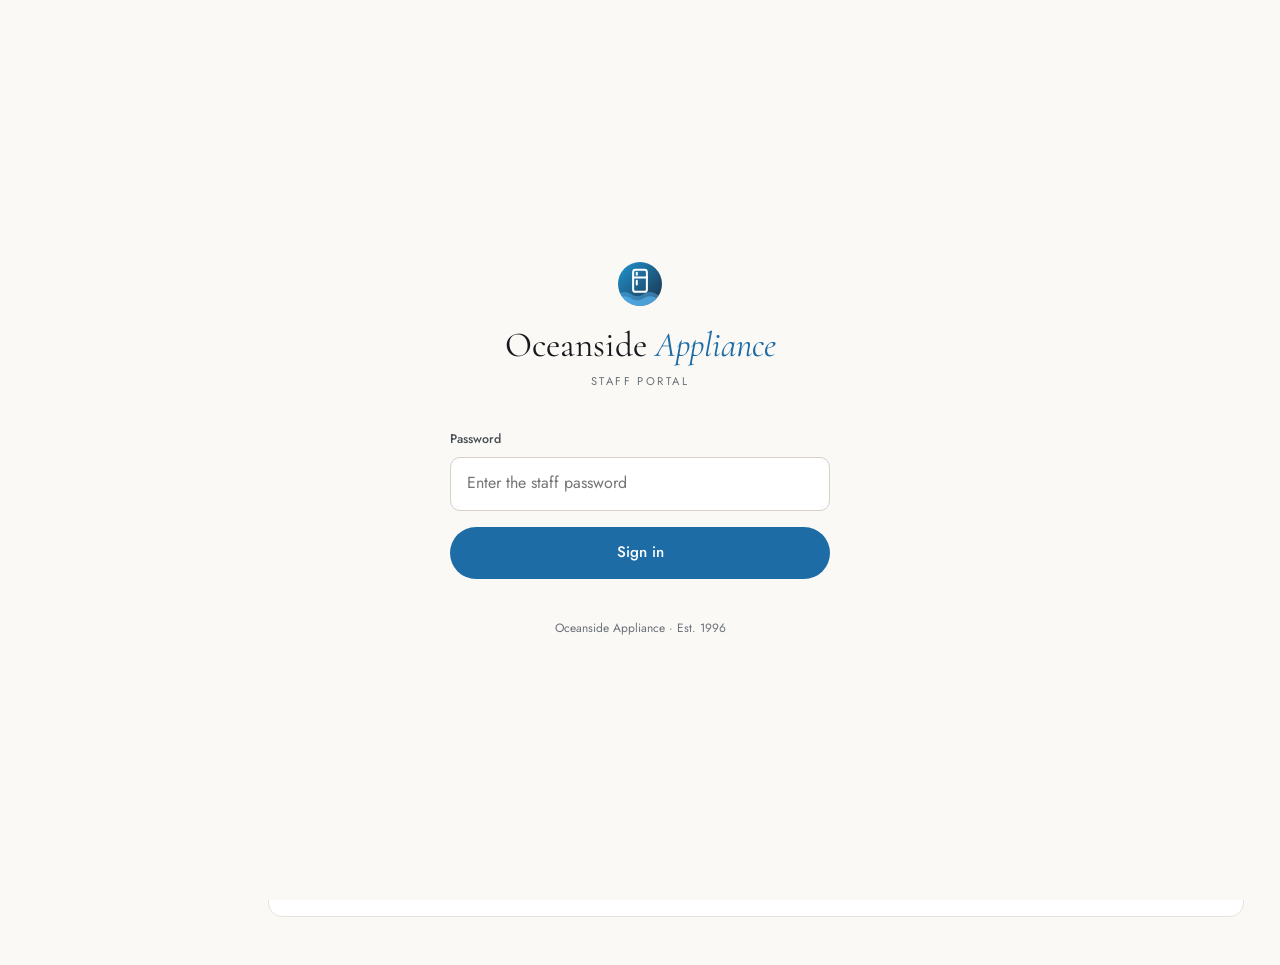
==== commit 71dc7221: "Bring back some ocean blue, as an accent on the website and staff portal - Website: main buttons (Sh" ====
--- a/staff-9k2x/index.html
+++ b/staff-9k2x/index.html
@@ -7,8 +7,8 @@
   <title>Staff — Oceanside Appliance</title>
   <meta name="theme-color" content="#faf9f6" />
   <link rel="stylesheet" href="https://fonts.googleapis.com/css2?family=Cormorant+Garamond:ital,wght@0,400;0,500;0,600;1,400&family=Jost:wght@400;500;600&display=swap" />
-  <link rel="stylesheet" href="base.css?v=29" />
-  <link rel="stylesheet" href="admin.css?v=29" />
+  <link rel="stylesheet" href="base.css?v=30" />
+  <link rel="stylesheet" href="admin.css?v=30" />
   <link rel="icon" type="image/svg+xml" href="../img/favicon.svg" />
 </head>
 <body class="admin-body">
@@ -383,9 +383,9 @@
 </div>
 
 <script src="../js/logo.js?v=3"></script>
-<script src="admin.js?v=29"></script>
-<script src="admin-tools.js?v=29"></script>
-<script src="bulk-import.js?v=29"></script>
+<script src="admin.js?v=30"></script>
+<script src="admin-tools.js?v=30"></script>
+<script src="bulk-import.js?v=30"></script>
 
   <!-- ── INVOICE MODAL ── -->
   <div id="invoiceOverlay" style="display:none;position:fixed;inset:0;background:rgba(0,0,0,.5);z-index:9999;align-items:center;justify-content:center;overflow-y:auto">
--- a/staff-9k2x/base.css
+++ b/staff-9k2x/base.css
@@ -14,8 +14,10 @@
   --ink:     #17191c;
   --ink-2:   #464b52;
   --ink-3:   #6a7077;
-  --accent:  #1f5068;
-  --accent-2:#2c6d8c;
+  --accent:  #1d6ca6;
+  --accent-2:#2a80bd;
+  --accent-deep: #155582;
+  --night:   #13283d;
   --warm:    #9a5b16;
   --ok:      #2f6f4f;
 
@@ -24,9 +26,9 @@
   --navy-deep:   #0f1113;
   --ocean:       var(--accent);
   --ocean-mid:   var(--accent-2);
-  --ocean-light: #8fb3c4;
-  --sky:         #eef3f4;
-  --sky-deep:    #c9d7dd;
+  --ocean-light: #8fbbe0;
+  --sky:         #eaf2f9;
+  --sky-deep:    #c4dbee;
   --white:       var(--surface);
   --off-white:   var(--paper);
   --gray-light:  var(--line);
@@ -55,7 +57,7 @@
 button { font: inherit; color: inherit; }
 a { color: var(--accent); text-underline-offset: .2em; }
 [hidden] { display: none !important; }
-::selection { background: var(--ink); color: var(--paper); }
+::selection { background: var(--accent); color: #fff; }
 :focus-visible { outline: 2px solid var(--accent); outline-offset: 2px; border-radius: 4px; }
 .ic { width: 1.1em; height: 1.1em; flex-shrink: 0; fill: none; stroke: currentColor; stroke-width: 1.6; stroke-linecap: round; stroke-linejoin: round; vertical-align: -0.18em; }
 .sr-only { position: absolute; width: 1px; height: 1px; padding: 0; margin: -1px; overflow: hidden; clip: rect(0,0,0,0); white-space: nowrap; border: 0; }
@@ -67,8 +69,8 @@
   padding: .75rem 1.4rem; border-radius: 99px; font-family: var(--font-body); font-size: .9rem; font-weight: 500;
   text-decoration: none; cursor: pointer; transition: background .2s, border-color .2s, color .2s;
 }
-.btn-primary { background: var(--ink); color: var(--paper); border: 1px solid var(--ink); }
-.btn-primary:hover { background: var(--accent); border-color: var(--accent); }
+.btn-primary { background: var(--accent); color: #fff; border: 1px solid var(--accent); }
+.btn-primary:hover { background: var(--accent-deep); border-color: var(--accent-deep); }
 .btn-primary:disabled { opacity: .5; cursor: not-allowed; }
 .btn-outline { background: transparent; color: var(--ink); border: 1px solid var(--line-2); }
 .btn-outline:hover { border-color: var(--ink); }
--- a/staff-9k2x/admin.css
+++ b/staff-9k2x/admin.css
@@ -16,7 +16,7 @@
 .sidebar-logo .nav-logo-icon { width: 34px; height: 34px; flex-shrink: 0; }
 .sidebar-logo .nav-logo-icon svg { width: 34px; height: 34px; }
 .sidebar-brand { white-space: nowrap; font-family: var(--font-display); font-size: 1.12rem; font-weight: 500; color: var(--ink); line-height: 1.1; }
-.sidebar-brand span { font-style: italic; color: var(--ink-2); font-weight: 400; }
+.sidebar-brand span { font-style: italic; color: var(--accent); font-weight: 400; }
 .sidebar-sub { font-size: .66rem; letter-spacing: .2em; text-transform: uppercase; color: var(--ink-3); margin-top: .2rem; }
 .sidebar-nav { flex: 1; padding: 0 .8rem; display: flex; flex-direction: column; gap: 1px; }
 .sidebar-link {
@@ -24,10 +24,10 @@
   color: var(--ink-2); text-decoration: none; font-size: .9rem; transition: background .2s, color .2s;
 }
 .sidebar-link:hover { background: var(--tint); color: var(--ink); }
-.sidebar-link.active { background: var(--ink); color: var(--paper); }
-.sidebar-link .nav-count { margin-left: auto; min-width: 20px; height: 20px; padding: 0 6px; border-radius: 99px; background: var(--tint); color: var(--ink); font-size: .7rem; font-weight: 600; display: inline-flex; align-items: center; justify-content: center; }
+.sidebar-link.active { background: var(--accent); color: #fff; }
+.sidebar-link .nav-count { margin-left: auto; min-width: 20px; height: 20px; padding: 0 6px; border-radius: 99px; background: var(--sky); color: var(--accent); font-size: .7rem; font-weight: 600; display: inline-flex; align-items: center; justify-content: center; }
 .sidebar-link .nav-count:empty { display: none; }
-.sidebar-link.active .nav-count { background: rgba(250,249,246,.18); color: var(--paper); }
+.sidebar-link.active .nav-count { background: rgba(255,255,255,.22); color: #fff; }
 .sidebar-divider { height: 1px; background: var(--line); margin: .75rem .75rem; }
 .sidebar-sheets-status { display: flex; align-items: center; gap: .55rem; margin: 0 .8rem; padding: .7rem .75rem; font-size: .76rem; color: var(--ink-3); border-radius: 8px; cursor: pointer; transition: background .2s, color .2s; }
 .sidebar-sheets-status:hover { background: var(--tint); color: var(--ink); }
@@ -78,8 +78,8 @@
 .card-sub { font-size: .8rem; color: var(--ink-3); margin-top: .15rem; }
 .card-btn { display: inline-flex; align-items: center; gap: .4rem; background: var(--surface); border: 1px solid var(--line-2); padding: .45rem .95rem; border-radius: 99px; font: inherit; font-size: .8rem; font-weight: 500; color: var(--ink); cursor: pointer; transition: border-color .2s, background .2s, color .2s; white-space: nowrap; text-decoration: none; }
 .card-btn:hover { border-color: var(--ink); }
-.card-btn.primary { background: var(--ink); color: var(--paper); border-color: var(--ink); }
-.card-btn.primary:hover { background: var(--accent); border-color: var(--accent); }
+.card-btn.primary { background: var(--accent); color: #fff; border-color: var(--accent); }
+.card-btn.primary:hover { background: var(--accent-deep); border-color: var(--accent-deep); }
 .link-more { font-size: .82rem; color: var(--ink-2); text-decoration: none; border: none; background: none; cursor: pointer; display: inline-flex; align-items: center; gap: .3rem; }
 .link-more:hover { color: var(--ink); text-decoration: underline; text-underline-offset: .25em; }
 
@@ -166,11 +166,12 @@
   .sidebar-nav { flex-direction: row; flex: 1; padding: 0; gap: .1rem; }
   .sidebar-link { flex: 1; flex-direction: column; gap: .2rem; padding: .45rem 0; margin: 0; border-radius: 10px; }
   .sidebar-link.active { background: none; color: var(--ink); }
-  .sidebar-link.active .sidebar-icon { background: var(--ink); color: var(--paper); border-radius: 99px; }
+  .sidebar-link.active { color: var(--accent); }
+  .sidebar-link.active .sidebar-icon { background: var(--accent); color: #fff; border-radius: 99px; }
   .sidebar-icon { width: 44px; height: 28px; align-items: center; }
   .sidebar-label { display: block; font-size: .64rem; letter-spacing: .02em; }
   .sidebar-link .nav-count { display: inline-flex; position: absolute; top: 0; left: calc(50% + 8px); min-width: 17px; height: 17px; font-size: .6rem; background: var(--ink); color: var(--paper); }
-  .sidebar-link.active .nav-count { background: var(--accent); }
+  .sidebar-link.active .nav-count { background: var(--night); }
   .sidebar-sheets-status { margin: 0; padding: .5rem; flex-shrink: 0; }
   .admin-main { margin-left: 0; padding-bottom: calc(70px + env(safe-area-inset-bottom)); }
   .admin-topbar { padding: .75rem 1rem; }
@@ -239,7 +240,7 @@
 .seg-tabs { display: flex; gap: .25rem; border-bottom: 1px solid var(--line); margin: 1.5rem 0 .75rem; }
 .seg-tabs button { border: none; background: none; padding: .6rem .8rem; border-bottom: 2px solid transparent; margin-bottom: -1px; font: inherit; font-size: .88rem; color: var(--ink-3); cursor: pointer; }
 .seg-tabs button:hover { color: var(--ink); }
-.seg-tabs button.active { color: var(--ink); font-weight: 500; border-bottom-color: var(--ink); }
+.seg-tabs button.active { color: var(--ink); font-weight: 500; border-bottom-color: var(--accent); }
 
 /* Modals */
 .am-overlay { position: fixed; inset: 0; z-index: 6000; background: rgba(23,25,28,.5); backdrop-filter: blur(4px); display: flex; align-items: center; justify-content: center; padding: 1rem; opacity: 0; transition: opacity .2s; }
@@ -263,7 +264,7 @@
 .af input, .af select, .af textarea, .ls-field, .link-add input, .pay-row input {
   width: 100%; padding: .6rem .75rem; border: 1.5px solid var(--gray-light); border-radius: 8px; font: inherit; font-size: .9rem; color: var(--navy); background: var(--white); outline: none;
 }
-.af input:focus, .af select:focus, .af textarea:focus, .ls-field:focus { border-color: var(--ocean); box-shadow: 0 0 0 3px rgba(31,80,104,.1); }
+.af input:focus, .af select:focus, .af textarea:focus, .ls-field:focus { border-color: var(--ocean); box-shadow: 0 0 0 3px rgba(29,108,166,.1); }
 .af textarea, .ls-field { resize: vertical; line-height: 1.5; }
 .link-btn { border: none; background: none; color: var(--ocean); font: inherit; font-size: .75rem; font-weight: 600; cursor: pointer; display: inline-flex; align-items: center; gap: .25rem; text-transform: none; letter-spacing: 0; }
 
@@ -333,7 +334,7 @@
 .toggle span::after { content: ''; position: absolute; top: 2px; left: 2px; width: 16px; height: 16px; border-radius: 50%; background: #fff; box-shadow: 0 1px 3px rgba(0,0,0,.2); transition: transform .2s; }
 .toggle input:checked + span { background: var(--ocean); }
 .toggle input:checked + span::after { transform: translateX(16px); }
-.toggle input:focus-visible + span { outline: 3px solid rgba(31,80,104,.4); }
+.toggle input:focus-visible + span { outline: 3px solid rgba(29,108,166,.4); }
 .tip { display: flex; gap: .5rem; align-items: flex-start; font-size: .82rem; color: var(--gray-dark); background: var(--sky); border-radius: 10px; padding: .75rem .9rem; }
 .tip .ic { color: var(--ocean); margin-top: .1em; }
 
@@ -369,16 +370,16 @@
 .admin-body .toast.show { transform: none; }
 
 /* ── AI features ── */
-.ai-btn { display: inline-flex; align-items: center; justify-content: center; gap: .45rem; padding: .65rem .9rem; border-radius: 10px; border: 1.5px solid #c9d7dd; background: linear-gradient(135deg, #eef3f4, #eef3f4); color: #1f5068; font: inherit; font-weight: 600; font-size: .85rem; cursor: pointer; transition: border-color .2s, transform .2s; }
-.ai-btn:hover:not(:disabled) { border-color: #2c6d8c; transform: translateY(-1px); }
+.ai-btn { display: inline-flex; align-items: center; justify-content: center; gap: .45rem; padding: .65rem .9rem; border-radius: 10px; border: 1.5px solid #c4dbee; background: linear-gradient(135deg, #eaf2f9, #eaf2f9); color: #1d6ca6; font: inherit; font-weight: 600; font-size: .85rem; cursor: pointer; transition: border-color .2s, transform .2s; }
+.ai-btn:hover:not(:disabled) { border-color: #2a80bd; transform: translateY(-1px); }
 .ai-btn:disabled { opacity: .75; cursor: progress; }
 .ai-btn.busy .ic { animation: amspin 1.2s linear infinite; }
-.card-btn.ai { color: #1f5068; border-color: #c9d7dd; background: #eef3f4; }
-.ai-note { display: flex; gap: .45rem; font-size: .8rem; color: #1f5068; background: #eef3f4; border-radius: 8px; padding: .6rem .7rem; line-height: 1.45; }
-.ai-note .ic { color: #2c6d8c; flex-shrink: 0; margin-top: .1em; }
-.af .ai-filled { border-color: #b9ccd4 !important; background: #f3f6f6 !important; }
-.ai-panel { border: 1.5px solid #d8e3e7; background: linear-gradient(180deg, #f6f8f8, #fff); border-radius: 12px; padding: .9rem 1rem; display: flex; flex-direction: column; gap: .55rem; font-size: .88rem; color: var(--navy); }
-.ai-panel .ic { color: #2c6d8c; }
+.card-btn.ai { color: #1d6ca6; border-color: #c4dbee; background: #eaf2f9; }
+.ai-note { display: flex; gap: .45rem; font-size: .8rem; color: #1d6ca6; background: #eaf2f9; border-radius: 8px; padding: .6rem .7rem; line-height: 1.45; }
+.ai-note .ic { color: #2a80bd; flex-shrink: 0; margin-top: .1em; }
+.af .ai-filled { border-color: #a9c9e6 !important; background: #f3f8fc !important; }
+.ai-panel { border: 1.5px solid #d6e6f4; background: linear-gradient(180deg, #f5f9fc, #fff); border-radius: 12px; padding: .9rem 1rem; display: flex; flex-direction: column; gap: .55rem; font-size: .88rem; color: var(--navy); }
+.ai-panel .ic { color: #2a80bd; }
 .ai-empty { display: flex; justify-content: space-between; align-items: center; gap: 1rem; flex-wrap: wrap; }
 .ai-empty > div:first-child { display: flex; align-items: center; gap: .45rem; flex-wrap: wrap; }
 .ai-empty > div:first-child span { width: 100%; color: var(--gray-mid); font-size: .8rem; }
@@ -393,15 +394,15 @@
 .ai-list small { color: var(--gray-mid); }
 .lk { flex-shrink: 0; font-size: .64rem; font-weight: 700; text-transform: uppercase; padding: .15rem .4rem; border-radius: 4px; margin-top: .15rem; background: var(--gray-light); color: var(--gray-dark); }
 .lk.high { background: rgba(39,174,96,.15); color: #2f6f4f; }
-.lk.medium { background: rgba(31,80,104,.12); color: #1f5068; }
-.ai-q li::before { content: '•'; color: #2c6d8c; margin-right: .45rem; }
+.lk.medium { background: rgba(29,108,166,.12); color: #1d6ca6; }
+.ai-q li::before { content: '•'; color: #2a80bd; margin-right: .45rem; }
 .ai-chips { display: flex; flex-wrap: wrap; gap: .35rem; }
 .ai-chips span { background: var(--off-white); border: 1px solid var(--gray-light); border-radius: 999px; padding: .2rem .6rem; font-size: .8rem; }
-.ai-sms { background: #eef3f4; border-radius: 14px 14px 14px 4px; padding: .7rem .85rem; line-height: 1.5; white-space: pre-wrap; }
+.ai-sms { background: #eaf2f9; border-radius: 14px 14px 14px 4px; padding: .7rem .85rem; line-height: 1.5; white-space: pre-wrap; }
 .urg-tag { display: inline-block; padding: .1rem .5rem; border-radius: 99px; font-size: .68rem; font-weight: 600; white-space: nowrap; }
 
 /* ── Pricing agent / briefing ── */
-.price-agent { border: 1px dashed #c9d7dd; border-radius: 12px; padding: .75rem; gap: .5rem; background: #f6f8f8; }
+.price-agent { border: 1px dashed #c4dbee; border-radius: 12px; padding: .75rem; gap: .5rem; background: #f5f9fc; }
 .price-agent .ai-btn { align-self: flex-start; }
 .price-card { display: flex; flex-direction: column; gap: .55rem; margin-top: .25rem; }
 .price-top { display: grid; grid-template-columns: 1fr 1fr; gap: .75rem; }
@@ -424,18 +425,18 @@
 .draft-tag { display: inline-block; margin-left: .35rem; padding: .05rem .4rem; border-radius: 4px; font-size: .64rem; font-weight: 700; text-transform: uppercase; letter-spacing: .04em; background: #fff4e0; color: #9a5b16; vertical-align: 1px; }
 .show-toggle { background: var(--off-white); border-radius: 8px; padding: .55rem .7rem; }
 .bi-pick { text-align: center; padding: 2rem 1rem; display: flex; flex-direction: column; align-items: center; gap: .75rem; }
-.bi-pick > .ic { width: 48px; height: 48px; color: #2c6d8c; }
+.bi-pick > .ic { width: 48px; height: 48px; color: #2a80bd; }
 .bi-pick h3 { font: 600 1.4rem var(--font-display); color: var(--navy); }
 .bi-pick p { max-width: 520px; color: var(--gray-dark); font-size: .9rem; }
-.bi-progress { display: flex; gap: .9rem; align-items: center; padding: 1rem; background: #eef3f4; border-radius: 12px; }
-.bi-progress .spin, .mini-spin { width: 22px; height: 22px; border: 2.5px solid #c9d7dd; border-top-color: #2c6d8c; border-radius: 50%; animation: amspin .8s linear infinite; flex-shrink: 0; }
+.bi-progress { display: flex; gap: .9rem; align-items: center; padding: 1rem; background: #eaf2f9; border-radius: 12px; }
+.bi-progress .spin, .mini-spin { width: 22px; height: 22px; border: 2.5px solid #c4dbee; border-top-color: #2a80bd; border-radius: 50%; animation: amspin .8s linear infinite; flex-shrink: 0; }
 .mini-spin { width: 12px; height: 12px; border-width: 2px; display: inline-block; vertical-align: -1px; margin-right: .3rem; }
 .bi-strip { display: flex; flex-wrap: wrap; gap: 4px; }
 .bi-strip img { width: 56px; height: 56px; object-fit: cover; border-radius: 6px; }
 .bi-ph { width: 56px; height: 56px; border-radius: 6px; background: var(--gray-light); animation: biPulse 1.2s ease-in-out infinite; }
 @keyframes biPulse { 50% { opacity: .5; } }
-.bi-summary { display: flex; gap: .5rem; font-size: .88rem; color: #1f5068; background: #eef3f4; border-radius: 10px; padding: .7rem .85rem; line-height: 1.5; }
-.bi-summary .ic { color: #2c6d8c; flex-shrink: 0; margin-top: .15em; }
+.bi-summary { display: flex; gap: .5rem; font-size: .88rem; color: #1d6ca6; background: #eaf2f9; border-radius: 10px; padding: .7rem .85rem; line-height: 1.5; }
+.bi-summary .ic { color: #2a80bd; flex-shrink: 0; margin-top: .15em; }
 #biGroups { display: flex; flex-direction: column; gap: .9rem; }
 .bi-card { border: 1px solid var(--gray-light); border-radius: 14px; padding: .9rem 1rem; display: flex; flex-direction: column; gap: .7rem; background: var(--white); }
 .bi-card.removed { background: var(--off-white); border-style: dashed; padding: .6rem 1rem; }
@@ -446,11 +447,11 @@
 .link-btn.danger { color: var(--danger); }
 .bi-photos { display: flex; gap: .5rem; overflow-x: auto; padding-bottom: .25rem; }
 .bi-photo { position: relative; flex: 0 0 120px; height: 120px; border-radius: 10px; overflow: hidden; background: var(--sky); border: 2px solid transparent; }
-.bi-photo.label { border-color: #b9ccd4; }
+.bi-photo.label { border-color: #a9c9e6; }
 .bi-photo.failed { opacity: .35; }
 .bi-photo img { width: 100%; height: 100%; object-fit: cover; }
 .bi-photo .cover, .bi-photo .lbl { position: absolute; top: 4px; left: 4px; background: var(--navy); color: #fff; font-size: .58rem; font-weight: 700; padding: .1rem .35rem; border-radius: 4px; text-transform: uppercase; }
-.bi-photo .lbl { left: auto; right: 4px; background: #2c6d8c; }
+.bi-photo .lbl { left: auto; right: 4px; background: #2a80bd; }
 .bi-photo .up { position: absolute; inset: 0; display: flex; align-items: center; justify-content: center; background: rgba(255,255,255,.45); }
 .bi-photo .tile-actions button { font-size: .8rem; }
 .bi-fields { display: grid; grid-template-columns: 2fr 1fr 1fr 1fr 1fr .8fr .6fr; gap: .6rem; }
@@ -468,15 +469,15 @@
 .find-grid { display: grid; grid-template-columns: repeat(3, 1fr); gap: .45rem; }
 .find-tile { position: relative; aspect-ratio: 1; border: 2px solid var(--gray-light); border-radius: 10px; overflow: hidden; background: #fff; padding: 0; cursor: pointer; }
 .find-tile img { width: 100%; height: 100%; object-fit: contain; }
-.find-tile.on { border-color: #2c6d8c; box-shadow: 0 0 0 3px rgba(31,80,104,.18); }
+.find-tile.on { border-color: #2a80bd; box-shadow: 0 0 0 3px rgba(29,108,166,.18); }
 .find-src { position: absolute; left: 3px; top: 3px; background: rgba(23,25,28,.85); color: #fff; font-size: .56rem; padding: .05rem .3rem; border-radius: 4px; max-width: 94%; overflow: hidden; text-overflow: ellipsis; white-space: nowrap; }
 .find-verdict { position: absolute; left: 3px; bottom: 3px; background: rgba(255,255,255,.95); font-size: .58rem; font-weight: 700; padding: .05rem .3rem; border-radius: 4px; color: #2f6f4f; }
-.find-verdict.likely { color: #1f5068; } .find-verdict.unsure { color: #9a5b16; }
-.find-check { position: absolute; right: 4px; top: 4px; width: 20px; height: 20px; border-radius: 50%; background: #2c6d8c; color: #fff; display: none; align-items: center; justify-content: center; }
+.find-verdict.likely { color: #1d6ca6; } .find-verdict.unsure { color: #9a5b16; }
+.find-check { position: absolute; right: 4px; top: 4px; width: 20px; height: 20px; border-radius: 50%; background: #2a80bd; color: #fff; display: none; align-items: center; justify-content: center; }
 .find-check .ic { width: 12px; height: 12px; color: #fff; }
 .find-tile.on .find-check { display: flex; }
 .find-actions { display: flex; justify-content: space-between; align-items: center; gap: .5rem; margin-top: .45rem; flex-wrap: wrap; }
-.draft-tag.img { background: #eef3f4; color: #1f5068; }
+.draft-tag.img { background: #eaf2f9; color: #1d6ca6; }
 .af.check input[type="checkbox"], .check-line input[type="checkbox"] { width: auto; flex: 0 0 auto; margin: 0; accent-color: var(--ocean); }
 .af.check { justify-content: flex-start; flex-wrap: wrap; }
 .pe-sec > .af-label { flex-wrap: wrap; }
@@ -500,8 +501,8 @@
 .inv-tab { flex-shrink: 0; display: inline-flex; align-items: center; gap: .45rem; padding: .6rem .8rem; border: none; background: none; border-bottom: 2px solid transparent; margin-bottom: -1px; font: inherit; font-size: .85rem; font-weight: 500; color: var(--gray-mid); cursor: pointer; white-space: nowrap; }
 .inv-tab span { font-size: .7rem; font-weight: 600; padding: .05rem .45rem; border-radius: 99px; background: var(--off-white, #f1efea); color: var(--gray-mid); }
 .inv-tab:hover { color: var(--navy); }
-.inv-tab.on { color: var(--navy); font-weight: 600; border-bottom-color: var(--navy); }
-.inv-tab.on span { background: var(--navy); color: #fff; }
+.inv-tab.on { color: var(--ink); font-weight: 600; border-bottom-color: var(--accent); }
+.inv-tab.on span { background: var(--accent); color: #fff; }
 .inv-tab.warn span { background: #fff1d6; color: #9a6400; }
 .inv-tab.warn.on span { background: #9a5b16; color: #fff; }
 
@@ -516,10 +517,10 @@
 .inv-select select { appearance: none; -webkit-appearance: none; font: inherit; font-size: .82rem; color: var(--gray-dark); padding: .55rem 1.9rem .55rem .75rem; border: 1px solid var(--gray-light); border-radius: 10px; cursor: pointer; max-width: 200px;
   background: var(--white) url("data:image/svg+xml,%3Csvg xmlns='http://www.w3.org/2000/svg' width='10' height='6'%3E%3Cpath d='M1 1l4 4 4-4' fill='none' stroke='%237a8a9a' stroke-width='1.5'/%3E%3C/svg%3E") no-repeat right .7rem center; }
 .inv-select select:hover { border-color: var(--gray-mid); }
-.inv-select.on select { border-color: var(--navy); color: var(--navy); font-weight: 600; background-color: var(--sky); }
+.inv-select.on select { border-color: var(--accent); color: var(--accent); font-weight: 600; background-color: var(--sky); }
 .inv-select.sort select { color: var(--gray-mid); }
 .inv-clear { font-size: .8rem; }
-.inv-count { display: inline-flex; align-items: center; justify-content: center; min-width: 18px; height: 18px; padding: 0 5px; border-radius: 99px; background: var(--navy); color: #fff; font-size: .68rem; font-weight: 700; }
+.inv-count { display: inline-flex; align-items: center; justify-content: center; min-width: 18px; height: 18px; padding: 0 5px; border-radius: 99px; background: var(--accent); color: #fff; font-size: .68rem; font-weight: 700; }
 .inv-count[hidden] { display: none; }
 
 .inv-table .inv-name { all: unset; cursor: pointer; font-weight: 600; color: var(--navy); line-height: 1.35; }
@@ -528,17 +529,17 @@
 .inv-flags { display: flex; gap: .3rem; flex-wrap: wrap; margin-top: .35rem; }
 .inv-flag { font-size: .66rem; font-weight: 600; padding: .1rem .45rem; border-radius: 99px; border: 1px solid #f0d9a8; color: #8a5a00; background: #fffaf0; white-space: nowrap; cursor: help; }
 .inv-flag.draft { border-color: var(--gray-light); color: var(--gray-dark); background: var(--off-white, #f1efea); }
-.inv-flag.busy { border-color: #c9d7dd; color: #1f5068; background: #eef3f4; font-style: italic; }
+.inv-flag.busy { border-color: #c4dbee; color: #1d6ca6; background: #eaf2f9; font-style: italic; }
 .inv-table .c-loc { color: var(--gray-dark); font-size: .85rem; }
 .inv-table .muted { color: var(--gray-light); }
 .group-row td { padding: 1rem .75rem .45rem !important; font-size: .72rem; font-weight: 700; letter-spacing: .08em; text-transform: uppercase; color: var(--navy); border-bottom: 1px solid var(--navy) !important; background: none !important; }
 .group-row td span { color: var(--gray-mid); font-weight: 600; margin-left: .35rem; }
 
-.inv-savebar { position: sticky; bottom: 1rem; z-index: 40; display: flex; align-items: center; gap: .6rem; margin: .75rem auto 0; width: max-content; max-width: 100%; padding: .55rem .6rem .55rem 1.1rem; background: var(--navy); color: #fff; border-radius: 99px; box-shadow: 0 10px 30px rgba(23,25,28,.25); font-size: .85rem; font-weight: 500; }
+.inv-savebar { position: sticky; bottom: 1rem; z-index: 40; display: flex; align-items: center; gap: .6rem; margin: .75rem auto 0; width: max-content; max-width: 100%; padding: .55rem .6rem .55rem 1.1rem; background: var(--night); color: #fff; border-radius: 99px; box-shadow: 0 10px 30px rgba(19,40,61,.3); font-size: .85rem; font-weight: 500; }
 .inv-savebar[hidden] { display: none; }
 .inv-savebar [data-count] { margin-right: .4rem; }
 .inv-savebar .card-btn { background: transparent; color: #fff; border-color: rgba(255,255,255,.35); border-radius: 99px; }
-.inv-savebar .card-btn.primary { background: #fff; color: var(--navy); border-color: #fff; }
+.inv-savebar .card-btn.primary { background: #fff; color: var(--night); border-color: #fff; }
 
 @media (max-width: 760px) {
   .inv-filter-btn { display: inline-flex; padding: .6rem .75rem; }
@@ -588,7 +589,7 @@
 
 /* ── Follow-ups card ── */
 .fu-card { margin-bottom: 0; }
-.fu-count { display: inline-flex; align-items: center; justify-content: center; min-width: 1.4rem; height: 1.4rem; padding: 0 .4rem; margin-left: .35rem; border-radius: 99px; background: var(--ink); color: var(--paper); font: 600 .72rem var(--font-body); vertical-align: 4px; }
+.fu-count { display: inline-flex; align-items: center; justify-content: center; min-width: 1.4rem; height: 1.4rem; padding: 0 .4rem; margin-left: .35rem; border-radius: 99px; background: var(--accent); color: #fff; font: 600 .72rem var(--font-body); vertical-align: 4px; }
 .fu-count:empty { display: none; }
 .fu-empty { display: flex; gap: .5rem; align-items: flex-start; color: var(--gray-mid); font-size: .85rem; line-height: 1.5; }
 .fu-empty .ic { color: var(--success); flex-shrink: 0; margin-top: .15em; }
@@ -611,13 +612,13 @@
 }
 
 /* ── Saved price research ── */
-.range-box { display: grid; grid-template-columns: repeat(3, 1fr); gap: .25rem .75rem; padding: .7rem .85rem; border: 1px dashed #b9ccd4; border-radius: 10px; background: #f3f6f6; }
+.range-box { display: grid; grid-template-columns: repeat(3, 1fr); gap: .25rem .75rem; padding: .7rem .85rem; border: 1px dashed #a9c9e6; border-radius: 10px; background: #f3f8fc; }
 .range-box .af-label { display: block; margin-bottom: .1rem; }
 .range-box strong { font-size: .98rem; color: var(--navy); }
 .range-box .range-meta { grid-column: 1 / -1; font-size: .72rem; color: var(--gray-mid); }
 .bi-card .range-box { margin-top: .6rem; }
-.inv-range { margin-top: .2rem; font-size: .7rem; color: #1f5068; white-space: nowrap; }
-.draft-tag.busy { background: #eef3f4; color: #1f5068; }
+.inv-range { margin-top: .2rem; font-size: .7rem; color: #1d6ca6; white-space: nowrap; }
+.draft-tag.busy { background: #eaf2f9; color: #1d6ca6; }
 .bi-loc-all { display: block; margin: .75rem 0 1rem; max-width: 420px; }
 .bi-loc-all input { width: 100%; }
 .bi-fields .bi-loc { grid-column: span 2; }
@@ -629,7 +630,7 @@
 }
 .range-box.empty { display: block; border-style: dashed; border-color: var(--gray-light); background: var(--off-white); color: var(--gray-mid); font-size: .8rem; }
 .range-box.empty .mini-spin { vertical-align: -2px; margin-right: .3rem; }
-.inv-range.busy { color: #2c6d8c; font-style: italic; }
+.inv-range.busy { color: #2a80bd; font-style: italic; }
 .inv-range.none { color: var(--gray-mid); }
 .web-manual { display: flex; gap: .5rem; flex-wrap: wrap; }
 .web-manual .card-btn { flex: 1 1 auto; justify-content: center; padding: .55rem .7rem; }
@@ -664,15 +665,15 @@
 .login-card { width: 100%; max-width: 380px; text-align: center; }
 .login-logo { margin: 0 auto 1.25rem; }
 .login-brand { font-family: var(--font-display); font-size: 2.2rem; font-weight: 400; color: var(--ink); line-height: 1.1; }
-.login-brand span { font-style: italic; color: var(--ink-2); }
+.login-brand span { font-style: italic; color: var(--accent); }
 .login-sub { font-size: .7rem; letter-spacing: .22em; text-transform: uppercase; color: var(--ink-3); margin: .5rem 0 2.5rem; }
 .login-label { display: block; text-align: left; font-size: .78rem; font-weight: 500; color: var(--ink-2); margin-bottom: .45rem; }
 .login-input { width: 100%; padding: .85rem 1rem; border: 1px solid var(--line-2); border-radius: var(--radius); background: var(--surface); font: inherit; font-size: 1rem; color: var(--ink); outline: none; transition: border-color .2s; }
 .login-input:focus { border-color: var(--ink); }
 .login-input.error { border-color: var(--danger); }
 .login-error { color: var(--danger); font-size: .82rem; margin-top: .6rem; text-align: left; }
-.login-btn { width: 100%; margin-top: 1rem; padding: .9rem; border: none; border-radius: 99px; background: var(--ink); color: var(--paper); font: inherit; font-size: .95rem; font-weight: 500; cursor: pointer; transition: background .2s; }
-.login-btn:hover { background: var(--accent); }
+.login-btn { width: 100%; margin-top: 1rem; padding: .9rem; border: none; border-radius: 99px; background: var(--accent); color: #fff; font: inherit; font-size: .95rem; font-weight: 500; cursor: pointer; transition: background .2s; }
+.login-btn:hover { background: var(--accent-deep); }
 .login-foot { margin-top: 2.5rem; font-size: .75rem; color: var(--ink-3); }
 
 /* ── Small pieces ── */
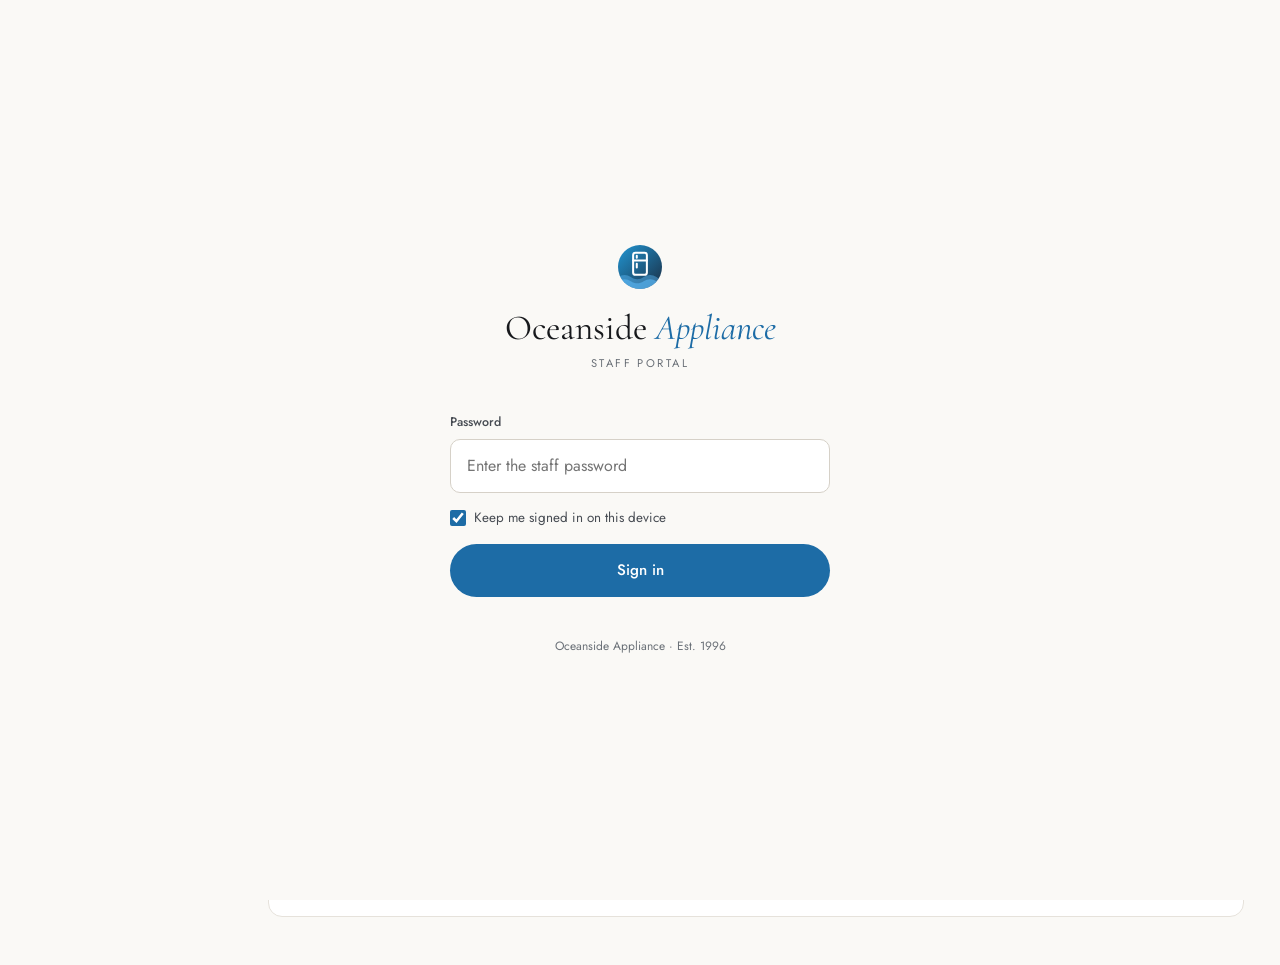
==== commit c2a69853: "Staff panel installs like an app; 'Save all photos' for marketplace listings - Add to Home Screen: w" ====
--- a/staff-9k2x/index.html
+++ b/staff-9k2x/index.html
@@ -3,12 +3,19 @@
 <head>
   <meta charset="UTF-8" />
   <meta name="robots" content="noindex, nofollow, noarchive" />
-  <meta name="viewport" content="width=device-width, initial-scale=1.0" />
+  <meta name="viewport" content="width=device-width, initial-scale=1.0, viewport-fit=cover" />
+  <!-- Installable: Safari → Share → Add to Home Screen opens it full screen like an app -->
+  <link rel="manifest" href="manifest.webmanifest" />
+  <link rel="apple-touch-icon" href="icons/apple-touch-icon.png" />
+  <meta name="apple-mobile-web-app-capable" content="yes" />
+  <meta name="mobile-web-app-capable" content="yes" />
+  <meta name="apple-mobile-web-app-status-bar-style" content="default" />
+  <meta name="apple-mobile-web-app-title" content="OA Staff" />
   <title>Staff — Oceanside Appliance</title>
   <meta name="theme-color" content="#faf9f6" />
   <link rel="stylesheet" href="https://fonts.googleapis.com/css2?family=Cormorant+Garamond:ital,wght@0,400;0,500;0,600;1,400&family=Jost:wght@400;500;600&display=swap" />
-  <link rel="stylesheet" href="base.css?v=30" />
-  <link rel="stylesheet" href="admin.css?v=30" />
+  <link rel="stylesheet" href="base.css?v=32" />
+  <link rel="stylesheet" href="admin.css?v=32" />
   <link rel="icon" type="image/svg+xml" href="../img/favicon.svg" />
 </head>
 <body class="admin-body">
@@ -24,6 +31,7 @@
     <input type="password" id="adminPasswordInput" class="login-input" placeholder="Enter the staff password" autocomplete="current-password"
       onkeydown="if(event.key==='Enter')checkAdminPassword()" />
     <div id="adminLoginError" class="login-error" style="display:none;">Incorrect password. Please try again.</div>
+    <label class="login-remember"><input type="checkbox" id="adminRemember" checked /> Keep me signed in on this device</label>
     <button type="button" class="login-btn" onclick="checkAdminPassword()">Sign in</button>
     <div class="login-foot">Oceanside Appliance · Est. 1996</div>
   </div>
@@ -40,8 +48,9 @@
     const buf = await crypto.subtle.digest('SHA-256', new TextEncoder().encode(input));
     const hash = Array.from(new Uint8Array(buf)).map(b=>b.toString(16).padStart(2,'0')).join('');
     if (hash === ADMIN_PASSWORD_HASH) {
-      // Store session so they don't have to log in every time
+      // This visit only, or remembered on this device (handy once it's on the home screen)
       sessionStorage.setItem('oa_admin_auth', 'true');
+      try { if (document.getElementById('adminRemember').checked) localStorage.setItem('oa_admin_remember', 'true'); } catch {}
       document.getElementById('adminLoginScreen').style.display = 'none';
     } else {
       error.style.display = 'block';
@@ -52,8 +61,17 @@
     }
   }
 
-  // Check if already authenticated this session
-  if (sessionStorage.getItem('oa_admin_auth') === 'true') {
+  function signOutStaff() {
+    if (!confirm('Sign out of the staff panel on this device?')) return;
+    sessionStorage.removeItem('oa_admin_auth');
+    try { localStorage.removeItem('oa_admin_remember'); } catch {}
+    location.reload();
+  }
+
+  // Already signed in this visit, or remembered on this device
+  let rememberedStaff = false;
+  try { rememberedStaff = localStorage.getItem('oa_admin_remember') === 'true'; } catch {}
+  if (sessionStorage.getItem('oa_admin_auth') === 'true' || rememberedStaff) {
     document.getElementById('adminLoginScreen').style.display = 'none';
   }
 </script>
@@ -107,6 +125,7 @@
       <div class="admin-topbar-right">
         <div style="display:flex;gap:.5rem">
           <button class="btn-sync ghost" onclick="sendBriefingNow(this)" title="Email yourself today's briefing now"><svg class="ic"><use href="../img/icons.svg#i-mail"/></svg> <span class="hide-sm">Send today's briefing</span></button>
+          <button class="btn-sync ghost" onclick="openSheetsModal()" title="Settings — Google Sheets, install on your phone, sign out" aria-label="Settings"><svg class="ic"><use href="../img/icons.svg#i-sliders"/></svg></button>
           <button class="btn-sync" id="syncBtn" onclick="pullFromSheets()"><svg class="ic"><use href="../img/icons.svg#i-refresh"/></svg> Refresh</button>
         </div>
       </div>
@@ -359,33 +378,39 @@
   </main>
 </div>
 
-<!-- Sheets Config Modal -->
+<!-- Settings: Google Sheets connection, install on phone, sign out -->
 <div class="modal-overlay" id="sheetsModal" style="display:none;opacity:1;visibility:visible;pointer-events:all">
-  <div class="modal" style="max-width:480px">
+  <div class="modal settings-modal">
     <div class="modal-header">
-      <div class="modal-name" style="font-size:1.3rem">Connect Google Sheets</div>
-      <button class="modal-close" onclick="document.getElementById('sheetsModal').style.display='none'">✕</button>
+      <div class="modal-name">Settings</div>
+      <button class="modal-close" onclick="document.getElementById('sheetsModal').style.display='none'" aria-label="Close">✕</button>
     </div>
     <div class="modal-body">
-      <p style="font-size:.85rem;color:var(--gray-mid);margin-bottom:1.5rem">Google Sheets holds all orders, repair requests and inventory. Paste your Apps Script URL and the staff key (from running <code>setupAdminKey()</code> in Apps Script). They're saved in this browser only.</p>
+      <div class="settings-h">Google Sheets</div>
+      <p class="settings-p">Orders, repair requests and inventory live in Google Sheets. Paste the Apps Script URL and the staff key (from running <code>setupAdminKey()</code> in Apps Script). They're saved on this device only.</p>
       <div class="form-group">
-        <label>Apps Script URL</label>
-        <input type="url" id="sheetsUrlInput" placeholder="https://script.google.com/macros/s/..." style="width:100%" />
+        <label for="sheetsUrlInput">Apps Script URL</label>
+        <input type="url" id="sheetsUrlInput" placeholder="https://script.google.com/macros/s/..." />
       </div>
       <div class="form-group">
-        <label>Staff Key</label>
-        <input type="password" id="sheetsKeyInput" placeholder="oa-…" autocomplete="off" style="width:100%" />
-      </div>
-      <button class="btn-primary" style="width:100%" onclick="saveSheetUrl()">Save & Connect</button>
-      <p style="font-size:.75rem;color:var(--gray-mid);margin-top:1rem;text-align:center">Setup steps are in the project README → “Google Sheets setup”.</p>
+        <label for="sheetsKeyInput">Staff key</label>
+        <input type="password" id="sheetsKeyInput" placeholder="oa-…" autocomplete="off" />
+      </div>
+      <button class="btn-primary" style="width:100%" onclick="saveSheetUrl()">Save &amp; connect</button>
+
+      <div class="settings-h">Use it like an app</div>
+      <p class="settings-p" id="installTip">On your iPhone, open this page in <strong>Safari</strong>, tap <strong>Share</strong> → <strong>Add to Home Screen</strong>. It opens full screen with its own icon. On Android (Chrome): <strong>⋮</strong> → <strong>Add to Home screen</strong>.</p>
+
+      <div class="settings-h">This device</div>
+      <button class="btn-outline" style="width:100%" onclick="signOutStaff()">Sign out</button>
     </div>
   </div>
 </div>
 
 <script src="../js/logo.js?v=3"></script>
-<script src="admin.js?v=30"></script>
-<script src="admin-tools.js?v=30"></script>
-<script src="bulk-import.js?v=30"></script>
+<script src="admin.js?v=32"></script>
+<script src="admin-tools.js?v=32"></script>
+<script src="bulk-import.js?v=32"></script>
 
   <!-- ── INVOICE MODAL ── -->
   <div id="invoiceOverlay" style="display:none;position:fixed;inset:0;background:rgba(0,0,0,.5);z-index:9999;align-items:center;justify-content:center;overflow-y:auto">
--- a/staff-9k2x/admin.css
+++ b/staff-9k2x/admin.css
@@ -688,3 +688,26 @@
   .page-actions > .card-btn.primary { flex: 1; justify-content: center; padding: .65rem; }
   .todo-n { font-size: 1.6rem; min-width: 1.8rem; }
 }
+
+/* ── Settings window + sign-in "remember me" ── */
+.settings-modal { max-width: 480px; }
+.settings-h { font-size: .7rem; letter-spacing: .18em; text-transform: uppercase; color: var(--accent); margin: 1.6rem 0 .5rem; }
+.settings-h:first-child { margin-top: 0; }
+.settings-p { font-size: .86rem; color: var(--ink-2); margin-bottom: 1rem; line-height: 1.55; }
+.settings-modal .form-group input { width: 100%; }
+.login-remember { display: flex; align-items: center; gap: .5rem; margin-top: .9rem; font-size: .84rem; color: var(--ink-2); cursor: pointer; text-align: left; }
+.login-remember input { width: 16px; height: 16px; accent-color: var(--accent); }
+
+/* Opened from the home screen: room for the iPhone status bar */
+@media (display-mode: standalone) {
+  .admin-topbar { padding-top: max(1.1rem, env(safe-area-inset-top)); }
+  .login-screen { padding-top: env(safe-area-inset-top); }
+}
+@media (display-mode: standalone) and (max-width: 600px) {
+  .admin-topbar { padding-top: max(.75rem, env(safe-area-inset-top)); }
+}
+
+/* Listing window: save all photos */
+.ls-save { display: flex; align-items: center; gap: .75rem; flex-wrap: wrap; margin: .2rem 0 .8rem; }
+.ls-save .hint { flex: 1 1 220px; font-size: .78rem; line-height: 1.45; }
+@media (max-width: 600px) { .ls-save .card-btn { flex: 1 1 100%; justify-content: center; padding: .7rem; } }
